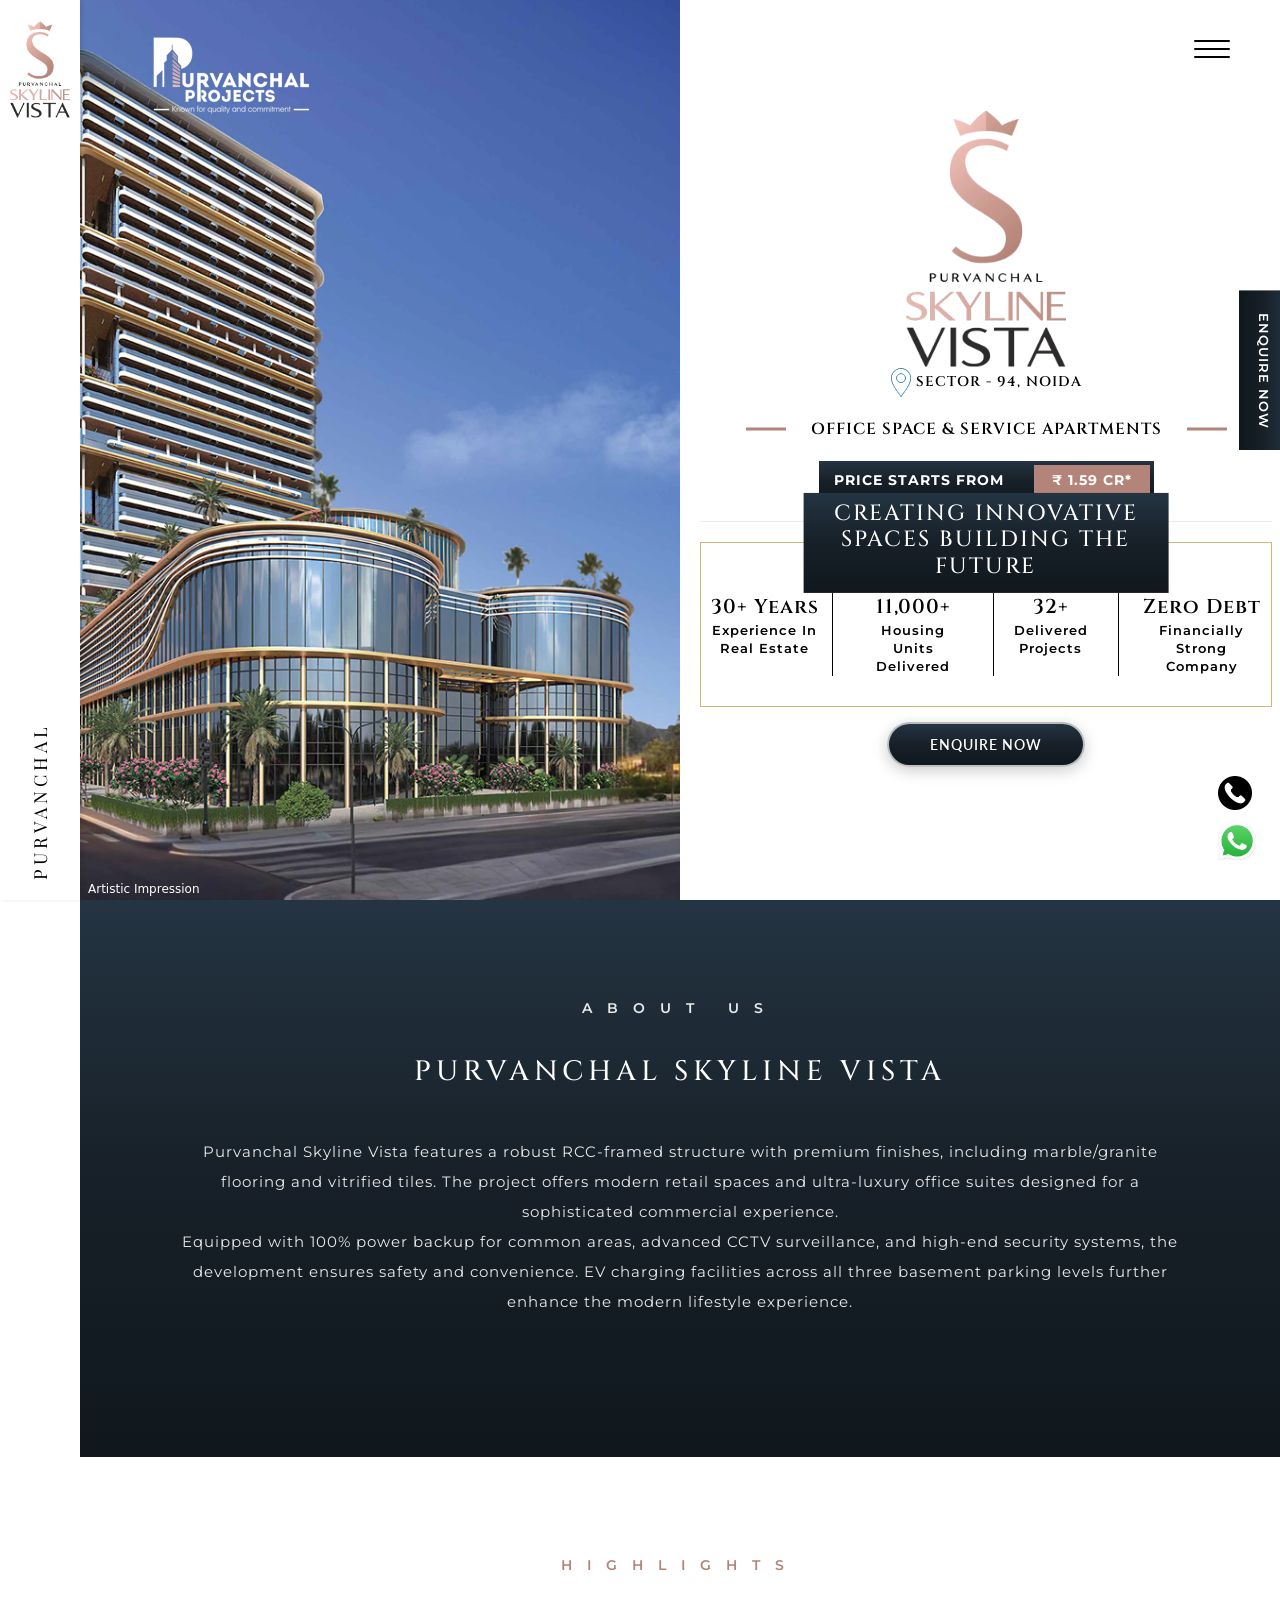
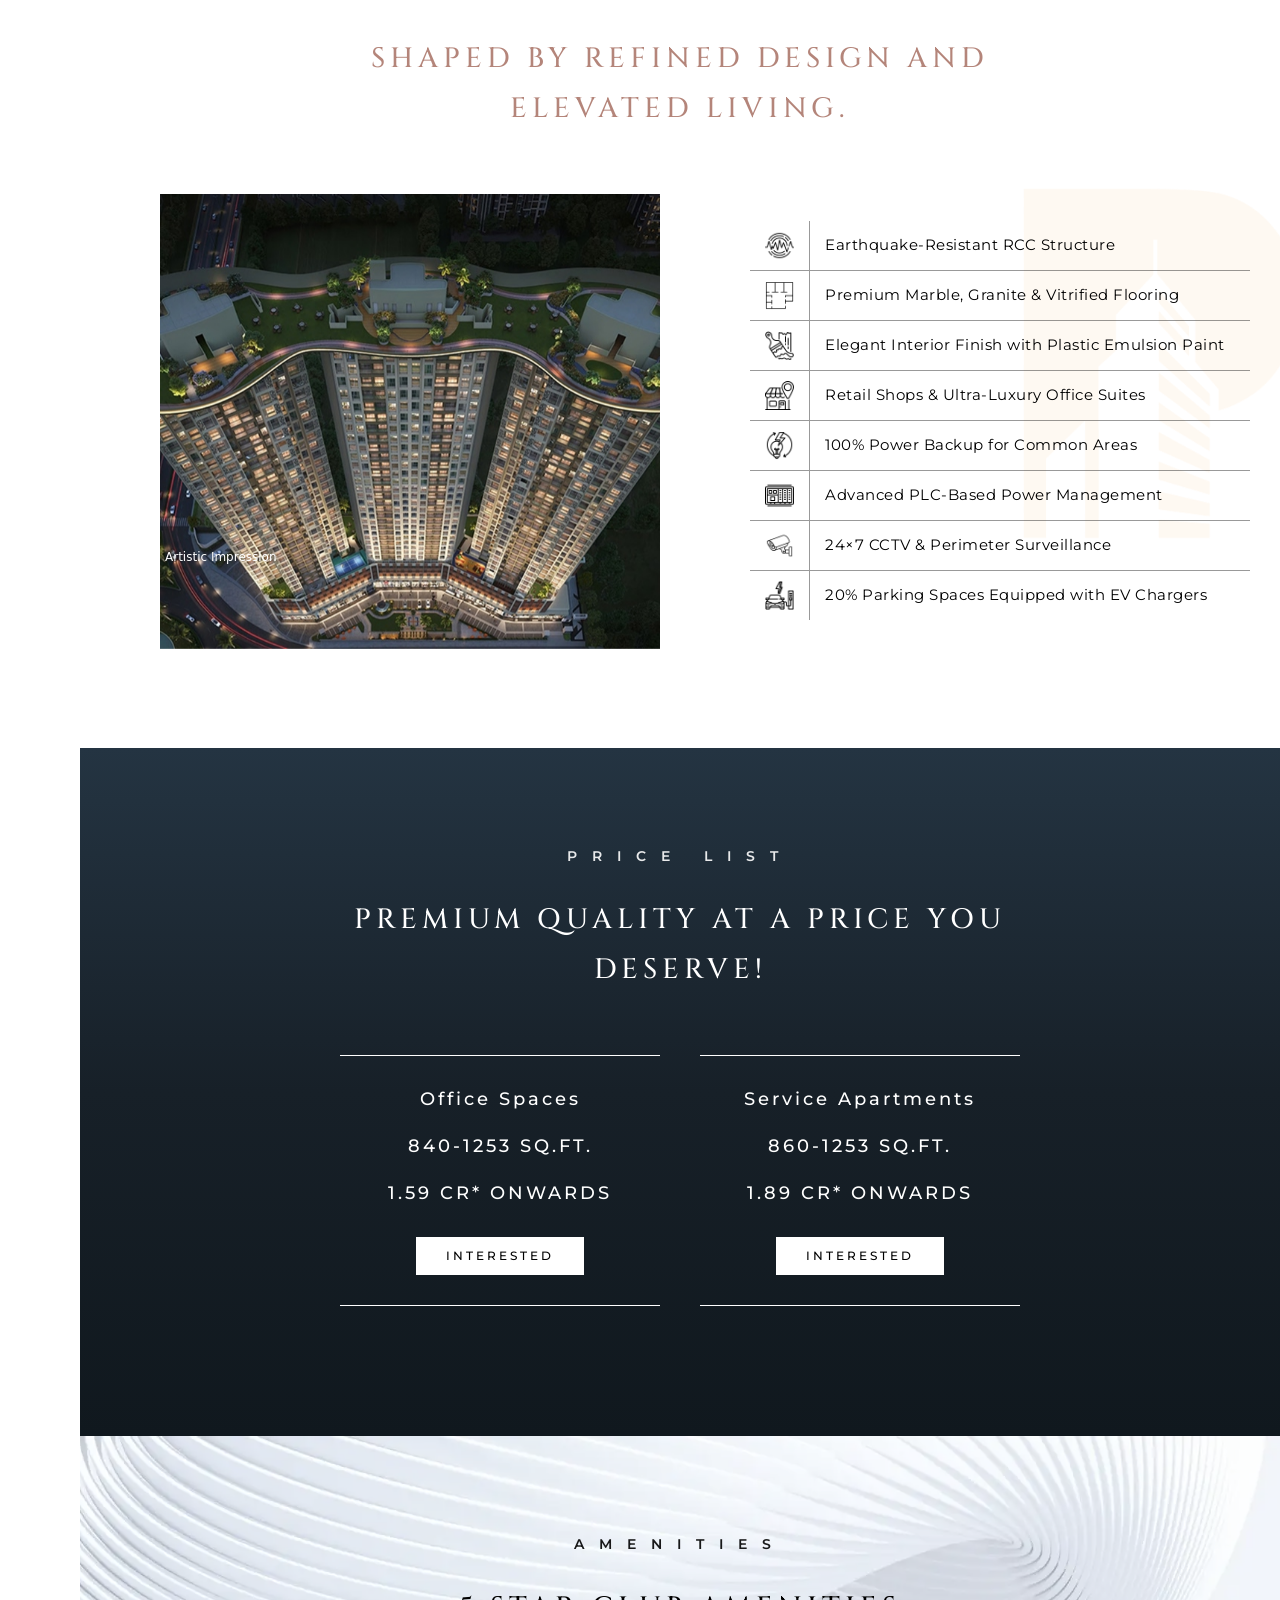
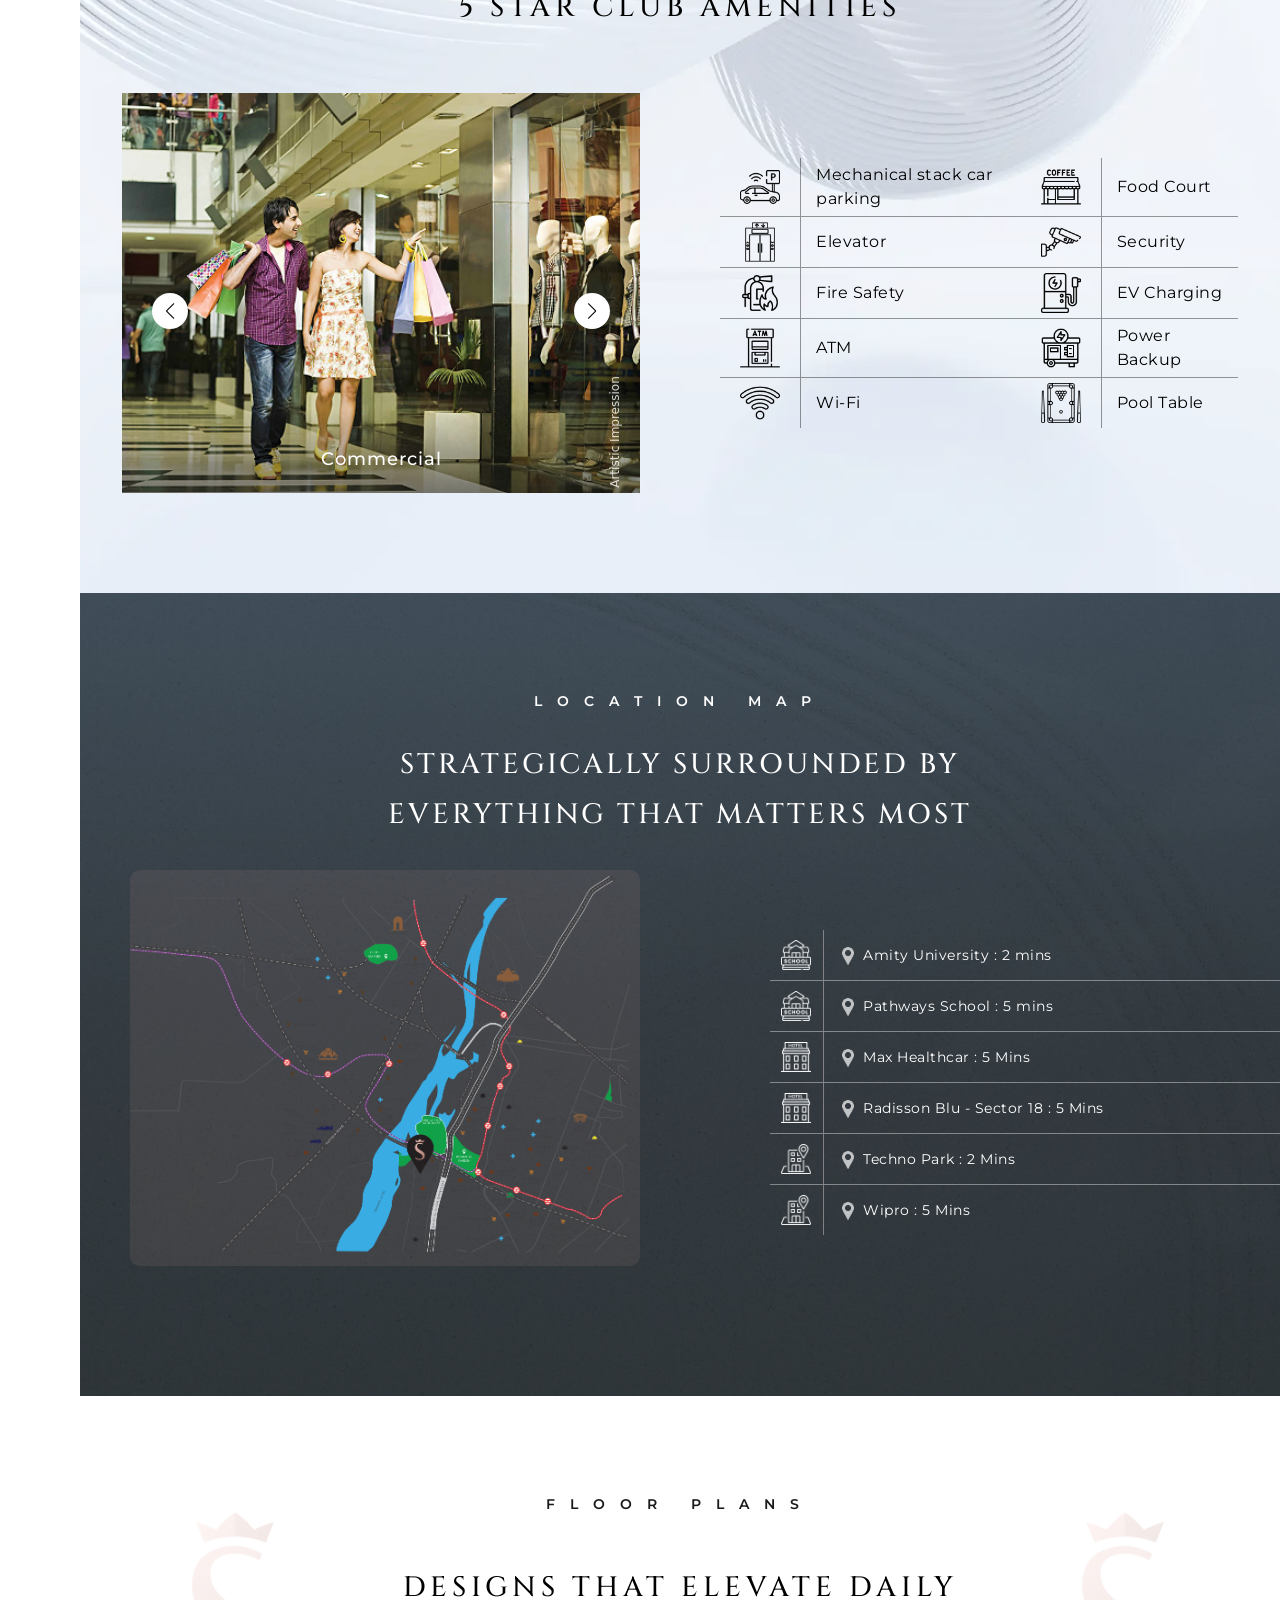
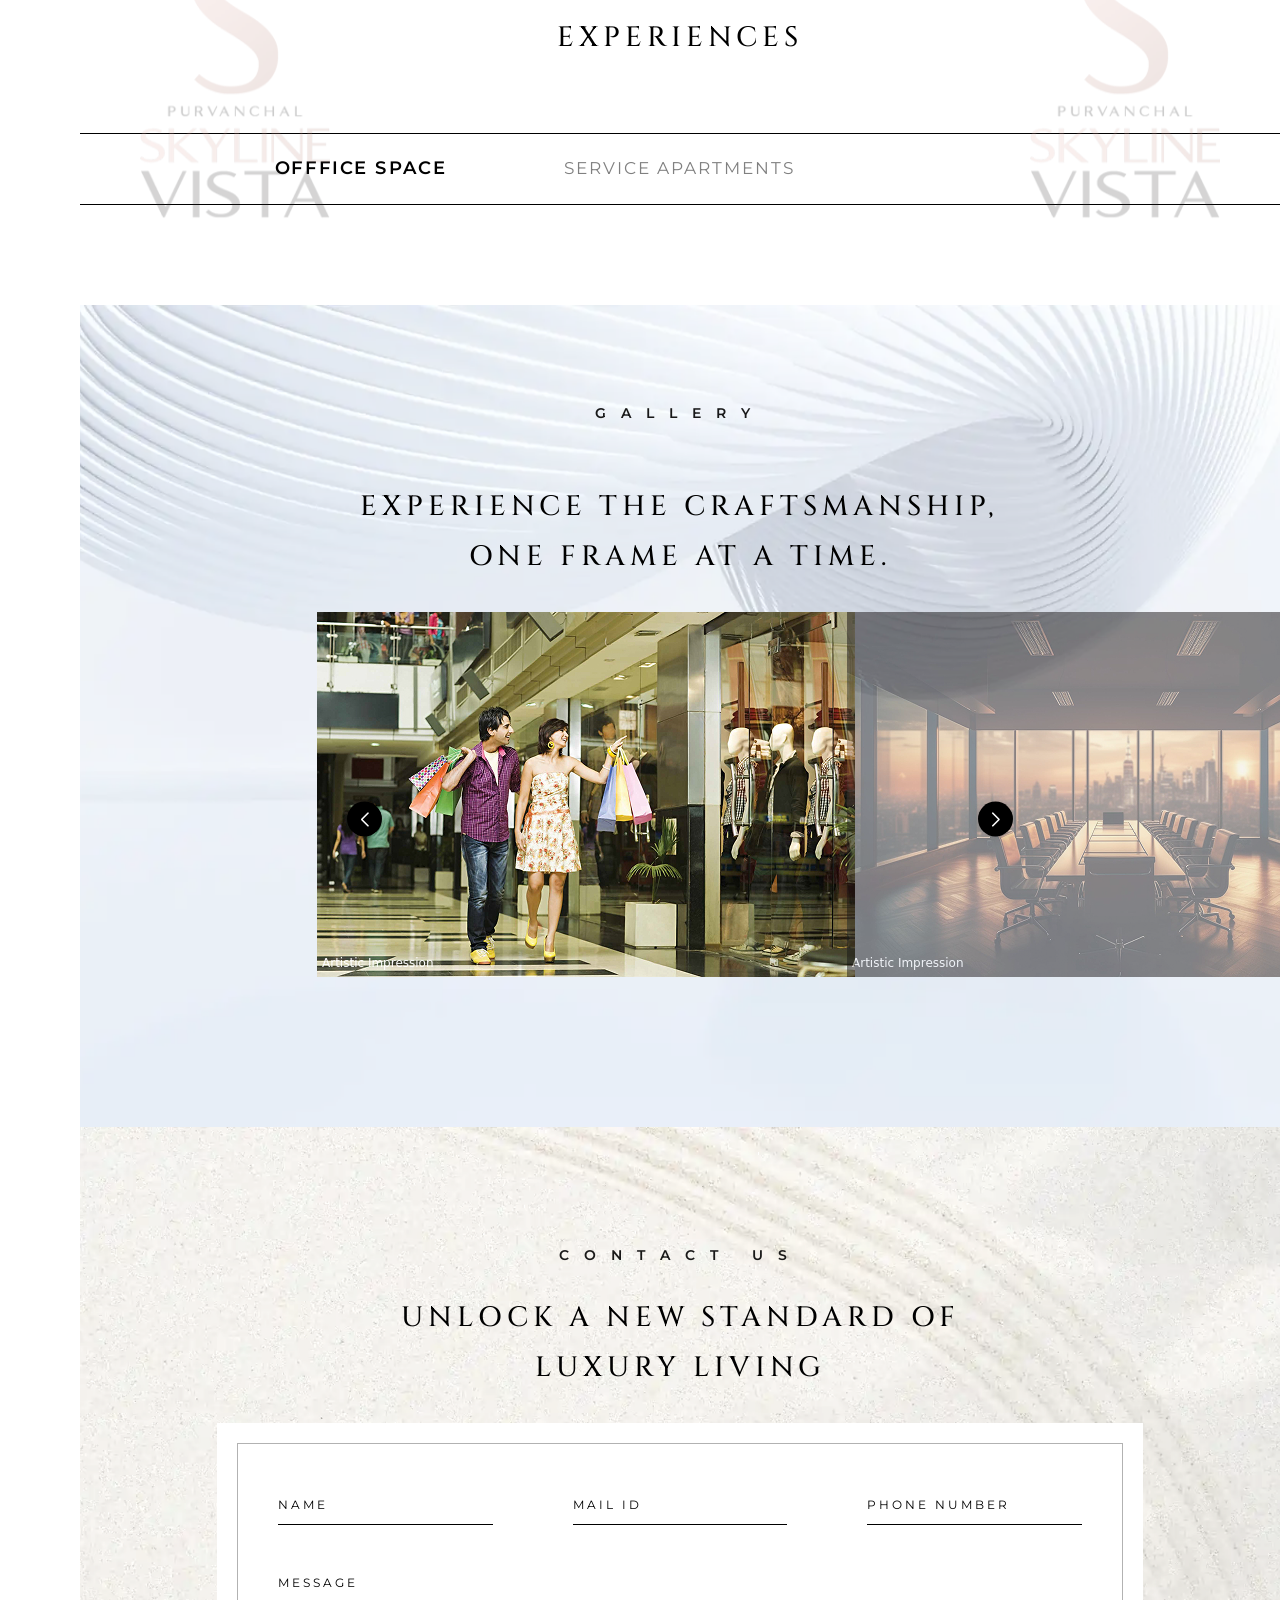
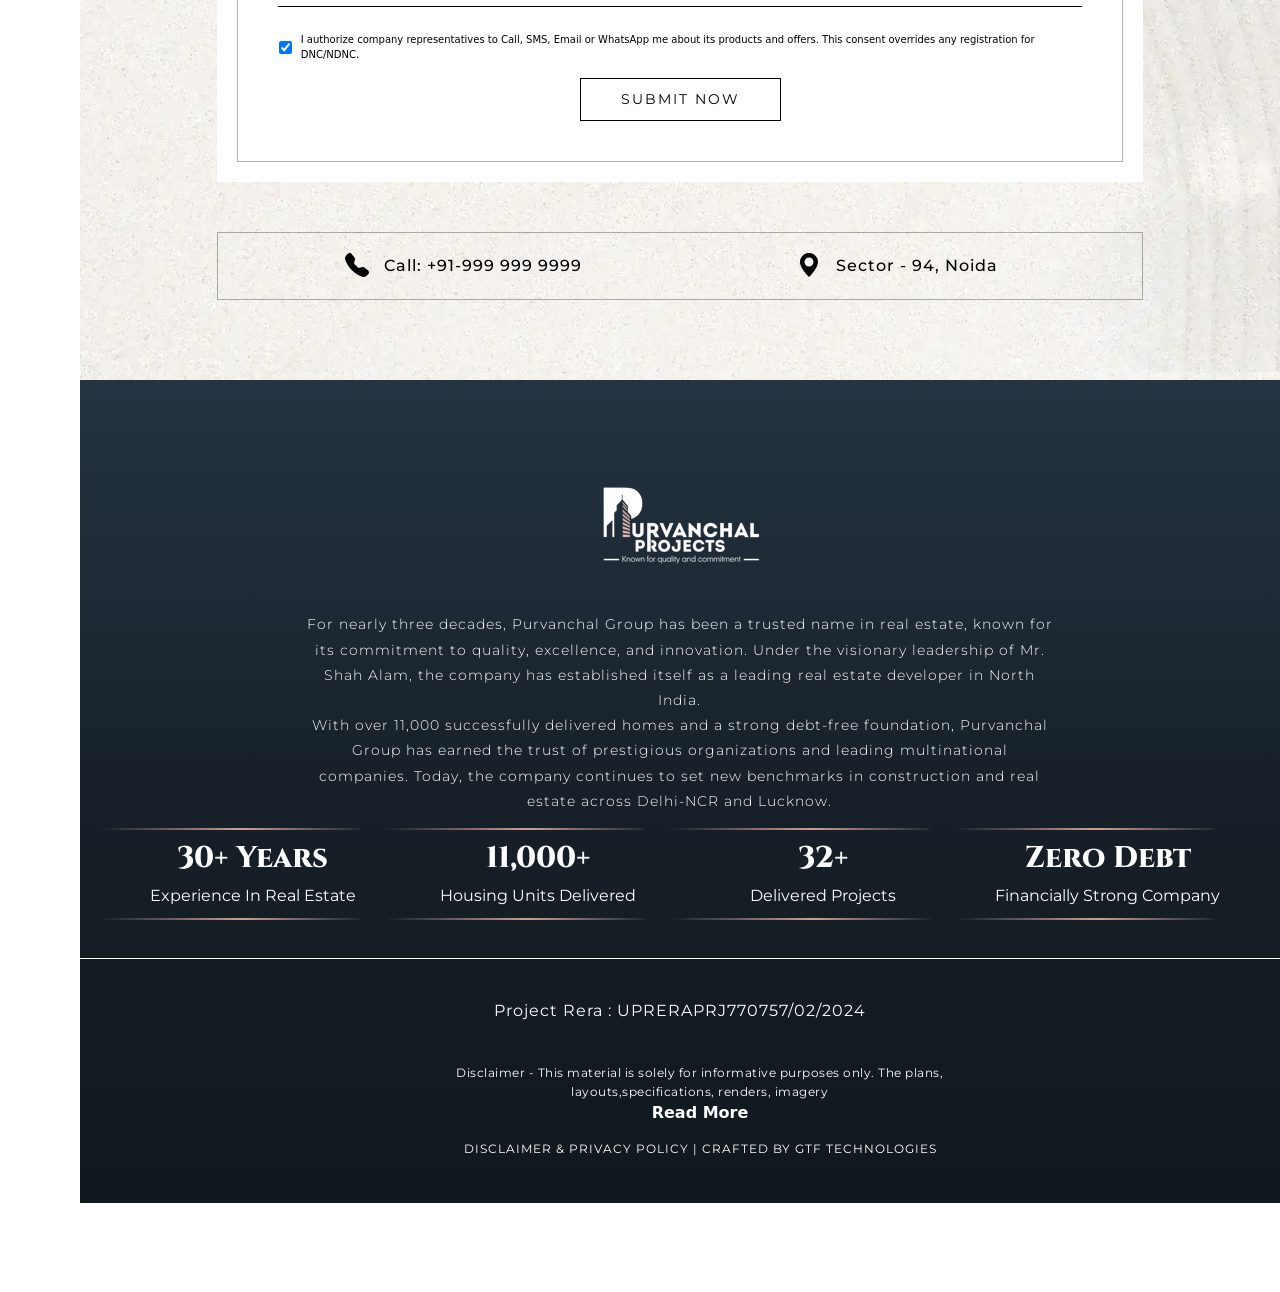
==== index.html @ 79a3a294 "first commit" ====
<!DOCTYPE html>
<html lang="en">

<head>
  <meta charset="UTF-8">
  <meta name="viewport" content="width=device-width, initial-scale=1.0">
  <link rel="icon" type="image/x-icon" href="favicon.png">
  <title> Purvanchal Skyline Vista  | Sector - 94, Noida | Shop & Office Space </title>
  <meta name="description"
    content="Welcome to Purvanchal Skyline Vista  one of Hinjawadi’s most anticipated residential landmarks that blends design brilliance with future-ready living. These zero-wastage homes are crafted for efficiency, comfort, and elegance">
  <meta name="keywords" content="Purvanchal Skyline Vista  , Sector - 94, Noida , Shop & Office Space">

  <link rel="preconnect" href="https://fonts.gstatic.com">
  <link href="https://fonts.googleapis.com/css2?family=Montserrat:ital,wght@0,100..900;1,100..900&display=swap"
    rel="stylesheet">
  <link
    href="https://fonts.googleapis.com/css2?family=Cinzel:wght@400;500;600;700&family=Lato:wght@300;400;700&family=Playfair+Display:wght@300;400;500;600;700&display=swap"
    rel="stylesheet" />

  <link rel="stylesheet" href="https://cdn.jsdelivr.net/npm/bootstrap-icons@1.11.1/font/bootstrap-icons.css">

  <link rel="preload" href="https://cdn.jsdelivr.net/npm/bootstrap@5/dist/css/bootstrap.min.css" as="style"
    onload="this.onload=null;this.rel='stylesheet'">

  <link rel="stylesheet" href="https://cdn.jsdelivr.net/npm/swiper@11/swiper-bundle.min.css" />

  <link rel="stylesheet" href="styles.css">
  <link rel="stylesheet" href="magnific-popup.css">
  <link rel="preload" href="./assets/images/hero/banner1.webp" as="image" type="image/jpeg" fetchpriority="high" />


  <style>
    body {
      margin: 0;
      font-family: Inter, system-ui, -apple-system, sans-serif;
      background: #fff;
    }

    header {
      position: relative;
      z-index: 10;
    }

    .hero-section {
      min-height: 100vh;
      display: flex;
      align-items: center;
    }

    .hero-section .hero-left-image {
      width: 100%;
      height: 100vh;
      display: block;
    }


    .d-block {
      display: none;
    }

    .m-block {
      display: none;
    }

    .price-list-section .price-box {
      padding: 30px 0px;
    }

    .header ._logo .header-logo {
      width: 180px;
      object-fit: contain;
    }
  </style>

</head>

<body>

  <div class="sidebar"> <img src="assets/images/logo/project-logo.png" alt="Logo" class="sidebar-logo">
    <div class="center">
    </div>
    <div class="sidebar-text">Purvanchal </div>
  </div>
  <!-- Sidebar Menu -->
  <div class="sidebar-menu" id="sidebarMenu">
    <button class="sidebar-close-btn " id="sidebarCloseBtn"> <i class="bi bi-x"></i> </button>
    <div class="sidebar-builder-logo">
      <img src="assets/images/logo/builder-logo-black.png" alt="Purvanchal Skyline Vista "
        class="header-logo gvr_logo main_logo dark-logo "
        style="translate: none; rotate: none; scale: none; transform: translate(0px, 0px); opacity: 1;">
    </div>
    <ul class="list-unstyled">
      <li><a href="#hero-section" class="text-dark nav-link">HOME</a></li>
      <li><a href="#overview-section" class="text-dark nav-link">ABOUT US</a></li>
      <li><a href="#highlights-section" class="text-dark nav-link">HIGHLIGHTS</a></li>
      <li><a href="#price-list-section" class="text-dark nav-link">PRICE LIST</a></li>
      <li><a href="#amenities-section" class="text-dark nav-link">AMENITIES</a></li>
      <li><a href="#location-section" class="text-dark nav-link">LOCATION</a></li>
      <li><a href="#floor-plans-section" class="text-dark nav-link">FLOOR PLAN</a></li>
      <li><a href="#gallery-section" class="text-dark nav-link">GALLERY</a></li>
      <li><a href="#contact-us" class="text-dark nav-link">CONTACT US</a></li>
      <li><a href="#footer-section" class="text-dark nav-link">ABOUT DEVELOPER</a></li>
    </ul>
  </div>
  <header class="header">
    <div class="container-fluid px-0">
      <div class="row">
        <div class="col-6 d-flex align-items-start">
          <div class="_logo">
            <img src="assets/images/logo/builder-logo.png" alt="Purvanchal Skyline Vista "
              class="header-logo gvr_logo main_logo light-logo d-none d-md-block" width="180px">
            <img src="assets/images/logo/builder-logo-black.png" alt="Purvanchal Skyline Vista "
              class="header-logo gvr_logo main_logo dark-logo d-md-none">
          </div>
        </div>
        <div class="col-6 d-flex justify-content-end align-items-center">
          <div class="header-buttons">
            <div class="hamburger-menu" id="hamburgerMenu"> <span></span> <span></span> <span></span> </div>
          </div>
          <div class="mobile-menu-toggle d-md-none">
            <div class="hamburger-menu" id="mobileHamburgerMenu"> <span></span> <span></span> <span></span> </div>
          </div>
        </div>
      </div>
    </div>
  </header>
  <div id="smooth-wrapper">
    <div id="smooth-content">
      <div class="main-content">
        <section class="hero-section" id="hero-section">
          <div class="container-fluid px-0">
            <div class="row">
              <div class="col-md-6 hero-left-col">
                <img src="assets/images/hero/banner1.jpg" alt="Hero Left Image" fetchpriority="high" width="914px"
                  height="945px" class="img-fluid hero-left-image d-none d-md-block">
                <img src="assets/images/hero/banner1-sm.jpg" alt="Hero Left Image" fetchpriority="high" width="399px"
                  height="416px" class=" img-fluid hero-left-image d-md-none">

                <!-- <picture>
                    <source media="(max-width:768px)" srcset="assets/images/hero/banner-sm.webp" width="399px" height="416px">
                    <img src="assets/images/hero/banner1.webp" width="914px" height="945px" alt="">
                  </picture> -->
                <p class="hero-left-col-text">Artistic Impression</p>
              </div>
              <div class="col-md-6 hero-right-col">
                <div class="hero-content"> <img src="assets/images/logo/project-logo.png" alt="Purvanchal Skyline Vista "
                    loading="lazy" class="hero-title-image">
                  <div class="hero-address"> <img src="assets/images/icons/Location1.png" alt="Location" loading="lazy"
                      class="location"> Sector - 94, Noida </div>
                  <h1 class="tagline text-uppercase"> <span>Office Space & Service Apartments</span></h1>
                  <div class="hero-description">
                    <div class="patch">
                      <p>price starts from</p>
                      <p class="save">₹ 1.59 Cr*</p>
                    </div>
                    <br> <span class="border-middle-span"></span>
                    <div class="hero-keyhighlights-box">
                      <div class="hero-keyhighlights-box-2">
                        <h4 class="heading-top-1">CREATING INNOVATIVE SPACES BUILDING THE FUTURE </h4>
                        <!-- <h4 class="heading-top-2">Remaining After 24 Months</h4> -->
                      </div>
                      <ul class="keyhighlight-ul">
                        <li class="first-li"><span>30+ Years</span> Experience In Real Estate</li>
                        <li class="second-li"><span>11,000+</span> Housing Units Delivered </li>
                        <li class="third-li"> <span>32+</span> Delivered Projects </li>
                        <li class="third-li"><span> Zero Debt</span> Financially Strong Company </li>
                      </ul>


                    </div>

                    <button class="hero-btn" data-bs-toggle="modal" data-bs-target="#enquiryModal">ENQUIRE NOW</button>

                  </div>
                </div>

              </div>
            </div>
          </div>
        </section>
        <!-- <div class="mt-2" data-bs-toggle="modal" data-bs-target="#enquiryModal">
          <img src="assets/images/strip/dsk11.webp" alt="" class="d-none d-md-block w-100">
          <img src="assets/images/strip/mob11.webp" alt="" class="d-block d-md-none w-100">
        </div> -->
        <section class="overview-section" id="overview-section"> <img src="assets/images/overview/bg.webp"
            alt="Overview Background" class="overview-bg" loading="lazy">
          <div class="overview-overlay"></div>
          <div class="container">
            <div class="overview-content">
              <h5 class="overview-subtitle">About Us</h5>
              <h2 class="overview-title">Purvanchal Skyline Vista </h2>
              <p class="overview-description"> Purvanchal Skyline Vista features a robust RCC-framed structure with premium finishes, including marble/granite flooring and vitrified tiles. The project offers modern retail spaces and ultra-luxury office suites designed for a sophisticated commercial experience.<br>
              Equipped with 100% power backup for common areas, advanced CCTV surveillance, and high-end security systems, the development ensures safety and convenience. EV charging facilities across all three basement parking levels further enhance the modern lifestyle experience.
              </p>
              <!-- <div class="overview-counters">
                <div class="counter-item">
                  <div class="counter" data-target="2">0</div>
                  <div class="counter-label">Acres Land Area</div>
                </div>
                <div class="counter-item">
                  <div class="counter" data-target="3">0</div>
                  <div class="counter-label">Tower</div>
                </div>
                <div class="counter-item">
                  <div class="counter " data-target="30">0</div>
                  <div class="counter-label">Storeys</div>
                </div>
              </div> -->
            </div>
          </div>
        </section>
        <!-- Highlights Section -->
        <section class="highlights-section" id="highlights-section">
          <img src="assets/images/logo_icon.png" alt="Flower" class="highlights-flower" loading="lazy">

          <div class="container">
            <h5 class="highlights-subtitle">Highlights</h5>
            <h2 class="highlights-title"> shaped by refined design and elevated living.


            </h2>
            <div class="highlights_content">
              <div class="row align-items-center mx_-80 mx_lg_-40">
                <div class="col-lg-6  px_lg_40">

                  <img src="assets/images/highlight.jpg" alt="Highlights" loading="lazy" class="highlights-image">
                  <p class="highlights-image-text">Artistic Impression</p>

                </div>
                <div class="col-lg-6 px_80 px_lg_40">
                  <table class="highlights-table">


                    <tr>
                      <td class="icon-cell"> <img src="assets/images/highlights/icons/amplitude.png" alt="bed icon"
                          class="img-fluid" loading="lazy" /> </td>
                      <td class="text-cell">Earthquake-Resistant RCC Structure</td>
                    </tr>
                    <tr>
                      <td class="icon-cell"> <img src="assets/images/highlights/icons/layout.png" alt="grass icon"
                          class="img-fluid" loading="lazy" /> </td>
                      <td class="text-cell">Premium Marble, Granite & Vitrified Flooring</td>
                    </tr>
                    <tr>
                      <td class="icon-cell"> <img src="assets/images/highlights/icons/paint-brush.png" alt="road icon"
                          class="img-fluid" loading="lazy" /> </td>
                      <td class="text-cell">Elegant Interior Finish with Plastic Emulsion Paint</td>
                    </tr>
                    <tr>
                      <td class="icon-cell"> <img src="assets/images/highlights/icons/store.png" alt="bulding icon"
                          class="img-fluid" loading="lazy" /> </td>
                      <td class="text-cell">Retail Shops & Ultra-Luxury Office Suites</td>
                    </tr>
                    <tr>
                      <td class="icon-cell"> <img src="assets/images/highlights/icons/backup.png" alt="bulding icon"
                          class="img-fluid" loading="lazy" /> </td>
                      <td class="text-cell">100% Power Backup for Common Areas</td>
                    </tr>

                    <tr>
                      <td class="icon-cell"> <img src="assets/images/highlights/icons/network.png" alt="living-room icon"
                          class="img-fluid" loading="lazy" /> </td>
                      <td class="text-cell">Advanced PLC-Based Power Management</td>
                    </tr>
                     <tr>
                      <td class="icon-cell"> <img src="assets/images/highlights/icons/cctv-camera.png" alt="living-room icon"
                          class="img-fluid" loading="lazy" /> </td>
                      <td class="text-cell">24×7 CCTV & Perimeter Surveillance</td>
                    </tr>
                     <tr>
                      <td class="icon-cell"> <img src="assets/images/highlights/icons/charging-station.png" alt="living-room icon"
                          class="img-fluid" loading="lazy" /> </td>
                      <td class="text-cell">20% Parking Spaces Equipped with EV Chargers</td>
                    </tr>
                  </table>
                </div>
              </div>
            </div>
          </div>
        </section>

        <section class="price-list-section" id="price-list-section"> <img src="assets/images/price_list/bg.webp"
            alt="Price List Background" class="price-list-bg" loading="lazy">
          <div class="price-list-overlay"></div>

          <div class="container">
            <h5 class="price-list-subtitle">Price List</h5>
            <h2 class="price-list-title">Premium Quality at a Price You Deserve!
            </h2>
            <div class="price_content">
              <div class="row justify-content-center mx_lg_-40">

                <div class="col-xl-4 col-lg-6 px_lg_40">
                  <div class="price-box">
                    <div class="price-type">Office Spaces</div>
                    <div class="price-area">840-1253 Sq.ft.</div>
                    <div class="price-amount">1.59 Cr* Onwards</div>
                    <button class="price-btn" data-bs-toggle="modal" data-bs-target="#enquiryModal">Interested</button>
                  </div>
                </div>

                <div class="col-xl-4 col-lg-6 px_lg_40">
                  <div class="price-box border_top_sm_0">
                    <div class="price-type">Service Apartments</div>
                    <div class="price-area">860-1253 Sq.ft.</div>
                    <div class="price-amount">1.89 Cr* Onwards</div>
                    <button class="price-btn" data-bs-toggle="modal" data-bs-target="#enquiryModal">Interested</button>
                  </div>
                </div>
                <!-- <div class="col-xl-4 col-lg-6 px_lg_40">
                  <div class="price-box border_top_sm_0">
                    <div class="price-type">4 BHK</div>
                    <div class="price-area">1475 SQ. FT.</div>
                    <div class="price-amount">₹ On Request</div>
                    <button class="price-btn" data-bs-toggle="modal" data-bs-target="#enquiryModal">Interested</button>
                  </div>
                </div> -->



              </div>
            </div>
          </div>
        </section>

        <section class="amenities-section" id="amenities-section">
          <img src="assets/images/amenities/bg.webp" alt="Amenities Background" class="amenities-bg" loading="lazy">
          <div class="container">
            <h5 class="amenities-subtitle">Amenities</h5>
            <h2 class="amenities-title">5 STAR CLUB AMENITIES
            </h2>
            <div class="amenities_content">
              <div class="row align-items-center mx_-40">
                <div class="col-lg-6 px_40">
                  <div class="amenities-slider">

                    <div class="swiper amenitiesSwiper">
                      <div class="swiper-wrapper">
                        <div class="swiper-slide" data-amenity="toddlers"
                          style="background-image: url('assets/images/amenities/slides/image-1-sm.jpg');">
                          <div class="slide-content">
                            <h3 class="slide-title">Commercial</h3>

                          </div> <span class="Artistic-Impression-span">Artistic Impression</span>
                        </div>
                        <div class="swiper-slide" data-amenity="yoga"
                          style="background-image: url('assets/images/amenities/slides/image-2-sm.jpg');">
                          <div class="slide-content">
                            <h3 class="slide-title">Office spaces</h3>

                          </div> <span class="Artistic-Impression-span">Artistic Impression</span>
                        </div>
                        <div class="swiper-slide" data-amenity="toddlers"
                          style="background-image: url('assets/images/amenities/slides/image-3-sm.jpg');">
                          <div class="slide-content">
                            <h3 class="slide-title">Restaurants</h3>

                          </div> <span class="Artistic-Impression-span">Artistic Impression</span>
                        </div>
                        <div class="swiper-slide" data-amenity="swimming"
                          style="background-image: url('assets/images/amenities/slides/image-4-sm.jpg');">
                          <div class="slide-content">
                            <h3 class="slide-title">World Class Multiplex</h3>

                          </div> <span class="Artistic-Impression-span">Artistic Impression</span>
                        </div>
                        <div class="swiper-slide" data-amenity="swimming"
                          style="background-image: url('assets/images/amenities/slides/image-5-sm.jpg');">
                          <div class="slide-content">
                            <h3 class="slide-title">Bowling</h3>

                          </div> <span class="Artistic-Impression-span">Artistic Impression</span>
                        </div>
                        <div class="swiper-slide" data-amenity="yoga"
                          style="background-image: url('assets/images/amenities/slides/image-6-sm.jpg');">
                          <div class="slide-content">
                            <h3 class="slide-title">Spa</h3>

                          </div> <span class="Artistic-Impression-span">Artistic Impression</span>
                        </div>

                      </div>

                      <div class="swiper-button-prev amenities-prev"></div>
                      <div class="swiper-button-next amenities-next"></div>

                    </div>
                  </div>
                </div>
                <div class="col-lg-6 px_40">
                  <div class="amenities-table table-responsive">
                    <table class="table-res d-none d-md-block">
                      <tr class="amenity-row" data-amenity="yoga">
                        <td class="icon-cell">
                          <img src="assets/images/amenities/icons/parking.png" alt="Swimming Pool" loading="lazy">
                        </td>
                        <td class="text-cell">Mechanical stack car parking</td>
                        <td class="icon-cell"> <img src="assets/images/amenities/icons/coffee-shop.png"
                            alt="multipurpose court" loading="lazy"> </td>
                        <td class="text-cell">Food Court</td>
                      </tr>
                      <tr class="amenity-row" data-amenity="games">
                        <td class="icon-cell"> <img src="assets/images/amenities/icons/elevator.png" alt="Indoor games"
                            loading="lazy">
                        </td>
                        <td class="text-cell">Elevator</td>
                        <td class="icon-cell"> <img src="assets/images/amenities/icons/security-camera.webp"
                            alt="Senior Citizen Garden" loading="lazy"> </td>
                        <td class="text-cell">Security </td>
                      </tr>
                      <tr class="amenity-row" data-amenity="garden">
                        <td class="icon-cell"> <img src="assets/images/amenities/icons/extinguisher.png" alt="Yoga"
                            loading="lazy"> </td>
                        <td class="text-cell">Fire Safety</td>
                        <td class="icon-cell"> <img src="assets/images/amenities/icons/charging-station.png"
                            alt="Basketball Court" loading="lazy"> </td>
                        <td class="text-cell"> EV Charging</td>
                      </tr>
                      <tr class="amenity-row" data-amenity="swimming">
                        <td class="icon-cell"> <img src="assets/images/amenities/icons/atm.png" alt="Deck Seating"
                            loading="lazy">
                        </td>
                        <td class="text-cell">ATM</td>
                        <td class="icon-cell"> <img src="assets/images/amenities/icons/generator.png" alt="Banquet Hall"
                            loading="lazy">
                        </td>
                        <td class="text-cell">Power Backup</td>
                      </tr>
                      <tr class="amenity-row" data-amenity="swimming">
                        <td class="icon-cell"> <img src="assets/images/amenities/icons/wifi.png" alt="Deck Seating"
                            loading="lazy">
                        </td>
                        <td class="text-cell">Wi-Fi</td>
                        <td class="icon-cell"> <img src="assets/images/amenities/icons/pool-table.png"
                            alt="Banquet Hall" loading="lazy">
                        </td>
                        <td class="text-cell">Pool Table</td>
                      </tr>
                    </table>

                    <table class="table-res d-md-none">
                      <tr class="amenity-row" data-amenity="games">
                        <td class="icon-cell">
                          <img src="assets/images/amenities/icons/swimming-pool.png" alt="Swimming Pool" loading="lazy">
                        </td>
                        <td class="text-cell">Swimming Pool</td>
                      </tr>
                      <tr>
                        <td class="icon-cell"> <img src="assets/images/amenities/icons/playground.png"
                            alt="multipurpose court" loading="lazy"> </td>
                        <td class="text-cell">Kid's Play Area</td>
                      </tr>
                      <tr class="amenity-row" data-amenity="toddlers">
                        <td class="icon-cell"> <img src="assets/images/amenities/icons/restaurant.png" loading="lazy"
                            alt="Indoor games">
                        </td>
                        <td class="text-cell">Rooftop Launge</td>
                      </tr>
                      <tr>
                        <td class="icon-cell"> <img src="assets/images/amenities/icons/hall.png"
                            alt="Senior Citizen Garden" loading="lazy"> </td>
                        <td class="text-cell">Multipurpose Hall </td>
                      </tr>
                      <tr class="amenity-row" data-amenity="yoga">
                        <td class="icon-cell"> <img src="assets/images/amenities/icons/yoga.png" alt="Yoga"
                            loading="lazy"> </td>
                        <td class="text-cell">Yoga</td>
                      </tr>
                      <tr>
                        <td class="icon-cell"> <img src="assets/images/amenities/icons/pickleball.png"
                            alt="Basketball Court" loading="lazy"> </td>
                        <td class="text-cell"> Pickleball Court</td>
                      </tr>
                      <tr class="amenity-row" data-amenity="garden">
                        <td class="icon-cell"> <img src="assets/images/amenities/icons/weight.png" alt="Deck Seating"
                            loading="lazy">
                        </td>
                        <td class="text-cell">Gym</td>
                      </tr>
                      <tr>
                        <td class="icon-cell"> <img src="assets/images/amenities/icons/spa.png" alt="Banquet Hall"
                            loading="lazy">
                        </td>
                        <td class="text-cell">Spa</td>
                      </tr>


                    </table>
                  </div>
                </div>
              </div>
            </div>
          </div>
        </section>

        <section class="location-section" id="location-section"> <img src="assets/images/location_advantages/bg.webp"
            alt="Location Background" class="location-bg" loading="lazy">

          <div class="container">
            <h5 class="location-subtitle">Location Map</h5>
            <h2 class="location-title">
              Strategically Surrounded by Everything That Matters Most
            </h2>

            <div class="location_content">
              <div class="row align-items-center mx_-40">
                <div class="col-lg-6 px_40">
                  <div class="location-map">
                    <!-- <a href="assets/images/location_map.webp" data-fancybox="location-map"> <img
                        src="assets/images/location_map.webp" alt="Location Map" class="map-image" loading="lazy">
                    </a> -->
                    <a href="assets/images/location_map.webp" class="with-caption image-link" title=" Location Map">
                      <img src="assets/images/location_map.webp" alt="" class="map-image">
                    </a>
                  </div>
                </div>
                <div class="col-lg-6 px_40">
                  <div class="location-table">
                    <table>
                      <tr>
                        <td class="icon-cell"> <img src="assets/images/location_advantages/icons/school.png" alt="Road"
                            loading="lazy">
                        </td>
                        <td class="text-cell">
                          <div class="list"> <img src="assets/images/icons/location-dark.png" alt="location"
                              class="location-icon" loading="lazy" /> <span>Amity University : 2 mins</span>
                          </div>
                        </td>
                      </tr>

                      <tr>
                        <td class="icon-cell"> <img src="assets/images/location_advantages/icons/school.png" alt="Road"
                            loading="lazy">
                        </td>
                        <td class="text-cell">
                          <div class="list"> <img src="assets/images/icons/location-dark.png" alt="location"
                              class="location-icon" loading="lazy" /> <span>Pathways School : 5 mins</span>
                          </div>
                        </td>
                      </tr>

                      <tr>
                        <td class="icon-cell"> <img src="assets/images/location_advantages/icons/hotel.png"
                            alt="grass" loading="lazy" /> </td>
                        <td class="text-cell">
                          <div class="list"> <img src="assets/images/icons/location-dark.png" alt="location"
                              class="location-icon" loading="lazy" /> <span> Max Healthcar : 5 Mins</span> </div>
                        </td>
                      </tr>
                      <tr>
                        <td class="icon-cell"> <img src="assets/images/location_advantages/icons/hotel.png"
                            alt="Connectivity" loading="lazy"> </td>
                        <td class="text-cell">
                          <div class="list"> <img src="assets/images/icons/location-dark.png" alt="location"
                              class="location-icon" loading="lazy" /> <span> Radisson Blu - Sector 18 : 5 Mins</span>
                          </div>
                        </td>
                      </tr>

                      <tr>
                        <td class="icon-cell"> <img src="assets/images/location_advantages/icons/location.png"
                            alt="Expressway" loading="lazy"> </td>
                        <td class="text-cell">
                          <div class="list"> <img src="assets/images/icons/location-dark.png" alt="location"
                              class="location-icon" loading="lazy" /> <span>Techno Park : 2 Mins</span> </div>
                        </td>
                      </tr>

                       <tr>
                        <td class="icon-cell"> <img src="assets/images/location_advantages/icons/location.png"
                            alt="Expressway" loading="lazy"> </td>
                        <td class="text-cell">
                          <div class="list"> <img src="assets/images/icons/location-dark.png" alt="location"
                              class="location-icon" loading="lazy" /> <span>Wipro : 5 Mins</span> </div>
                        </td>
                      </tr>

                    </table>
                  </div>
                </div>
              </div>
            </div>
          </div>
        </section>

        <section class="floor-plans-section" id="floor-plans-section">

          <img src="assets/images/logo/project-logo.png" alt="Floor Plans Flower" class="floor-plans-flower" loading="lazy">
          <img src="assets/images/logo/project-logo.png" alt="Floor Plans Flower" class="floor-plans-flower right_logo"
            loading="lazy">
          <div class="container">
            <h5 class="floor-plans-subtitle">Floor plans</h5>
            <h2 class="floor-plans-title"> Designs That Elevate Daily Experiences

            </h2>
            <div class="floor-plans-content">
              <div class="plan-image-container">
                <!-- <div data-plan="master" class="plan-image active">
                  <a href="assets/images/plans/masterplan 1.jpg" class="with-caption image-link" title="Masterplan">
                    <img src="assets/images/plans/masterplan.png" alt="Master Plan" class="img-fluid  d-md-block"
                      loading="lazy">
                  </a>
                  <button class="hero-btn" data-bs-toggle="modal" data-bs-target="#enquiryModal">View Plan Details
                  </button>

              </div> -->
              <div data-plan="2bhk" class="plan-image">
                <div class="row">
                    <div class="col-md-3">
                         <a href="assets/images/plans/f1.webp" class="with-caption image-link" title="Floor Pla">
                          <img src="assets/images/plans/f1.webp" alt="Shop" class="img-fluid  d-md-block" loading="lazy">
                        </a>
                    </div>
                    <div class="col-md-3">
                         <a href="assets/images/plans/f2.webp" class="with-caption image-link" title="Floor Pla">
                          <img src="assets/images/plans/f2.webp" alt="Shop" class="img-fluid  d-md-block" loading="lazy">
                        </a>
                    </div>
                    <div class="col-md-3">
                         <a href="assets/images/plans/f3.webp" class="with-caption image-link" title="Floor Pla">
                          <img src="assets/images/plans/f3.webp" alt="Shop" class="img-fluid  d-md-block" loading="lazy">
                        </a>
                    </div>
                    <div class="col-md-3">
                         <a href="assets/images/plans/f4.webp" class="with-caption image-link" title="Floor Pla">
                          <img src="assets/images/plans/f4.webp" alt="Shop" class="img-fluid  d-md-block" loading="lazy">
                        </a>
                    </div>
                  
                </div>
               
                <!-- <button class="hero-btn" data-bs-toggle="modal" data-bs-target="#enquiryModal">View Plan Details
                  </button> -->

              </div>
              <div data-plan="3bhk" class="plan-image">
                <div class="row">
                    <div class="col-md-4">
                      <a href="assets/images/plans/o1.webp" class="with-caption image-link" title="Floor Plan">
                        <img src="assets/images/plans/o1.webp" alt="Office Space " class="img-fluid  d-md-block" loading="lazy">
                      </a>
                    </div>
                    <div class="col-md-4">
                      <a href="assets/images/plans/o2.webp" class="with-caption image-link" title="Floor Plan">
                        <img src="assets/images/plans/o2.webp" alt="Office Space " class="img-fluid  d-md-block" loading="lazy">
                      </a>
                    </div>
                    <div class="col-md-4">
                      <a href="assets/images/plans/o3.webp" class="with-caption image-link" title="Floor Plan">
                        <img src="assets/images/plans/o3.webp" alt="Office Space " class="img-fluid  d-md-block" loading="lazy">
                      </a>
                    </div>
                </div>
                <!-- <button class="hero-btn" data-bs-toggle="modal" data-bs-target="#enquiryModal">View Plan Details
                  </button> -->
              </div>

              <!-- <div data-plan="4bhk" class="plan-image">

                  <img src="assets/images/plans/4bhk-sm.webp" alt="2 BHK " class="img-fluid  d-md-block"
                    style="filter: blur(5px);" loading="lazy">

                  <button class="hero-btn" data-bs-toggle="modal" data-bs-target="#enquiryModal">View Plan Details
                  </button>

                </div> -->
            </div>
          </div>
      </div>

      <div class="swiper_control">
        <div class="container">
          <div class="swiper-container">
            <div class="swiper planSwiper">
              <div class="swiper-wrapper">
                <!-- <div class="swiper-slide " data-plan="master" role="button" aria-label="Select Master Plan">
                  <div class="plan-slide">Master Plan</div>
                </div> -->
                <div class="swiper-slide" data-plan="2bhk" role="button" aria-label="Select 2 BHK ">
                  <div class="plan-slide">Service Apartments </div>
                </div>
                <div class="swiper-slide" data-plan="3bhk" role="button" aria-label="Select 3 BHK ">
                  <div class="plan-slide">Offfice Space </div>
                </div>
                <!-- <div class="swiper-slide" data-plan="4bhk" role="button" aria-label="Select 4 BHK ">
                      <div class="plan-slide">4 BHK </div>
                    </div> -->

              </div>
              <div class="swiper-button-prev plan-nav-prev"></div>

              <div class="swiper-button-next plan-nav-next"></div>
            </div>
          </div>
        </div>
      </div>


      </section>

      <section class="gallery-section" id="gallery-section">
        <img src="assets/images/bg.webp" alt="Gallery Background" class="gallery-bg" loading="lazy">
        <div class="container">
          <h5 class="gallery-subtitle">Gallery</h5>
          <h2 class="gallery-title">Experience the Craftsmanship, One Frame at a Time.
          </h2>
          <div class="gallery-slider-container">
            <div class="swiper gallerySwiper">
              <div class="swiper-wrapper">
                <div class="swiper-slide">
                  <div class="gallery-slide">
                    <a href="assets/images/gallery/image-1.jpg" class="with-caption image-link" title=" Gallery Image">
                      <img src="assets/images/gallery/image-1-sm.jpg" alt="">
                      <p class="gallery-text m-0">Artistic Impression</p>
                    </a>
                  </div>
                </div>
                <div class="swiper-slide">
                  <div class="gallery-slide">
                    <!-- <a data-fancybox="gallery" href="assets/images/gallery/g1.webp">
                        <img src="assets/images/gallery/g1-sm.webp" alt="gallery image" loading="lazy"
                          class="img-fluid gallery_img_sm " />
                        <p class="gallery-text m-0">Artistic Impression</p>
                      </a> -->

                    <a href="assets/images/gallery/image-2.jpg" class="with-caption image-link" title=" Gallery Image">
                      <img src="assets/images/gallery/image-2-sm.jpg" alt="">
                      <p class="gallery-text m-0">Artistic Impression</p>
                    </a>
                  </div>
                </div>


                <div class="swiper-slide">
                  <div class="gallery-slide">
                    <a href="assets/images/gallery/image-3.jpg" class="with-caption image-link" title=" Gallery Image">
                      <img src="assets/images/gallery/image-3-sm.jpg" alt="">
                      <p class="gallery-text m-0">Artistic Impression</p>
                    </a>
                  </div>
                </div>
                <div class="swiper-slide">
                  <div class="gallery-slide">
                    <a href="assets/images/gallery/image-4.jpg" class="with-caption image-link" title=" Gallery Image">
                      <img src="assets/images/gallery/image-4-sm.jpg" alt="">
                      <p class="gallery-text m-0">Artistic Impression</p>
                    </a>
                  </div>
                </div>
                <div class="swiper-slide">
                  <div class="gallery-slide">
                    <a href="assets/images/gallery/image-5.jpg" class="with-caption image-link" title=" Gallery Image">
                      <img src="assets/images/gallery/image-5-sm.jpg" alt="">
                      <p class="gallery-text m-0">Artistic Impression</p>
                    </a>
                  </div>
                </div>
                <div class="swiper-slide">
                  <div class="gallery-slide">
                    <a href="assets/images/gallery/image-6.jpg" class="with-caption image-link" title=" Gallery Image">
                      <img src="assets/images/gallery/image6-sm.jpg" alt="">
                      <p class="gallery-text m-0">Artistic Impression</p>
                    </a>
                  </div>
                </div>
              </div>
              <div class="swiper-button-prev gallery-nav-prev"></div>
              <div class="swiper-button-next gallery-nav-next"></div>
            </div>
          </div>
        </div>
      </section>

      <section class="contact-us-section" id="contact-us"> <img src="assets/images/contact-us/bg.webp"
          alt="Contact Us Background" class="contact-us-bg" loading="lazy">
        <img src="assets/images/logo_icon.png" alt="Flower Right" class="contact-us-flower-right" loading="lazy">
        <div class="container">
          <h5 class="contact-us-subtitle">Contact Us</h5>
          <h2 class="contact-us-title">Unlock a New Standard of

            Luxury Living</h2>
          <div class="row justify-content-center">
            <div class="col-lg-10">
              <div class="contact-form-parent">
                <div class="contact-form-content">
                  <div class="contact-form">
                    <div class="row mx_-40">
                      <div class="col-md-4 px_40 mb-3">
                        <div class="form-group">
                          <input type="text" class="form-control" placeholder="Name" name="name" id="qSenderName2"
                            required>
                        </div>
                      </div>
                      <div class="col-md-4 px_40 mb-3">
                        <div class="form-group">
                          <input type="email" class="form-control" placeholder="Mail ID" id="qEmailID2" name="email"
                            required>
                        </div>
                      </div>
                      <div class="col-md-4 px_40 mb-3">
                        <div class="form-group">
                          <input type="tel" class="form-control" placeholder="Phone Number" id="qMobileNo2"
                            name="number" required>
                        </div>
                      </div>
                    </div>
                    <div class="row">
                      <div class="col-md-12">
                        <div class="form-group">
                          <textarea class="form-control" rows="1" placeholder="Message" name="message" id="qMessage2"
                            required></textarea>
                        </div>
                      </div>
                    </div>
                    <div class="inp-box d-flex align-items-center">
                      <input type="checkbox" checked="" id="vehicle1" name="vehicle1" value="form-checkbox"
                        style="width: 15px; margin-right: 8px">
                      <label for="vehicle1" class="inp-txt black" style="font-size: 10px; color: #000">
                        I authorize company representatives to Call, SMS, Email or WhatsApp me about its products and
                        offers. This consent overrides any registration for DNC/NDNC.</label>
                    </div>
                    <div class="text-center mt-3">
                      <button type="submit" class="submit-btn" id="SubmitQuery2">Submit Now</button>
                    </div>
                  </div>
                </div>
              </div>
            </div>
          </div>
          <div class="row justify-content-center">
            <div class="col-lg-10">
              <div class="contact-info-container">
                <div class="row contact-info-row">
                  <div class="col-md-6">
                    <div class="contact-info-item">
                      <div class="contact-info-icon"> <i class="bi bi-telephone-fill"></i> </div>
                      <div class="contact-info-text"><a href="tel:+919999999999">Call: +91-999 999 9999 </a></div>
                    </div>
                  </div>
                  <div class="col-md-6">
                    <div class="contact-info-item">
                      <div class="contact-info-icon"> <i class="bi bi-geo-alt-fill"></i> </div>
                      <div class="contact-info-text">Sector - 94, Noida</div>

                    </div>
                  </div>

                </div>
              </div>
            </div>
          </div>
        </div>
      </section>

      <section class="footer-section" id="footer-section"> <img src="assets/images/.png" alt="Footer Background"
          loading="lazy" class="footer-bg">
        <div class="footer-overlay"></div>

        <div class="container-fluid px_60 px_sm_20">

          <div class="row justify-content-center mx_-80">
            <div class="col-lg-12 px_80">
              <div class="footer-content">
                <div class="row mx_-80 mx_lg_-40">
                  <div class="col-md-8  left_col m-auto">
                    <div class="footer-company"> <img src="assets/images/logo/builder-logo.png" alt="Purvanchal Skyline Vista "
                        loading="lazy" class="footer-logo">
                      <p class="footer-description"> For nearly three decades, Purvanchal Group has been a trusted name in real estate, known for its commitment to quality, excellence, and innovation. Under the visionary leadership of Mr. Shah Alam, the company has established itself as a leading real estate developer in North India.<br>
                      With over 11,000 successfully delivered homes and a strong debt-free foundation, Purvanchal Group has earned the trust of prestigious organizations and leading multinational companies. Today, the company continues to set new benchmarks in construction and real estate across Delhi-NCR and Lucknow.</p>
                    </div>
                  </div>


                </div>
              </div>
            </div>
          </div>

        </div>
        <div class="container">
            <div class="row justify-content-center">
              <div class="col-xl-3 col-lg-3 col-md-3 col-sm-6 col-6 mt-3">
                  <div class="about-developer-card">
                      <h4>30+ Years</h4>
                      <p>Experience In Real Estate</p>
                  </div>
              </div>
              <div class="col-xl-3 col-lg-3 col-md-3 col-sm-6 col-6 mt-3">
                  <div class="about-developer-card">
                      <h4>11,000+</h4>
                      <p>Housing Units Delivered</p>
                  </div>
              </div>
              <div class="col-xl-3 col-lg-3 col-md-3 col-sm-6 col-6 mt-3">
                  <div class="about-developer-card">
                      <h4>32+</h4>
                      <p>Delivered Projects</p>
                  </div>
              </div>
              <div class="col-xl-3 col-lg-3 col-md-3 col-sm-6 col-6 mt-3">
                  <div class="about-developer-card">
                      <h4>Zero Debt</h4>
                      <p>Financially Strong Company</p>
                  </div>
              </div>
            </div>
        </div>


        <div class="copyright-section">

          <div class="rera">
            <!-- <div class="scan_code">
              <a href="assets/images/rera_img.png" class="with-caption image-link" title="qr">
                <img src="assets/images/rera_img.png" alt="Scan" loading="lazy" class="map-image">
              </a>
            </div> -->
            <p>Project Rera : UPRERAPRJ770757/02/2024</p>
          </div>

        </div>
        <div class="disclaimer">
          <div class="container-fluid px_60 px_sm_20">
            <div class="row justify-content-center mx_-80">
              <div class="col-lg-12 px_80">
                <div class="disclaimer-content">

                  <div class="disclaimer-text-container m-auto">


                    <p class="disclaimer-para m-auto">
                      Disclaimer - This material is solely for informative purposes only. The plans,
                      layouts,specifications, renders, imagery
                    </p>
                    <p class="moretext disclaimer-para m-auto" style="display: none">
                      and all other details herein are indicative and the developer/owner reserves the right to change
                      any or all of these in the interest of the development. Certain fittings/options may be
                      available in limited units only or available at an additional price
                      and are not part of the standard unit. All brands mentioned herein are subject to change with
                      equivalent or better brand(s) at the sole discretion of the project architect/management. The
                      dimensions and/or
                      areas stated in the plans are measured on the basis of the unfinished surface using the polyline
                      method and do not reflect the reduction in dimensions on account of the finishes being
                      installed. Further,
                      the variance of +/- 3% in the unit carpet area and/or unfinished dimensions is possible due to
                      design and construction variances. The plans contained herein are typical unit/floor plans & the
                      purchaser must
                      verify the exact plan and orientation of their unit before purchase. This collateral does not
                      constitute an offer and/or contract of any type between the developer/promoter/owner and the
                      recipient; all intending
                      purchaser/s in this project shall be governed by the terms and conditions envisaged under the
                      Real Estate Regulation and Development Act 2016. The copyrights of this content are owned by
                      Saheel Properties,
                      and no part of this content can be used or extracted without the prior written consent of the
                      brand.
                    </p>
                    <a href="javascript:void(0)" class="moreless-button m-auto text-white">Read More</a>


                    <p class="disclaimer-text text-center"><a href="disclaimer.html" target="_blank"
                        class="gtf-link">Disclaimer
                        & Privacy

                        Policy</a> | Crafted by GTF Technologies
                    </p>
                  </div>
                </div>
              </div>
            </div>
          </div>
        </div>
      </section>
    </div>
  </div>
  </div>
  <!--<div class="header-buttons">-->
  <!--  <button class="btn btn-brochure" data-bs-toggle="modal" data-bs-target="#brochureModal"> <span>Brochure</span> <i-->
  <!--      class="bi bi-download"></i> </button>-->
  <!--</div>-->

  <div class="enquire_fixed_btn d-md-none">
   <div class="side-b whatsapp-button"> 
      <a
        href="https://api.whatsapp.com/send?phone=+919999999999 &amp;text=Hello, Looking for Purvanchal Skyline Vista , Sector - 94, Noida. Get in touch with me my name is"
        target="_blank" class="btn">

        WhatsApp

      </a> 
    </div>
    <div class="side-b down-load-brochure"> <a href="tel:919999999999" class="btn">

        Call Now

      </a> </div>
    <div class="side-b get-in-touch"> <a class="btn" data-bs-toggle="modal" data-bs-target="#enquiryModal">

        Get In Touch

      </a> </div>
  </div>
  <div class="call-section d-none d-md-block zoom-in-zoom-out">
    <a href="tel:+919999999999"> <img class="img-fluid" src="assets/images/icons/Contact.png" alt="" loading="lazy">
    </a>
  </div>
  <div class="whatsapp-section d-none d-md-block zoom-in-zoom-out">
    <a
        href="https://api.whatsapp.com/send?phone=+919999999999 &amp;text=Hello, Looking for Purvanchal Skyline Vista , Sector - 94, Noida. Get in touch with me my name is"
        target="_blank" class="">
      <img class="img-fluid" src="assets/images/whatsapp.png" alt=""> 
    </a>
  </div>
  <div class="hero-buttons d-none d-md-flex">
    <button class="hero-btn" data-bs-toggle="modal" data-bs-target="#enquiryModal">ENQUIRE NOW</button>

  </div>

    <div class="modal fade" id="enquiryModal" tabindex="-1" aria-labelledby="enquiryModalLabel" aria-hidden="true">
    <div class="modal-dialog modal-dialog-centered" style="max-width: 450px;">
      <div class="modal-content">
        <!-- <div class="row"> -->
          <!-- <div class="col-md-6">
            <img src="assets/images/strip/popup11.webp" alt="" class="img-fluid">
          </div> -->
          <!-- <div class="col-md-6"> -->
            <div class="modal-inner">
              <button type="button" class="modal-close" data-bs-dismiss="modal" aria-label="Close"> <i
                  class="bi bi-x"></i>
              </button>
              <div class="sidebar-builder-logo"> <img src="assets/images/logo/project-logo.png" loading="lazy"
                  alt="Purvanchal Skyline Vista " class="header-logo gvr_logo main_logo dark-logo"
                  style="translate: none; rotate: none; scale: none; transform: translate(0px, 0px); opacity: 1;">
              </div>
              <h3 class="modal-title">Have Questions? Ask Away!</h3>
              <div class="enquiry-form">
                <div class="row">
                  <div class="col-md-12 mb-2">
                    <div class="form-group">
                      <input type="text" class="form-control" placeholder="Name" id="qSenderName" name="name" required>
                    </div>
                  </div>
                  <div class="col-md-12 mb-2">
                    <div class="form-group">
                      <input type="email" class="form-control" placeholder="Mail ID" id="qEmailID" name="email"
                        required>
                    </div>
                  </div>
                  <div class="col-md-12 mb-2">
                    <div class="form-group">
                      <input type="tel" class="form-control" placeholder="Phone Number" id="qMobileNo" name="number"
                        required>
                    </div>
                  </div>
                </div>
                <div class="form-group mb-2">
                  <textarea class="form-control" rows="1" placeholder="Message" name="message" id="qMessage"
                    required></textarea>
                </div>
                <div class="inp-box d-flex align-items-center">
                  <input type="checkbox" checked="" id="vehicle1" name="vehicle1" value="form-checkbox"
                    style="width: 15px; margin-right: 8px">
                  <label for="vehicle1" class="inp-txt black" style="font-size: 10px; color: #000">
                    I authorize company representatives to Call, SMS, Email or WhatsApp me about its products and
                    offers.
                    This consent overrides any registration for DNC/NDNC.</label>
                </div>
                <div class="text-center">
                  <button type="submit" class="submit-btn" id="SubmitQuery">Submit Now</button>
                </div>
              </div>
            </div>
          <!-- </div> -->
        <!-- </div> -->

      </div>
    </div>
  </div>
 <!-- <div class="modal fade" id="enquiryModal" tabindex="-1" aria-labelledby="enquiryModalLabel" aria-hidden="true">
    <div class="modal-dialog modal-dialog-centered">
      <div class="modal-content">
        <div class="modal-inner">
          <button type="button" class="modal-close" data-bs-dismiss="modal" aria-label="Close"> <i class="bi bi-x"></i>
          </button>
          <div class="sidebar-builder-logo"> <img src="assets/images/logo/project-logo.png" loading="lazy"
              alt="Purvanchal Skyline Vista " class="header-logo gvr_logo main_logo dark-logo"
              style="translate: none; rotate: none; scale: none; transform: translate(0px, 0px); opacity: 1;"> </div>
          <h3 class="modal-title">Have Questions? Ask Away!</h3>
          <div class="enquiry-form">
            <div class="row">
              <div class="col-md-4 mb-3">
                <div class="form-group">
                  <input type="text" class="form-control" placeholder="Name" id="qSenderName" name="name" required>
                </div>
              </div>
              <div class="col-md-4 mb-3">
                <div class="form-group">
                  <input type="email" class="form-control" placeholder="Mail ID" id="qEmailID" name="email" required>
                </div>
              </div>
              <div class="col-md-4 mb-3">
                <div class="form-group">
                  <input type="tel" class="form-control" placeholder="Phone Number" id="qMobileNo" name="number"
                    required>
                </div>
              </div>
            </div>
            <div class="form-group mb-4">
              <textarea class="form-control" rows="1" placeholder="Message" name="message" id="qMessage"
                required></textarea>
            </div>
            <div class="inp-box d-flex align-items-center">
              <input type="checkbox" checked="" id="vehicle1" name="vehicle1" value="form-checkbox"
                style="width: 15px; margin-right: 8px">
              <label for="vehicle1" class="inp-txt black" style="font-size: 10px; color: #000">
                I authorize company representatives to Call, SMS, Email or WhatsApp me about its products and offers.
                This consent overrides any registration for DNC/NDNC.</label>
            </div>
            <div class="text-center">
              <button type="submit" class="submit-btn" id="SubmitQuery">Submit Now</button>
            </div>
          </div>
        </div>
      </div>
    </div>
  </div>-->

  <div class="modal fade" id="brochureModal" tabindex="-1" aria-labelledby="brochureModalLabel" aria-hidden="true">
    <div class="modal-dialog modal-dialog-centered">
      <div class="modal-content">
        <div class="modal-inner">
          <button type="button" class="modal-close" data-bs-dismiss="modal" aria-label="Close"> <i class="bi bi-x"></i>
          </button>
          <div class="sidebar-builder-logo"> <img src="assets/images/logo/project-logo.png" loading="lazy"
              alt="Purvanchal Skyline Vista " class="header-logo gvr_logo main_logo dark-logo"
              style="translate: none; rotate: none; scale: none; transform: translate(0px, 0px); opacity: 1;"> </div>
          <h3 class="modal-title">Download Brochure</h3>
          <div class="enquiry-form">
            <div class="row">
              <div class="col-md-4 mb-3">
                <div class="form-group">
                  <input type="text" class="form-control" placeholder="Name" id="qSenderName1" name="name" required>
                </div>
              </div>
              <div class="col-md-4 mb-3">
                <div class="form-group">
                  <input type="email" class="form-control" placeholder="Mail ID" id="qEmailID1" name="email" required>
                </div>
              </div>
              <div class="col-md-4 mb-3">
                <div class="form-group">
                  <input type="tel" class="form-control" placeholder="Phone Number" id="qMobileNo1" name="number"
                    required>
                </div>
              </div>
            </div>
            <div class="form-group mb-4">
              <textarea class="form-control" rows="1" placeholder="Message" name="message" id="qMessage1"
                required></textarea>
            </div>
            <div class="inp-box d-flex align-items-center">
              <input type="checkbox" checked="" id="vehicle1" name="vehicle1" value="form-checkbox"
                style="width: 15px; margin-right: 8px">
              <label for="vehicle1" class="inp-txt black" style="font-size: 10px; color: #000">
                I authorize company representatives to Call, SMS, Email or WhatsApp me about its products and offers.
                This consent overrides any registration for DNC/NDNC.</label>
            </div>
            <div class="text-center">
              <button type="submit" class="submit-btn" id="SubmitQuery1">Submit Now</button>
            </div>
          </div>
        </div>
      </div>
    </div>
  </div>


  <script src="js/jquery.min.js"> </script>
  <script src="js/jquery.magnific-popup.min.js"> </script>
  <!-- <script src="https://code.jquery.com/jquery-3.7.1.min.js"></script> -->

  <script src="https://cdn.jsdelivr.net/npm/bootstrap@5.3.0/dist/js/bootstrap.bundle.min.js"></script>

  <script src="https://cdn.jsdelivr.net/npm/swiper@11/swiper-bundle.min.js"></script>
  <script type="text/javascript" language="javascript">
    var versionUpdate = (new Date()).getTime();
    var script = document.createElement("script");
    script.type = "text/javascript";
    script.src = "https://api2.gtftech.com/scripts/queryform.min.ssl.js?v=" + versionUpdate;
    document.body.appendChild(script);
  </script>
  <script>
    var AgentInfo = {
      "vAgentID": "4991",
      "vProject": "Saheel Landmarc",
      "vURL": "https://websitedesigningcompany.co.in/demo-gtf/saheel-landmarc/",
      "thankspageurl": "https://websitedesigningcompany.co.in/demo-gtf/saheel-landmarc/thanks.htm",
    };
    //Needs to be duplicate in the case of multiple forms on the same page
    //--------------------------------------------------------------------------------------//
    $('#preferedtime').hide();
    $("#SubmitQuery").click(function () {
      var FormInfo = {
        "SenderControlID": "qSenderName",
        "SenderControlMobileID": "qMobileNo",
        "SenderControlEmailID": "qEmailID",
        "SenderControlMsgID": "qMessage"
      };
      SubmitQueryData(AgentInfo, FormInfo);
    });
    $("#SubmitQuery1").click(function () {
      var FormInfo = {
        "SenderControlID": "qSenderName1",
        "SenderControlMobileID": "qMobileNo1",
        "SenderControlEmailID": "qEmailID1",
        "SenderControlMsgID": "qMessage1"
      };
      SubmitQueryData(AgentInfo, FormInfo);
    });
    $("#SubmitQuery2").click(function () {
      var FormInfo = {
        "SenderControlID": "qSenderName2",
        "SenderControlMobileID": "qMobileNo2",
        "SenderControlEmailID": "qEmailID2",
        "SenderControlMsgID": "qMessage2"
      };
      SubmitQueryData(AgentInfo, FormInfo);
    });
  </script>

  <script>


    // handle navigation links
    // document.querySelectorAll('.nav-link').forEach((link) => {
    //   link.addEventListener('click', function (e) {
    //     e.preventDefault();

    //     const targetId = this.getAttribute('href');
    //     const targetSection = document.querySelector(targetId);

    //     if (targetSection) {
    //       document.querySelector('#sidebarMenu')?.classList.remove('active');
    //       document.querySelector('#hamburgerMenu')?.classList.remove('active');
    //       document.querySelector('#mobileHamburgerMenu')?.classList.remove('active');

    //       // smooth scroll
    //       smoother.scrollTo(targetSection, true);

    //       // URL update without reload
    //       history.pushState(null, '', targetId);
    //     }
    //   });
    // });

    const button = document.querySelector('.hero-buttons');
    const screenHeight = window.innerHeight;
    window.addEventListener('scroll', () => {
      if (window.scrollY > screenHeight) {
        button.classList.add('scrolled');
      } else {
        button.classList.remove('scrolled');
      }
    })
    console.log(window.scrollTop);

    $(document).ready(function () {
      // Make sure price list subtitle is visible on page load
      document.querySelector('.price-list-subtitle').style.opacity = '1';
      document.querySelector('.price-list-subtitle').style.transform = 'translateY(0)';
      // Make sure amenities subtitle is visible on page load
      if (document.querySelector('.amenities-subtitle')) {
        document.querySelector('.amenities-subtitle').style.opacity = '1';
        document.querySelector('.amenities-subtitle').style.transform = 'translateY(0)';
      }
      // Smooth scroll for all anchor links
      // $('a[href^="#"]').on('click', function (e) {
      //   e.preventDefault();
      //   const target = $(this.hash);
      //   if (target.length) {
      //     smoother.scrollTo(target, true);
      //   }
      // });
      // Smooth scroll for hero arrow
      $('.hero-arrow').on('click', function () {
        smoother.scrollTo('.overview-section', true);
      });
      // Fallback to ensure visibility if animations don't fire
      // setTimeout(function () {
      //   document.body.classList.add('js-animation-fallback');
      // }, 3000);
      // Desktop sidebar menu toggle
      $('#hamburgerMenu').click(function () {
        $(this).toggleClass('active');
        $('#sidebarMenu').toggleClass('active');
      });
      // Mobile hamburger menu toggle
      $('#mobileHamburgerMenu').click(function () {
        $(this).toggleClass('active');
        $('#sidebarMenu').toggleClass('active');
      });
      // Sidebar close button
      $('#sidebarCloseBtn').click(function () {
        $('#sidebarMenu').removeClass('active');
        $('#mobileHamburgerMenu').removeClass('active');
      });

      const planSwiper = new Swiper(".planSwiper", {
        slidesPerView: 3,
        spaceBetween: 2,
        centeredSlides: false,
        loop: true, // IMPORTANT
        allowTouchMove: true, // Desktop move enable
        initialSlide: 0,

        navigation: {
          nextEl: ".plan-nav-next",
          prevEl: ".plan-nav-prev",
          disabledClass: "never-disable"
        },

        observer: true,
        observeParents: true,

        on: {
          slideChange: function () {
            updateActiveTab(this.realIndex);
          }
        },

        breakpoints: {
          0: {
            slidesPerView: 1,
            centeredSlides: true,
          },
          768: {
            slidesPerView: 3,
            centeredSlides: false,
          }
        }
      });


      $(".planSwiper .swiper-slide").on("click", function () {
        const index = $(this).data("swiper-slide-index");

        planSwiper.slideToLoop(index, 400); // move slide
        updateActiveTab(index);
      });


      function updateActiveTab(index) {
        const slide = $(".planSwiper .swiper-slide")
          .filter(`[data-swiper-slide-index="${index}"]`)
          .first();

        const planType = slide.data("plan");

        // TAB ACTIVE
        $(".planSwiper .swiper-slide").removeClass("swiper-slide-active");
        slide.addClass("swiper-slide-active");

        // IMAGE ACTIVE
        $(".plan-image").removeClass("active");
        $(`.plan-image[data-plan="${planType}"]`).addClass("active");
      }

      $(window).on("load", function () {
        updateActiveTab(0);
      });

      // Initialize Gallery Swiper
      const gallerySwiper = new Swiper(".gallerySwiper", {
        slidesPerView: 2,

        // centeredSlides: true,

        spaceBetween: 30,

        loop: true,

        effect: "slide",

        speed: 600,

        navigation: {
          nextEl: ".gallery-nav-next",

          prevEl: ".gallery-nav-prev",
        },

        breakpoints: {
          320: {
            slidesPerView: 1.2,

            spaceBetween: 10,
          },

          576: {
            slidesPerView: 1.2,

            spaceBetween: 15,
          },

          768: {
            slidesPerView: 1.3,

            spaceBetween: 20,
          },

          992: {
            slidesPerView: 1.5,

            spaceBetween: 70,
          },
        },
      });

      // Initialize Amenities Swiper
      const amenitiesSwiper = new Swiper('.amenitiesSwiper', {
        slidesPerView: 1,
        spaceBetween: 30,
        loop: true,
        navigation: {
          nextEl: '.amenities-next',
          prevEl: '.amenities-prev',
        },
        on: {
          slideChange: function () {
            const activeSlide = this.slides[this.activeIndex];
            const amenityType = activeSlide.getAttribute('data-amenity');

            $('.amenity-row').removeClass('active');
            $(`.amenity-row[data-amenity="${amenityType}"]`).addClass('active');
          }
        }
      });

      // Counter Animation
      let counted = false;
      $(window).scroll(function () {
        const overviewSection = $('.overview-section');
        if (overviewSection.length) {
          const top_of_element = overviewSection.offset().top;
          const bottom_of_element = overviewSection.offset().top + overviewSection.outerHeight();
          const bottom_of_screen = $(window).scrollTop() + $(window).height();
          const top_of_screen = $(window).scrollTop();
          if ((bottom_of_screen > top_of_element) && (top_of_screen < bottom_of_element) && !counted) {
            counted = true;
            $('.counter').each(function () {
              const $this = $(this);
              const target = parseInt($this.attr('data-target'));
              $({
                Counter: 0

              }).animate({
                Counter: target
              }, {
                duration: 2000,
                easing: 'swing',
                step: function () {
                  const current = Math.ceil(this.Counter);
                  $this.text(current);
                },
                complete: function () {
                  $this.text(target);
                }
              });
            });
          }
        }
      });
    });

    // const scrollBtn = document.getElementById("sample_tour");
    // window.addEventListener("scroll", () => {
    //   if (window.scrollY > 100) {
    //     scrollBtn.classList.add("showBtn");
    //   } else {
    //     scrollBtn.classList.remove("showBtn");
    //   }
    // });

    $(".moreless-button").click(function () {
      $(".moretext").slideToggle(200);
      if ($(".moreless-button").text() == "Read more") {
        $(this).text("Read less");
      } else {
        $(this).text("Read more");
      }
    });

    $(window).ready(function () {
      setTimeout(function () {
        $('#enquiryModal').modal("show")
      }, 14000)
    });

    document.addEventListener("DOMContentLoaded", function () {
      const sidebarMenu = document.getElementById("sidebarMenu");
      const closeMenu = document.querySelector(".closemenu");

      if (closeMenu && sidebarMenu) {
        closeMenu.addEventListener("click", function () {
          sidebarMenu.classList.remove("active");
        });
      }
    });

  </script>
  <script>
    (function () {
      if (window.matchMedia("(max-width: 786px)").matches) {
        Array.from(document.getElementsByClassName("d_sm_none")).forEach(
          function (item) {
            item.parentNode.removeChild(item);
          }
        );
      } else {
        Array.from(document.getElementsByClassName("d_sm_block")).forEach(
          function (item) {
            item.parentNode.removeChild(item);
          }
        );
      }
    })();


    window.onload = function () {
      document.getElementById("beforePageLoad").style.display = "none";
      document.getElementById("homeContent").style.display = "block";
    };
  </script>


  <script>

    window.addEventListener("scroll", function () {

      const header = document.querySelector('.header');
      const header_main_logo = document.querySelectorAll('.header .main_logo');

      const SAHEEL_WHITE_LOGO = 'assets/images/logo/builder-logo.png';
      const SAHEEL_COLOR_LOGO = 'assets/images/logo/builder-logo-black.png';

      if (window.scrollY >= 200) {
        header.classList.add('gsap-header', 'pin-active');

        header_main_logo.forEach(logo => {
          logo.setAttribute('src', SAHEEL_COLOR_LOGO);
        });

      } else {
        header.classList.remove('gsap-header', 'pin-active');

        header_main_logo.forEach(logo => {
          logo.setAttribute('src', SAHEEL_WHITE_LOGO);
        });
      }

    });

  </script>

  <script>
    $(document).ready(function () {
      $('.without-caption').magnificPopup({
        type: 'image',
        closeOnContentClick: true,
        closeBtnInside: false,
        mainClass: 'mfp-no-margins mfp-with-zoom',
        image: {
          verticalFit: true
        },
        zoom: {
          enabled: true,
          duration: 300
        }
      });

      $('.with-caption').magnificPopup({
        type: 'image',
        closeOnContentClick: true,
        closeBtnInside: false,
        mainClass: 'mfp-with-zoom mfp-img-mobile',
        image: {
          verticalFit: true,
          titleSrc: function (item) {
            return item.el.attr('title') || '';
          }
        },
        zoom: {
          enabled: true,
          duration: 300
        }
      });
    });
  </script>

  <script>
    document.addEventListener("DOMContentLoaded", function () {
      const swiper = new Swiper('.swiper', {
        loop: true,
        speed: 600,
        preloadImages: false,
        lazy: true,
      });
    });
  </script>
</body>

</html>
---- styles.css ----
:root {
    --font-primary: Montserrat, sans-serif;
    --font-secondary: Cinzel, serif;
    --font-tertiary: 'Playfair Display', serif;
    --font-light: 300;
    --font-regular: 400;
    --font-medium: 500;
    --font-semibold: 600;
    --font-bold: 700;
    --color1: #4180c2
}

html,
body {
    margin: 0;
    padding: 0
}

.mx_-40 {
    margin-left: -40px;
    margin-right: -40px
}

.mx_-150 {
    margin-left: -150px;
    margin-right: -150px
}

.mx_-100 {
    margin-left: -100px;
    margin-right: -100px
}

.mx_-80 {
    margin-left: -80px;
    margin-right: -80px
}

.px_40 {
    padding-left: 40px;
    padding-right: 40px
}

.px_50 {
    padding-left: 50px;
    padding-right: 50px
}

.px_60 {
    padding-left: 60px;
    padding-right: 60px
}

.px_80 {
    padding-left: 80px;
    padding-right: 80px
}

.px_100 {
    padding-left: 100px;
    padding-right: 100px
}

.px_150 {
    padding-left: 150px;
    padding-right: 150px
}

.sidebar {
    position: fixed;
    left: 0;
    top: 0;
    bottom: 0;
    width: 100px;
    background-color: #fff;
    z-index: 9999;
    display: flex;
    flex-direction: column;
    align-items: center;
    padding: 50px 0;
    box-shadow: 2px 0 4px #0000001a;
    font-family: var(--font-primary)
}

.sidebar .sidebar-logo {
    width: 80px;
    height: auto
}

.sidebar .center {
    display: flex;
    flex-direction: column;
    align-items: center;
    margin: auto 0;
    flex: 1;
    justify-content: center
}

.sidebar .center .sidebar-e-logo {
    width: 34px;
    height: auto;
    margin-bottom: 30px
}

.hamburger-menu {
    width: 42px;
    height: 20px;
    position: relative;
    cursor: pointer;
    z-index: 999
}

.hamburger-menu span {
    display: block;
    position: absolute;
    height: 2px;
    width: 100%;
    background: #000;
    border-radius: 3px;
    transition: all .3s ease
}

.hamburger-menu span:nth-child(1) {
    top: 0
}

.hamburger-menu span:nth-child(2) {
    top: 10px
}

.hamburger-menu span:nth-child(3) {
    top: 20px
}

.sidebar .sidebar-text {
    margin-top: auto;
    writing-mode: vertical-rl;
    transform: rotate(180deg);
    color: #000;
    font-size: 26px;
    font-weight: var(--font-light);
    letter-spacing: 4px;
    font-family: var(--font-tertiary);
    text-transform: uppercase
}

.sidebar-menu {
    right: -500px;
    position: fixed;
    top: 0;
    bottom: 0;
    width: 522px;
    background-color: #fff;
    z-index: 1000;
    transition: left .3s ease;
    padding: 20px;
    color: #000;
    box-shadow: 2px 0 4px #0000001a;
    box-shadow: #00000029 0 1px 4px;
    font-family: var(--font-primary);
    display: flex;
    align-items: center;
    justify-content: center;
    flex-direction: column;
    gap: 100px
}

.sidebar-menu.active {
    right: 100px;
    right: 0
}

.sidebar-menu ul {
    list-style: none;
    padding: 0;
    margin: 0;
    text-align: center;
    position: relative;
    z-index: 9999
}

.sidebar-menu li {
    margin: 35px 0
}

.sidebar-menu a {
    font-family: var(--font-primary);
    font-weight: var(--font-regular);
    text-decoration: none;
    transition: color .3s ease;
    text-transform: uppercase;
    font-size: 14px;
    letter-spacing: 1px
}

.sidebar-menu a:hover {
    color: #666
}

.sidebar-builder-logo .header-divider {
    width: 1px;
    height: 40px;
    background-color: #00000040;
    margin: 0 10px
}

.main-content {
    margin-left: 0;
    position: relative;
    padding-left: 100px
}

.header {
    position: absolute;
    top: 0;
    left: 100px;
    background: transparent;
    right: 0;
    width: calc(100% - 100px);
    z-index: 999;
    overflow: hidden;
    transition: background-color .3s ease, box-shadow .3s ease
}

.header.gsap-header {
    position: fixed;
    top: 0;
    background: #fff
}

.header .row {
    align-items: start
}

.header ._logo {
    display: flex;
    align-items: center;
    padding-left: 50px;
    padding-top: 40px
}

.header ._logo .header-logo {
    width: 180px;
    object-fit: contain
}

.header ._logo .dark-logo {
    display: none
}

.header ._logo .header-divider {
    width: 1px;
    height: 30px;
    background-color: #fff;
    margin: 0 25px
}

.header.gsap-header.pin-active {
    background-color: #fffffff2 !important;
    box-shadow: 0 2px 10px #0000001a !important;
    height: auto !important
}

.header_buttons_left {
    position: fixed;
    z-index: 9;
    top: 35%;
    background: #fff;
    padding: 0;
    display: flex;
    transform: Rotate(-90deg) translateY(-50%);
    transform-origin: top right;
    gap: 0;
    left: -130px;
    box-shadow: 0 0 7px #00000026
}

.header_buttons_left span {
    padding: 5px;
    font-size: 10px;
    display: block;
    font-weight: var(--font-medium);
    position: relative;
    text-transform: uppercase;
    letter-spacing: 1px
}

.header.gsap-header.pin-active .row {
    align-items: center
}

.header.gsap-header.pin-active ._logo {
    padding-top: 6px;
    padding-bottom: 6px
}

.header .gsap-header.pin-active .header-divider {
    background-color: #000 !important
}

.sample_tour {
    display: none;
    text-decoration: none
}

.showBtn {
    display: block
}

.header .header-buttons {
    display: flex;
    align-items: center;
    position: relative;
    padding-right: 50px;
    padding-top: 40px;
    align-items: center;
    justify-content: center
}

.header .header-buttons::after {
    content: '';
    position: absolute;
    width: 1px;
    height: 40px;
    background-color: #000;
    left: 200px;
    top: 50%;
    transform: translateY(-50%);
    z-index: 1
}

.header .header-buttons .btn-video,
.header .header-buttons .btn-brochure {
    width: 200px;
    padding: 25px 0;
    background-color: #fff;
    color: #000;
    border: none;
    font-family: var(--font-primary);
    font-weight: var(--font-semibold);
    font-size: 14px;
    cursor: pointer;
    transition: all .3s ease;
    text-transform: uppercase;
    letter-spacing: 1px;
    position: relative;
    display: flex;
    align-items: center;
    justify-content: center;
    gap: 8px;
    border-radius: 0
}

.header .header-buttons .btn-video:hover,
.header .header-buttons .btn-brochure:hover {
    background-color: #f5f5f5
}

.hero-section {
    position: relative;
    overflow: hidden
}

.hero-section .container-fluid {
    height: 100%
}

.hero-section .row {
    height: 100%;
    align-items: center
}

.hero-section .hero-left-col {
    height: 100%;
    padding: 0;
    position: relative;
    overflow: hidden
}

.hero-left-col-text {
    position: absolute;
    bottom: -14px;
    color: #fff;
    left: 20px;
    font-size: 12px
}

.hero-section .hero-left-col video {
    width: 100%;
    height: 100%;
    object-fit: cover
}

.hero-section .hero-left-col::after {
    content: '';
    position: absolute;
    top: 0;
    left: 0;
    width: 100%;
    height: 100%;
        /* background: linear-gradient(135deg, #b28378  0%, #B18277 100%); */
    z-index: 1
}

.hero-section .hero-right-col {
    height: 100%;
    padding: 0;
    position: relative;
    background-color: #fff;
    display: flex;
    flex-direction: column;
    justify-content: center;
    align-items: center
}

.hero-section .hero-left-image {
    object-fit: cover;
    position: relative;
    z-index: 0
}

.hero-section .hero-flower {
    display: none
}

.hero-section .hero-multi-flowers {
    z-index: 1;
    position: absolute;
    right: 0;
    bottom: -70px;
    height: auto;
    z-index: 3
}

.hero-section .hero-content {
    position: relative;
    text-align: center;
    color: #000;
    text-shadow: none;
    z-index: 2;
    margin: 0 50px
}

.hero-section .hero-content .hero-title-image {
    width: auto;
    /* height: 76px; */
    object-fit: contain;
    margin-bottom: 20px
}

.hero-section .hero-content .tagline {
    font-size: 24px;
    font-weight: var(--font-semibold);
    color: #000;
    text-shadow: none;
    letter-spacing: 2px;
    position: relative;
    margin-bottom: 12px;
    display: table;
    margin-left: auto;
    margin-right: auto
}

.hero-section .hero-content .tagline:before {
    position: absolute;
    right: calc(100% + 25px);
    top: 50%;
    transform: translateY(-50%);
    content: '';
    width: 40px;
    height: 3px;
    background-color: #b38479;
}

.hero-section .hero-content .tagline:after {
    position: absolute;
    left: calc(100% + 25px);
    top: 50%;
    transform: translateY(-50%);
    content: '';
    width: 40px;
    height: 3px;
    background-color: #b38479;
}

.hero-section .hero-content .sub_tagline {
    font-size: 18px;
    text-transform: uppercase;
    font-weight: var(--font-medium);
    letter-spacing: 2px;
    position: relative;
    margin-bottom: 80px
}

.hero-section .hero-content .hero-address {
    font-size: 18px;
    font-weight: var(--font-semibold);
    color: #000;
    text-shadow: none
}

.hero-section .hero-content .hero-btn {
    color: #fff;
    border: none;
    border-radius: 50px;
    font-weight: var(--font-semibold);
    overflow: hidden;
    cursor: pointer;
    box-shadow: 0 4px 15px #0003;
    transition: transform .2s ease;
    font-size: 12px;
    letter-spacing: 1px;
    width: auto;
    padding: 14px 30px;
    border: 2px solid #ffffffb3;
    margin-top: 30px;
    background: linear-gradient(90deg, #b28378  0%, #D7A79B 50%,  #B18277 100%);
    background: linear-gradient(180deg, #243442 0%, #172028 50%, #10181E 100%);
}

.hero-section .hero-content .hero-description {
    font-family: var(--font-secondary);
    font-size: 24px;
    font-weight: var(--font-bold);
    letter-spacing: 2px;
    color: #000;
    text-shadow: none;
    max-width: 800px;
    line-height: 1.4
}

.hero-section .hero-content .hero-description .sizes {
    font-size: 26px;
    font-weight: var(--font-semibold);
    letter-spacing: 2px;
    margin-bottom: 10px
}

.hero-section .hero-content .hero-description .patch {
    display: inline-flex;
    align-items: center;
    background-color: #b38479;
    padding: 6px 8px;
    gap: 30px;
    padding-left: 20px;
    margin-bottom: 80px;
    background: linear-gradient(180deg, #243442 0%, #172028 50%, #10181E 100%);
}

.hero-section .hero-content .hero-description .patch p {
    margin: 0;
    font-weight: var(--font-bold);
    text-transform: uppercase;
    font-size: 18px;
    letter-spacing: 2px;
    color: #fff
}

.hero-section .hero-content .hero-description .patch .save {
    background: #b38479;
    padding: 6px 18px
}

.hero-section .hero-buttons {
    display: flex;
    align-items: center;
    position: absolute;
    z-index: 3;
    margin-top: 60px;
    bottom: 0;
    right: 0
}

.hero-section .hero-buttons .hero-btn {
    width: 200px;
    padding: 25px 0;
    background-color: #fff;
    color: #000;
    border: none;
    font-family: var(--font-primary);
    font-weight: var(--font-semibold);
    font-size: 14px;
    cursor: pointer;
    transition: all .3s ease;
    text-transform: uppercase;
    letter-spacing: 1px;
    position: relative
}

.hero-section .hero-buttons .hero-btn:hover {
    background-color: #f5f5f5
}

.hero-section .hero-buttons .hero-btn-divider {
    position: absolute;
    width: 1px;
    height: 40px;
    background-color: #000;
    left: 200px;
    top: 50%;
    transform: translateY(-50%);
    z-index: 1
}

.hero-section .hero-arrow {
    position: absolute;
    bottom: 20px;
    left: 50%;
    transform: translateX(-50%);
    z-index: 3;
    cursor: pointer;
    width: 70px;
    height: auto
}

.hero-section .hero-content .tagline {
    margin-top: 50px;
    margin-bottom: 50px;
    display: grid
}

span.border-middle-span {
    display: block;
    width: 100%;
    height: 1px;
    background-color: #00000014
}

.hero-section .hero-content .hero-address,
.hero-section .hero-content .sub_tagline {
    font-family: var(--font-secondary);
    text-transform: uppercase;
    letter-spacing: 2px
}

.hero-section .hero-content .hero-btn {
    font-family: 'Lato';
    font-size: 14px;
    padding: 14px 50px
}

ul.keyhighlight-ul,
ul.keyhighlight-ul-2 {
    display: flex;
    list-style: none;
    justify-content: space-between;
    gap: 0 60px
}

ul.keyhighlight-ul li,
ul.keyhighlight-ul-2 li {
    font-size: 18px;
    font-family: var(--font-primary);
    font-weight: 600;
    text-transform: capitalize
}
ul.keyhighlight-ul li span {
    font-size: 20px;
    font-family: var(--font-secondary);
}

ul.keyhighlight-ul li {
    font-size: 12px;
    letter-spacing: 0;
}
ul.keyhighlight-ul li.first-li {
    border-right: 1px solid #000;
    padding-right: 20px
}

ul.keyhighlight-ul li.third-li {
    border-left: 1px solid #000;
    padding-left: 20px
}

.hero-keyhighlights-box {
    border: 1px solid #D0B775;
    padding-top: 40px;
    padding-bottom: 20px
}

ul.keyhighlight-ul-2 .second-ul-first-li {
    border-right: 1px solid #000;
    padding-right: 50px
}

.hero-section .hero-content .tagline {
    width: fit-content;
    line-height: 40px
}

ul.keyhighlight-ul,
ul.keyhighlight-ul-2 {
    padding: 0;
    margin-bottom: 0
}

ul.keyhighlight-ul {
    margin-bottom: 20px
}

.overview-section {
    position: relative;
    padding: 100px 0;
    overflow: hidden
}

.overview-section .overview-bg {
    position: absolute;
    top: 0;
    left: 0;
    width: 100%;
    height: 100%;
    object-fit: cover;
    z-index: 1
}

.overview-section .overview-overlay {
    position: absolute;
    top: 0;
    left: 0;
    width: 100%;
    height: 100%;
    background-color: #132348;
    z-index: 2;
    background: linear-gradient(90deg, #b28378  0%, #D7A79B 50%,  #B18277 100%);
    background: linear-gradient(
    180deg,
    #243442 0%,
    #172028 50%,
    #10181E 100%
);
}

.overview-section .overview-flower {
    position: absolute;
    right: 0;
    top: 50px;
    z-index: 3;
    max-width: 130px;
    height: auto
}

.overview-section .overview-content {
    position: relative;
    z-index: 3;
    margin: 0 auto;
    text-align: center;
    color: #fff
}

.overview-section .overview-content .overview-subtitle {
    color: #ffffffe6;
    font-family: var(--font-primary);
    font-size: 14px;
    font-weight: var(--font-semibold);
    letter-spacing: 15px;
    text-transform: uppercase;
    margin-bottom: 0
}

.overview-section .overview-content .overview-title {
    font-family: var(--font-secondary);
    font-size: 28px;
    letter-spacing: 5px;
    text-transform: uppercase;
    color: #fff;
    max-width: 60%;
    line-height: 50px;
    margin: 50px auto 60px
}

.overview-section .overview-content .overview-description {
    font-family: var(--font-primary);
    font-size: 15px;
    line-height: 30px;
    margin-bottom: 60px;
    max-width: 1000px;
    margin-left: auto;
    margin-right: auto;
    letter-spacing: 1px;
    color: #ffffffe6
}

.overview-section .overview-content .overview-counters {
    display: flex;
    justify-content: space-around;
    gap: 30px;
    margin-top: 80px;
    flex-wrap: wrap
}

.overview-section .overview-content .overview-counters .counter-item {
    text-align: center;
    position: relative;
    display: flex;
    flex-direction: column;
    align-items: center;
    flex: 1 1 150px
}

.overview-section .overview-content .overview-counters .counter-item .counter {
    font-family: var(--font-primary);
    font-size: 50px;
    font-weight: var(--font-regular);
    margin-bottom: 10px;
    display: inline-block;
    line-height: initial
}

.overview-section .overview-content .overview-counters .counter-item .counter.counter-with-plus::after {
    content: '+';
    display: inline
}

.overview-section .overview-content .overview-counters .counter-item .counter-label {
    font-size: 16px;
    opacity: .9;
    text-transform: uppercase;
    letter-spacing: 3px
}

.header-logo {
    object-fit: contain
}

.header-divider {
    width: 1px;
    height: 30px;
    background-color: #fff;
    margin: 0 25px
}

.hero-content h1 {
    font-family: var(--font-secondary);
    font-weight: var(--font-bold)
}

.hero-content p {
    font-family: var(--font-primary);
    font-weight: var(--font-light)
}

.hero-arrow {
    position: absolute;
    bottom: 20px;
    left: 50%;
    transform: translateX(-50%);
    z-index: 3;
    cursor: pointer;
    width: 50px;
    height: auto
}

.hero-buttons {
    display: flex;
    align-items: center;
    position: fixed;
    bottom: 0;
    right: 0;
    z-index: 9999;
    transition: all .2s ease-in-out;
    transform: Rotate(90deg) translateY(-50%) !important;
    transform-origin: top right;
    top: 50%;
    transform-origin: top right;
    right: 16px
}

.hero-buttons.scrolled {
    opacity: 1;
    visibility: visible
}

.hero-buttons .hero-btn {
    width: 160px;
    padding: 15px 0;
    color: #fff;
    border: none;
    font-family: var(--font-primary);
    font-weight: var(--font-semibold);
    font-size: 13px;
    cursor: pointer;
    transition: all .3s ease;
    text-transform: uppercase;
    letter-spacing: 1px;
    border-top: 1px solid #fff6;
    border-left: 1px solid #fff6;
    position: relative;
    text-align: center;
    text-decoration: none;
    border-top-left-radius: 6px;
    background: linear-gradient(90deg, #b28378  0%, #D7A79B 50%,  #B18277 100%);
    background: linear-gradient(
    180deg,
    #243442 0%,
    #172028 50%,
    #10181E 100%
);
}

.hero-buttons .hero-btn:hover {
    background-color: #f5f5f5
}

.hero-btn-divider {
    position: absolute;
    width: 1px;
    height: 20px;
    background-color: #000;
    left: 170px;
    top: 50%;
    transform: translateY(-50%);
    z-index: 1
}

.hero-keyhighlights-box {
    position: relative
}

.hero-keyhighlights-box-2 {
    position: absolute;
    top: 0;
    background-color: #000;
    color: #fff;
    padding: 8px;
    margin-bottom: 0;
    transform: translate(-50%, -50%);
    left: 50%
}

.hero-keyhighlights-box .heading-top-2 {
    margin-bottom: 0;
    font-size: 16px;
    font-family: var(--font-primary);
}

.hero-keyhighlights-box h4.heading-top-1 {
    font-size: 24px;
    /* font-family: var(--font-primary); */
}

.hero-keyhighlights-box-2 {
    background-color: #b38479;
    color: #fff;
    background: linear-gradient(
    180deg,
    #243442 0%,
    #172028 50%,
    #10181E 100%
);
}

.hero-keyhighlights-box-2 {
    width: 64%;
}

.hero-keyhighlights-box {
    padding: 30px;
    padding-top: 85px;
    padding-bottom: 20px
}

span.border-middle-span {
    margin-bottom: 30px
}

.hero-section .hero-content .hero-description .patch {
    margin-bottom: 30px
}

.counter-with-plus::after {
    content: '+';
    display: inline
}

.counter-label {
    font-family: 'Lato', sans-serif;
    font-size: 16px;
    opacity: .9
}

.highlights-section {
    position: relative;
    padding: 100px 0 150px;
    overflow: hidden
}

.highlights-section .highlights-bg {
    position: absolute;
    top: 0;
    left: 0;
    width: 100%;
    height: 100%;
    object-fit: cover;
    z-index: 1
}

.highlights-section .highlights-flower {
    position: absolute;
    right: 0;
    top: 50px;
    z-index: 2;
    max-width: 100px;
    height: auto;
    transition: opacity 1.5s ease;
    will-change: opacity
}

.highlights-section .highlights-subtitle {
    color: #b4857a;
    font-family: var(--font-primary);
    font-size: 14px;
    font-weight: var(--font-semibold);
    letter-spacing: 15px;
    text-transform: uppercase;
    margin-bottom: 0;
    text-align: center;
    position: relative;
    z-index: 2
}

.highlights-section .highlights-title {
    font-family: var(--font-secondary);
    font-size: 28px;
    letter-spacing: 5px;
    text-transform: uppercase;
    color: #b4857a;
    text-align: center;
    position: relative;
    z-index: 2;
    max-width: 90%;
    line-height: 50px;
    transform: translateY(30px);
    will-change: transform, opacity;
    margin: 50px auto 80px
}

.highlights-section .highlights-image {
    width: 100%;
    height: auto;
    position: relative;
    z-index: 2;
    /* transform: translateX(-50px); */
    will-change: transform, opacity;
}

.highlights-image-text {
    position: absolute;
    top: 77%;
    padding: 5px;
    z-index: 9;
    color: #fff;
    font-size: 12px
}

.highlights-section .highlights-table {
    width: 100%;
    position: relative;
    z-index: 2;
    border-collapse: separate;
    border-spacing: 0
}

.highlights-section .highlights-table tr {
    border-bottom: 1px solid #0006;
    display: block;
    transform: translateX(50px);
    will-change: transform, opacity
}

.highlights-section .highlights-table tr:last-child {
    border-bottom: none
}

.highlights-section .highlights-table .icon-cell {
    padding: 10px 20px;
    vertical-align: middle;
    border-right: 1px solid #0006
}

.highlights-section .highlights-table .icon-cell img {
    width: 40px;
    height: auto;
    display: block;
    margin: 0 auto
}

.highlights-section .highlights-table .text-cell {
    font-family: var(--font-primary);
    font-size: 16px;
    color: #000;
    padding: 10px 12px;
    vertical-align: middle;
    line-height: 1.5;
    letter-spacing: .5px
}

.highlights-section .multi_flowers {
    z-index: 1;
    position: relative;
    position: absolute;
    right: 0;
    bottom: 0
}

.price-list-section {
    position: relative;
    padding: 100px 0;
    overflow: hidden
}

.price-list-section .price-list-bg {
    position: absolute;
    top: 0;
    left: 0;
    width: 100%;
    height: 100%;
    object-fit: cover;
    z-index: 1
}

.price-list-section .price-list-overlay {
    position: absolute;
    top: 0;
    left: 0;
    width: 100%;
    height: 100%;
    background-color: #132348;
    z-index: 2;
    background: linear-gradient(90deg, #b28378  0%, #D7A79B 50%,  #B18277 100%);
    background: linear-gradient(
    180deg,
    #243442 0%,
    #172028 50%,
    #10181E 100%
);
}

.price-list-section .price-list-flower {
    position: absolute;
    right: 0;
    top: 40px;
    z-index: 3;
    max-width: 100px;
    height: auto;
    transition: opacity 1.5s ease;
    will-change: opacity
}

.price-list-section .price-list-subtitle {
    color: #ffffffe6;
    font-family: var(--font-primary);
    font-size: 14px;
    font-weight: var(--font-semibold);
    letter-spacing: 15px;
    text-transform: uppercase;
    margin-bottom: 0;
    text-align: center;
    position: relative;
    z-index: 3
}

.price-list-section .price-list-title {
    font-family: var(--font-secondary);
    font-size: 28px;
    letter-spacing: 5px;
    text-transform: uppercase;
    color: #fff;
    text-align: center;
    position: relative;
    z-index: 3;
    max-width: 60%;
    line-height: 50px;
    margin: 50px auto 100px
}

.price-list-section .price-box {
    position: relative;
    z-index: 3;
    text-align: center;
    padding: 40px 20px;
    margin-bottom: 30px;
    border-top: 1px solid #fff;
    border-bottom: 1px solid #fff;
    will-change: transform, opacity
}

.price-list-section .price-type {
    font-family: var(--font-primary);
    font-weight: var(--font-medium);
    font-size: 18px;
    color: #fff;
    margin-bottom: 30px;
    letter-spacing: 3px
}

.price-list-section .price-area {
    font-family: var(--font-primary);
    font-weight: var(--font-medium);
    font-size: 18px;
    color: #fff;
    margin-bottom: 30px;
    letter-spacing: 3px;
    text-transform: uppercase
}

.price-list-section .price-amount {
    font-family: var(--font-primary);
    font-weight: var(--font-medium);
    font-size: 18px;
    color: #fff;
    margin-bottom: 30px;
    letter-spacing: 3px;
    text-transform: uppercase
}

.price-list-section .price-btn {
    background-color: #fff;
    color: #000;
    border: none;
    padding: 12px 35px;
    font-family: var(--font-primary);
    font-weight: var(--font-medium);
    font-size: 14px;
    cursor: pointer;
    letter-spacing: 3px;
    text-transform: uppercase;
    transition: all .3s ease;
    margin-top: 20px
}

.price-list-section .price-btn:hover {
    background-color: #f6c07a;
    color: #000
}

.amenities-section {
    position: relative;
    padding: 100px 0;
    overflow: hidden
}

.amenities-section .amenities-bg {
    position: absolute;
    top: 0;
    left: 0;
    width: 100%;
    height: 100%;
    object-fit: cover;
    z-index: 1;
    opacity: .5
}

.amenities-section .amenities-subtitle {
    color: #000000e6;
    font-family: var(--font-primary);
    font-size: 14px;
    font-weight: var(--font-semibold);
    letter-spacing: 15px;
    text-transform: uppercase;
    margin-bottom: 0;
    text-align: center;
    position: relative;
    z-index: 3
}

.amenities-section .amenities-title {
    font-family: var(--font-secondary);
    font-size: 28px;
    letter-spacing: 5px;
    text-transform: uppercase;
    color: #000;
    text-align: center;
    position: relative;
    z-index: 3;
    max-width: 40%;
    line-height: 50px;
    margin: 50px auto 80px
}

.amenities-section .amenities-slider {
    position: relative;
    z-index: 3
}

.amenities-section .swiper-slide {
    height: 400px;
    background-size: cover;
    background-position: center;
    position: relative
}

.amenities-section .swiper-slide:before {
    position: absolute;
    content: "";
    bottom: 0;
    left: 0;
    width: 100%;
    height: 21%;
    background-image: linear-gradient(to bottom, #0000, #00000080)
}

.amenities-section .slide-content {
    position: absolute;
    bottom: 12px;
    left: 40px;
    right: 40px;
    text-align: center
}

span.Artistic-Impression-span {
    position: absolute;
    z-index: 1;
    color: #fff;
    bottom: 52px;
    right: -31px;
    font-size: 12px;
    opacity: .8;
    transform: rotate(-90deg)
}

.amenities-section .slide-title {
    font-family: var(--font-primary);
    font-size: 18px;
    letter-spacing: 1px;
    color: #fff;
    margin-bottom: 10px
}

.amenities-section .slide-subtitle {
    font-family: var(--font-secondary);
    font-size: 14px;
    color: #fff;
    text-transform: uppercase;
    letter-spacing: 2px;
    max-width: 80%;
    margin-left: auto;
    margin-right: auto
}

.amenities-section .amenities-table {
    position: relative;
    z-index: 3;
    width: 100%;
    border-collapse: separate;
    border-spacing: 0
}

.amenities-section .amenities-table table {
    width: 100%
}

.amenities-section .amenities-table tr {
    border-bottom: 1px solid #0006;
    margin-bottom: 15px
}

.amenities-section .amenities-table tr:last-child {
    border-bottom: none
}

.amenities-section .amenities-table .icon-cell {
    padding: 5px 20px;
    vertical-align: middle;
    border-right: 1px solid #0006;
    width: 80px
}

.amenities-section .amenities-table .icon-cell img {
    width: 40px;
    height: auto;
    display: block;
    margin: 0 auto
}

.amenities-section .amenities-table .text-cell {
    font-family: var(--font-primary);
    font-size: 16px;
    color: #000;
    padding: 15px 25px;
    vertical-align: middle;
    line-height: 1.5;
    letter-spacing: .5px;
    width: calc(50% - 80px)
}

section#floor-plans-section .container img {
    filter: brightness(1.1);
    margin: 0 auto;
    /* height: 400px; */
    object-fit: cover;
    filter: blur(5px);
}

.contact-us-section {
    position: relative;
    padding: 100px 0;
    overflow: hidden
}

.contact-us-section .contact-us-bg {
    position: absolute;
    width: 100%;
    height: 100%;
    object-fit: cover;
    top: 0;
    left: 0;
    z-index: -1
}

.contact-us-section .contact-us-overlay {
    position: absolute;
    top: 0;
    left: 0;
    width: 100%;
    height: 100%;
    background-color: #00000080;
    z-index: -1
}

.contact-us-section .contact-us-flower {
    position: absolute;
    top: 80px;
    right: 80px;
    width: 120px;
    height: auto;
    z-index: 1;
    opacity: 0
}

.contact-us-section .contact-us-flower-right {
    position: absolute;
    top: 100px;
    right: 0;
    width: 100px;
    height: auto;
    z-index: 1;
    opacity: 0
}

.contact-us-section .contact-us-subtitle {
    color: #000000e6;
    font-family: var(--font-primary);
    font-size: 14px;
    font-weight: var(--font-semibold);
    letter-spacing: 15px;
    text-transform: uppercase;
    margin-bottom: 0;
    text-align: center;
    transform: translateY(20px)
}

.contact-us-section .contact-us-title {
    color: #000;
    font-family: var(--font-secondary);
    font-size: 28px;
    letter-spacing: 5px;
    text-transform: uppercase;
    text-align: center;
    position: relative;
    z-index: 3;
    max-width: 40%;
    line-height: 50px;
    transform: translateY(20px);
    margin: 50px auto 60px
}

.contact-us-section .contact-form-parent {
    background-color: #fff;
    padding: 20px;
    margin-bottom: 75px;
    transform: translateY(20px)
}

.contact-us-section .contact-form-content {
    border: 1px solid #0000004d;
    padding: 40px
}

.contact-us-section .contact-form .form-group {
    margin-bottom: 50px
}

.contact-us-section .contact-form .form-group .form-control {
    width: 100%;
    border: none;
    border-bottom: 1px solid #000;
    border-radius: 0;
    padding: 8px 0;
    font-family: var(--font-primary);
    font-size: 16px;
    color: #000;
    background: transparent;
    transition: all .3s ease
}

.contact-us-section .contact-form .form-group .form-control:focus {
    outline: none;
    box-shadow: none;
    border-color: #000
}

.contact-us-section .contact-form .form-group .form-control::placeholder {
    font-size: 12px;
    letter-spacing: 3px;
    text-transform: uppercase;
    color: #000
}

.contact-us-section .contact-form .form-group textarea.form-control {
    resize: none
}

.contact-us-section .contact-form .mb-4 {
    margin-bottom: 50px !important
}

.contact-us-section .contact-form .submit-btn {
    background: transparent;
    border: 1px solid #000;
    color: #000;
    font-family: var(--font-primary);
    font-size: 14px;
    padding: 10px 40px;
    cursor: pointer;
    transition: all .3s ease;
    text-transform: uppercase;
    letter-spacing: 2px
}

.contact-us-section .contact-form .submit-btn:hover {
    background: #000;
    color: #fff
}

.contact-us-section .contact-info-container {
    border: 1px solid #0000004d;
    padding: 20px 70px;
    transform: translateY(20px)
}

.contact-us-section .contact-info-item {
    display: flex;
    align-items: center;
    margin-bottom: 0
}

.contact-us-section .contact-info-icon {
    margin-right: 15px;
    font-size: 24px;
    color: #000
}

.contact-us-section .contact-info-text,
.contact-us-section .contact-info-text a {
    font-family: var(--font-primary);
    font-size: 16px;
    color: #000;
    font-weight: var(--font-medium);
    letter-spacing: 1px;
    text-decoration: none
}

.contact-us-section.animated .contact-us-subtitle,
.contact-us-section.animated .contact-us-title,
.contact-us-section.animated .contact-form-parent,
.contact-us-section.animated .contact-info-container {
    opacity: 1;
    transform: translateY(0);
    transition: opacity .6s ease, transform .6s ease
}

.contact-us-section.animated .contact-us-subtitle {
    transition-delay: .1s
}

.contact-us-section.animated .contact-us-title {
    transition-delay: .3s
}

.contact-us-section.animated .contact-form-parent {
    transition-delay: .5s
}

.contact-us-section.animated .contact-info-container {
    transition-delay: .7s
}

.contact-us-section.animated .contact-us-flower,
.contact-us-section.animated .contact-us-flower-right {
    opacity: 1;
    transition: opacity 1.5s ease;
    transition-delay: .5s
}
.about-developer-card {
    position: relative;
    text-align: center;
}

.about-developer-card::after {
    content: "";
    width: 100%;
    height: 2px;
    background:#b4857a;
    background: linear-gradient(90deg, rgba(232, 216, 172, 0) 0, #ce9e95 55%, rgba(232, 216, 172, .06) 100%);
    position: absolute;
    top: -12px;
    right: 9%;
    z-index: 99;
    padding: 0;
}

.about-developer-card::before {
    content: "";
    width: 100%;
    height: 2px;
    background: #b4857a;
    background: linear-gradient(90deg, rgba(232, 216, 172, 0) 0, #ce9e95 55%, rgba(232, 216, 172, .06) 100%);
    position: absolute;
    bottom: -12px;
    right: 9%;
    z-index: 99;
    padding: 0;
}
.about-developer-card h4 {
    color: #b4857a;
    font-weight: 800;
    font-family: var(--font-secondary);
    font-size: 30px;
    color: #fff;
}

.about-developer-card p {
    color: #fff;
    margin: 0;
        font-family: var(--font-primary);
}
.modal {
    z-index: 99999
}

.modal .modal-dialog {
    max-width: 600px;
    max-width: 660px
}

.modal .modal-content {
    background: #fff;
    border: none;
    border-radius: 10px;
    padding: 14px
}

.modal .modal-inner {
    background: #fff;
    position: relative;
    border: 1px solid #000;
    border-radius: 10px;
    padding: 20px;
    padding-top: 20px
}

.modal .modal-close {
    position: absolute;
    top: 20px;
    right: 20px;
    width: 40px;
    height: 40px;
    border: 1px solid #000;
    border-radius: 50%;
    background: #fff;
    display: flex;
    align-items: center;
    justify-content: center;
    cursor: pointer;
    transition: all .3s ease
}

.modal .modal-close:hover {
    background: #f5f5f5
}

.modal .sidebar-builder-logo {
    margin-bottom: 4px
}

.modal .sidebar-builder-logo img {
    height: 62px;
}

.modal .modal-title {
    font-family: var(--font-secondary);
    font-size: 24px;
    text-align: center;
    margin-bottom: 0;
    color: #000;
    padding-top: 0
}

.modal .form-group {
    margin-bottom: 0px;
}

.modal .form-group label {
    display: block;
    font-family: var(--font-primary);
    font-size: 14px;
    color: #000;
    margin-bottom: 8px
}

.modal .form-control {
    width: 100%;
    border: none;
    border-bottom: 1px solid #000;
    border-radius: 0;
    padding: 10px 0;
    font-family: var(--font-primary);
    font-size: 16px;
    color: #000;
    background: transparent
}

.modal .form-control::placeholder {
    font-size: 12px;
    letter-spacing: 3px;
    text-transform: uppercase
}

.modal .form-control:focus {
    outline: none;
    box-shadow: none;
    border-color: #000
}

.modal textarea.form-control {
    resize: none
}

.modal .submit-btn {
    background: transparent;
    border: 1px solid #000;
    color: #000;
    font-family: var(--font-primary);
    font-size: 14px;
    padding: 10px 40px;
    cursor: pointer;
    transition: all .3s ease;
    text-transform: uppercase;
    letter-spacing: 2px;
    margin-top: 20px
}

.modal .submit-btn:hover {
    background: #000;
    color: #fff
}

.swiper-button-prev,
.swiper-button-next {
    width: 36px;
    height: 36px;
    background: #fff;
    border-radius: 50%;
    margin: 0 20px
}

.swiper-button-prev:after,
.swiper-button-next:after {
    font-size: 16px;
    color: #000
}

.location-section {
    position: relative;
    padding: 100px 0;
    overflow: hidden;
    background: linear-gradient(90deg, #b28378  0%, #D7A79B 50%,  #B18277 100%);
    color: #fff;
    background: linear-gradient(
    180deg,
    #243442 0%,
    #172028 50%,
    #10181E 100%
);
}

.location-section .location-bg {
    opacity: .2;
    position: absolute;
    top: 0;
    left: 0;
    width: 100%;
    height: 100%;
    object-fit: cover;
    z-index: 1
}

.location-section .location-flower {
    position: absolute;
    right: 0;
    top: 100px;
    z-index: 2;
    max-width: 100px;
    height: auto;
    transition: opacity 1.5s ease;
    will-change: opacity
}

.location-section .location-multi-flowers {
    z-index: 1;
    position: absolute;
    right: 0;
    bottom: 0
}

.location-section .location-subtitle {
    color: #fff;
    font-family: var(--font-primary);
    font-size: 14px;
    font-weight: var(--font-semibold);
    letter-spacing: 15px;
    text-transform: uppercase;
    margin-bottom: 0;
    text-align: center;
    position: relative;
    z-index: 3
}

.location-section .location-title {
    font-family: var(--font-secondary);
    font-size: 28px;
    letter-spacing: 3px;
    text-transform: uppercase;
    color: #fff;
    text-align: center;
    position: relative;
    z-index: 3;
    max-width: 60%;
    line-height: 50px;
    margin: 50px auto 20px
}

.location-section .location-description {
    font-family: var(--font-primary);
    font-size: 16px;
    line-height: 1.6;
    color: #fff;
    text-align: center;
    max-width: 800px;
    margin: 0 auto 80px;
    position: relative;
    z-index: 3;
    letter-spacing: 1px
}

.location-section .location-map {
    position: relative;
    z-index: 3;
    margin-bottom: 30px
}

.location-section .map-image {
    width: 100%;
    /* height: 280px; */
    border-radius: 10px;
    object-fit: cover
}

.location-section .location-table {
    width: 100%;
    position: relative;
    z-index: 3;
    border-collapse: separate;
    border-spacing: 0
}

.location-section .location-table table {
    width: 100%
}

.location-section .location-table tr {
    border-bottom: 1px solid #fff6;
    display: block;
    transform: translateX(50px);
    will-change: transform, opacity
}

.location-section .location-table tr:last-child {
    border-bottom: none
}

.location-section .location-table .icon-cell {
    padding: 15px 20px;
    vertical-align: middle;
    border-right: 1px solid #f7ebeb66;
    width: 67px
}

.location-section .location-table .icon-cell img {
    width: 40px;
    height: auto;
    display: block;
    margin: 0 auto;
    filter: invert(1)
}

.location-section .location-table .text-cell {
    font-family: var(--font-primary);
    font-size: 14px;
    color: #fff;
    padding: 20px 25px;
    vertical-align: middle;
    line-height: 1.5;
    letter-spacing: .5px
}

.location-section .location-table .text-cell .location-icon {
    width: 18px;
    margin-right: 2px;
    filter: invert(1)
}

.floor-plans-section {
    position: relative;
    padding: 100px 0;
    overflow: hidden
}

.floor-plans-section .floor-plans-bg {
    position: absolute;
    top: 0;
    left: 0;
    width: 100%;
    height: 100%;
    object-fit: cover;
    z-index: 1
}

.floor-plans-section .floor-plans-flower {
    position: absolute;
    right: 0;
    top: 200px;
    z-index: 2;
    max-width: 100px;
    height: auto;
    transition: opacity 1.5s ease;
    will-change: opacity
}

.floor-plans-section .floor-plans-subtitle {
    color: #000000e6;
    font-family: var(--font-primary);
    font-size: 14px;
    font-weight: var(--font-semibold);
    letter-spacing: 15px;
    text-transform: uppercase;
    margin-bottom: 0;
    text-align: center;
    position: relative;
    z-index: 1
}

.floor-plans-section .floor-plans-title {
    font-family: var(--font-secondary);
    font-size: 28px;
    letter-spacing: 5px;
    text-transform: uppercase;
    color: #000;
    text-align: center;
    position: relative;
    z-index: 3;
    max-width: 40%;
    line-height: 50px;
    transform: translateY(20px);
    margin: 50px auto 60px
}

.floor-plans-section .floor-plans-content {
    position: relative;
    z-index: 3;
    max-width: 80%;
    margin: 0 auto;
    text-align: center
}

.floor-plans-section .plan-image-container {
    margin-bottom: 40px;
    position: relative;
    display: flex;
    justify-content: center;
    align-items: center;
    text-align: center
}

.floor-plans-section .plan-image {
    position: relative;
    width: 100%;
    transition: opacity .5s ease;
    display: none
}

.floor-plans-section .plan-image.active {
    opacity: 1;
    display: block
}

.floor-plans-section .swiper-container {
    position: relative;
    margin: 0 80px
}

.floor-plans-section .swiper_control {
    margin-top: 70px;
    border-top: 1px solid #000;
    border-bottom: 1px solid #000;
    position: relative;
    z-index: 1
}

.floor-plans-section .planSwiper {
    height: 70px
}

.floor-plans-section .plan-slide {
    height: 70px;
    display: flex;
    align-items: center;
    justify-content: center;
    font-family: var(--font-primary);
    font-size: 17px;
    letter-spacing: 2px;
    color: #000;
    cursor: pointer;
    text-transform: uppercase;
    transition: all .3s ease
}

.floor-plans-section .swiper-slide-active .plan-slide {
    font-weight: 600
}

.floor-plans-section .plan-nav-prev,
.floor-plans-section .plan-nav-next {
    width: 34px;
    height: 34px;
    background: #000;
    border-radius: 50%;
    margin: 0;
    top: 50%;
    transform: translateY(-50%)
}

.floor-plans-section .plan-nav-prev:after,
.floor-plans-section .plan-nav-next:after {
    font-size: 14px;
    color: #fff
}

.floor-plans-section .swiper-button-prev {
    left: 0
}

.floor-plans-section .plan-nav-next {
    right: 0
}

.floor-plans-section .overlay {
    position: absolute;
    height: 100%;
    width: 100%;
    left: 0;
    top: 0
}

.floor-plans-section button {
    color: #fff;
    border: none;
    border-radius: 50px;
    font-weight: var(--font-semibold);
    background: linear-gradient(90deg, #b28378  0%, #D7A79B 50%,  #B18277 100%);
    overflow: hidden;
    cursor: pointer;
    box-shadow: 0 4px 15px #0003;
    transition: transform .2s ease;
    position: absolute;
    font-size: 12px;
    width: auto;
    letter-spacing: 1px;
    padding: 14px 30px;
    top: 50%;
    left: 50%;
    border: 1px solid #ffffffb3;
    transform: translate(-50%, -50%);
    -webkit-transform: translate(-50%, -50%)
}

.footer-section {
    position: relative;
    padding: 80px 0 0;
    overflow: hidden
}

.footer-section .footer-bg {
    position: absolute;
    width: 100%;
    height: 100%;
    object-fit: cover;
    top: 0;
    left: 0;
    z-index: -1
}

.footer-section .footer-overlay {
    position: absolute;
    top: 0;
    left: 0;
    width: 100%;
    height: 100%;
    background-color: #132348e3;
    z-index: 0;
    background: linear-gradient(90deg, #b28378  0%, #D7A79B 50%,  #B18277 100%);
    background: linear-gradient(
    180deg,
    #243442 0%,
    #172028 50%,
    #10181E 100%
);
}

.footer-section .footer-flower {
    position: absolute;
    top: 50px;
    right: 0;
    width: 100px;
    height: auto;
    z-index: 1;
    opacity: 0
}

.footer-section .footer-title {
    color: #fff;
    font-family: var(--font-secondary);
    font-size: 28px;
    letter-spacing: 5px;
    text-transform: uppercase;
    margin-bottom: 60px;
    text-align: center;
    position: relative;
    z-index: 3;
    max-width: 40%;
    line-height: 50px;
    margin-left: auto;
    margin-right: auto;
    transform: translateY(20px)
}

.footer-section .footer-content {
    position: relative;
    z-index: 2;
    transform: translateY(20px)
}

.footer-section .footer-content .right_col {
    position: relative
}

.footer-section .footer-content .right_col:before {
    position: absolute;
    content: "";
    top: 0;
    left: 0;
    width: 1px;
    height: 100%;
    background: linear-gradient(to bottom, transparent, #fff, transparent)
}

.footer-section .footer-content .footer-company {
    margin-bottom: 30px;
    text-align: center
}

.footer-section .footer-content .footer-logo {
    height: auto;
    margin-bottom: 40px;
    
    MAX-WIDTH: 200PX;
}

.footer-section .footer-content .footer-logo2 {
    width: 160px;
    height: auto;
    margin-bottom: 40px
}

.footer-section .footer-content .footer-description {
    color: #fff;
    font-family: var(--font-primary);
    font-size: 14px;
    line-height: 1.8;
    font-weight: var(--font-light);
    letter-spacing: 1px
}

.footer-section .footer-content .footer-divider {
    width: 1px;
    height: 100%;
    background: linear-gradient(to bottom, transparent, #fff, transparent)
}

.footer-section.animated .footer-title,
.footer-section.animated .footer-content {
    opacity: 1;
    transform: translateY(0);
    transition: opacity .6s ease, transform .6s ease
}

.footer-section.animated .footer-title {
    transition-delay: .1s
}

.footer-section.animated .footer-content {
    transition-delay: .3s
}

.footer-section.animated .footer-flower {
    opacity: 1;
    transition: opacity 1.5s ease;
    transition-delay: .5s
}

.copyright-section {
    padding: 10px 0;
    text-align: center;
    border-top: 1px solid #fff;
    width: 100%;
    position: relative;
    margin-top: 50px
}

.copyright-text,
.disclaimer-text {
    color: #fff;
    font-family: var(--font-primary);
    font-size: 12px;
    font-weight: var(--font-regular);
    letter-spacing: 1px;
    text-transform: uppercase;
    margin: 15px 0
}

.gtf-link {
    color: #fff;
    text-decoration: none;
    transition: all .3s ease
}

.gtf-link:hover {
    color: #ffffffb3
}

.disclaimer {
    padding: 30px 0;
    text-align: center;
    width: 100%;
    position: relative
}

.disclaimer .disclaimer-content {
    display: flex;
    align-items: center;
    justify-content: space-between;
    flex-wrap: wrap
}

.disclaimer .disclaimer-logos {
    display: flex;
    align-items: center;
    gap: 30px
}

.disclaimer .disclaimer-logo {
    height: 60px;
    width: auto
}

.disclaimer .disclaimer-text-container {
    flex: 1;
    padding-left: 40px;
    text-align: CENTER;
    max-width: 80%
}

.disclaimer .disclaimer-para {
    color: #fff;
    font-family: var(--font-primary);
    font-size: 14px;
    line-height: 1.6;
    margin: 0;
    max-width: 73%;
    letter-spacing: .5px;
    text-align: center
}

.sidebar-close-btn {
    position: absolute;
    top: 20px;
    right: 20px;
    width: 40px;
    height: 40px;
    border-radius: 50%;
    border: 1px solid #000;
    background: transparent;
    display: flex;
    align-items: center;
    justify-content: center;
    cursor: pointer;
    font-size: 24px;
    transition: all .3s ease;
    z-index: 1001
}

.sidebar-close-btn:hover {
    background-color: #0000001a
}

.sidebar-close-btn i {
    line-height: 1
}

.gallery-section {
    position: relative;
    padding: 100px 0;
    overflow: hidden
}

.gallery-slide img {
    position: relative
}

.gallery-slide .gallery-text {
    position: absolute;
    bottom: 0;
    left: 0;
    color: #fff;
    padding: 5px;
    font-size: 12px
}

.gallery-section .gallery-bg {
    position: absolute;
    top: 0;
    left: 0;
    width: 100%;
    height: 100%;
    object-fit: cover;
    z-index: 1;
    opacity: .5
}

.gallery-section .gallery-flower {
    position: absolute;
    right: 0;
    top: 200px;
    z-index: 2;
    max-width: 100px;
    height: auto;
    transition: opacity 1.5s ease;
    will-change: opacity
}

.gallery-section .gallery-multi-flowers {
    z-index: 1;
    position: absolute;
    right: 0;
    bottom: 0
}

.gallery-section .gallery-subtitle {
    color: #000000e6;
    font-family: var(--font-primary);
    font-size: 14px;
    font-weight: var(--font-semibold);
    letter-spacing: 15px;
    text-transform: uppercase;
    margin-bottom: 0;
    text-align: center;
    position: relative;
    z-index: 3
}

.gallery-section .gallery-title {
    font-family: var(--font-secondary);
    font-size: 28px;
    letter-spacing: 5px;
    text-transform: uppercase;
    color: #000;
    text-align: center;
    position: relative;
    z-index: 3;
    max-width: 60%;
    line-height: 50px;
    transform: translateY(30px);
    will-change: transform, opacity;
    margin: 50px auto 80px
}

.gallery-section .gallery-slider-container {
    position: relative;
    z-index: 3;
    margin: 0 auto;
    max-width: 80%
}

.gallery-section .gallerySwiper {
    width: 100%;
    padding-bottom: 50px;
    overflow: visible
}

.gallery-section .swiper-slide {
    opacity: .5
}

.gallery-section .swiper-slide-active {
    opacity: 1
}

.gallery-section .gallery-caption {
    position: absolute;
    bottom: 40px;
    left: 40px;
    right: 40px;
    color: #fff;
    z-index: 2
}

.gallery-section .gallery-caption h3 {
    font-family: var(--font-secondary);
    font-size: 24px;
    margin-bottom: 10px;
    text-transform: uppercase;
    letter-spacing: 3px
}

.gallery-section .gallery-caption p {
    font-family: var(--font-primary);
    font-size: 16px;
    opacity: .9
}

.gallery-section .gallery-nav-prev,
.gallery-section .gallery-nav-next {
    width: 35px;
    height: 35px;
    background: #000;
    border-radius: 50%;
    color: #fff;
    box-shadow: 0 2px 10px #0000001a;
    top: 50%;
    transform: translateY(-50%)
}

.gallery-section .gallery-nav-prev:after,
.gallery-section .gallery-nav-next:after {
    font-size: 14px;
    color: #fff;
    font-weight: 700
}

.mobile-menu-toggle {
    margin-left: 15px;
    display: none
}

.whatsapp-section {
    position: fixed;
    bottom: 80px;
    width: 42px;
    right: 20px;
    z-index: 999
}

.call-section {
    position: fixed;
    bottom: 140px;
    width: 42px;
    right: 20px;
    z-index: 999
}

.call-section img {
    width: 38px
}

.sidebar-builder-logo {
    display: flex;
    justify-content: center;
    align-items: center
}

section#price-list-section .container {
    position: relative;
    z-index: 9
}

section#price-list-section h4.offer-heading {
    color: #fff;
    margin-top: 40px;
    font-family: 'Cinzel';
    text-transform: uppercase;
    font-size: 18px;
    letter-spacing: 1px
}

.hero-section .hero-content {
    top: -13px
}

p.sub_tagline-2-top {
    margin-top: 16px;
    margin-bottom: 5px;
    font-size: 18px;
    text-transform: uppercase;
    font-size: 15px;
    color: #c20f49;
    font-weight: 500
}

.header ._logo .header-logo.yatharth_main_logo {
    height: 35px
}

.highlights-section img.highlights-flower {
    opacity: 1;
    transform: translate(50%, 50%) !important;
    right: 10%;
    top: 15%;
    width: auto;
    max-width: 300px;
    opacity: .1 !important
}

.floor-plans-section img.floor-plans-flower {
    top: 22%;
    opacity: 1;
    max-width: 190px;
    opacity: .2 !important
}

img.floor-plans-flower.right_logo {
    left: 5%;
}
.floor-plans-section img.floor-plans-flower:first-child {
    right: 5%;
}
.contact-us-section.animated .contact-us-flower-right {
    opacity: .1 !important;
    width: 200px;
    top: 0
}

a.moreless-button {
    margin: 0 auto;
    text-align: center;
    text-decoration: none;
    font-weight: 600
}

.rera {
    position: relative;
    margin: 0 auto;
    text-align: center;
    color: #fff;
    padding-top: 20px
}

.rera p {
    font-size: 16px;
    letter-spacing: 1px;
    padding-top: 10px;
    margin-bottom: 0;
    font-family: var(--font-primary);
}

.rera img {
    max-width: 100px
}

.planSwiper .swiper-slide {
    cursor: pointer
}

.planSwiper .swiper-slide.swiper-slide-active {
    opacity: 1;
    transform: scale(1.05)
}

.never-disable {
    opacity: 1 !important;
    pointer-events: auto !important
}

.planSwiper .swiper-slide {
    cursor: pointer;
    opacity: .5;
    transition: .3s
}

.planSwiper .swiper-slide-active {
    opacity: 1;
    font-weight: 600
}

header.header.gsap-header.pin-active .mobile-menu-toggle .hamburger-menu span {
    background: #000
}

.closemenu {
    position: absolute;
    right: 2%;
    top: 2%;
    border: 1px solid #000;
    padding: 4px;
    border-radius: 4px;
    width: 30px;
    height: 30px
}

.btn-brochure {
    writing-mode: vertical-rl;
    transform: rotate(180deg);
    letter-spacing: 1px;
    font-size: 18px;
    font-weight: 600
}

.whatsapp-section img.img-fluid {
    width: 38px;
}

@media (max-width: 1600px) {
    .call-section {
        bottom: 90px
    }

    .call-section img {
        width: 34px
    }

    .whatsapp-section {
        bottom: 40px
    }

    .whatsapp-section img.img-fluid {
        width: 38px
    }

    .hero-btn {
        font-size: 12px;
        width: 160px
    }

    .hero-btn-divider {
        left: 160px
    }

    .sidebar {
        padding: 20px 0
    }

    .sidebar-menu li {
        margin: 25px 0
    }

    .header ._logo {
        padding-left: 40px;
        padding-top: 30px
    }

    .hero-section .hero-content .hero-title-image {
        width: 120px;
        margin-bottom: 10px
    }

    .hero-section .hero-content .tagline {
        font-size: 18px;
        letter-spacing: 1px
    }

    .hero-section .hero-content .sub_tagline {
        font-size: 14px;
        margin-bottom: 50px
    }

    .hero-section .hero-content .hero-description .sizes {
        font-size: 22px
    }

    .hero-section .hero-content .hero-description .patch {
        margin-bottom: 27px
    }

    .hero-section .hero-content .hero-description .patch p {
        font-size: 14px
    }

    .hero-section .hero-content .hero-address {
        font-size: 16px;
        letter-spacing: 1px
    }

    .hero-section .hero-multi-flowers {
        max-width: 110%;
        bottom: -70px
    }

    .sidebar-menu {
        gap: 10px;
        width: 400px
    }

    h1.tagline.text-uppercase {
        width: fit-content !important
    }

    .overview-section .overview-content .overview-title {
        margin-bottom: 40px;
        margin-top: 30px
    }

    .overview-section .overview-content .overview-counters {
        margin-top: 60px
    }

    .overview-section .overview-content .overview-counters .counter-item .counter {
        font-size: 34px
    }

    .overview-section .overview-content .overview-counters .counter-item .counter-label {
        font-size: 14px
    }

    .overview-section .overview-content .overview-description {
        margin-bottom: 40px
    }

    .highlights-section .highlights-title {
        max-width: 60%;
        margin-bottom: 40px;
        margin-top: 30px
    }

    .highlights-section .highlights_content {
        max-width: 1000px;
        margin: auto;
        padding-top: 30px
    }

    .highlights-section .highlights-table .icon-cell {
        padding: 10px 15px;
        width: 60px
    }

    .highlights-section .highlights-table .icon-cell img {
        width: 30px
    }

    .highlights-section .highlights-table .text-cell {
        padding: 10px 15px;
        font-size: 15px
    }

    .price-list-section .price_content {
        max-width: 1000px;
        margin: auto
    }

    .price-list-section .price-list-title {
        max-width: 60%;
        margin-bottom: 60px;
        margin-top: 30px
    }

    .price-list-section .price-box {
        padding: 30px 20px
    }

    .price-list-section .price-type,
    .price-list-section .price-area,
    .price-list-section .price-amount {
        margin-bottom: 20px
    }

    .price-list-section .price-btn {
        margin-top: 10px
    }

    .amenities-section .amenities-title {
        max-width: 60%;
        margin-bottom: 40px;
        margin-top: 30px
    }

    .amenities-section .slide-subtitle {
        font-size: 12px
    }

    .amenities-section .amenities_content {
        max-width: 1200px;
        margin: auto
    }

    .amenities-section .amenities-table .text-cell {
        padding: 5px 15px
    }

    .location-section .location-title {
        max-width: 60%;
        margin-bottom: 20px;
        margin-top: 30px
    }

    .location-section .location-description {
        margin: 0 auto 40px;
        line-height: initial
    }

    .location-section .location_content {
        max-width: 1100px;
        margin: auto
    }

    .location-section .location-table .text-cell {
        padding: 10px 6px
    }

    .location-section .location-table .icon-cell {
        padding: 10px 16px
    }

    .location-section .location-table .icon-cell img {
        width: 35px
    }

    .floor-plans-section .floor-plans-title {
        max-width: 60%;
        margin-bottom: 40px;
        margin-top: 30px
    }

    .floor-plans-section .floor-plans-content {
        max-width: 45%
    }

    .floor-plans-section .swiper_control {
        margin-top: 60px
    }

    .gallery-section .gallery-title {
        max-width: 60%;
        margin-bottom: 40px;
        margin-top: 30px
    }

    .gallery-section .gallery-slider-container {
        max-width: 65%
    }

    .contact-us-section .contact-us-title {
        max-width: 60%;
        margin-bottom: 40px;
        margin-top: 30px
    }

    .contact-us-section .contact-info-container {
        padding: 15px 40px
    }

    .contact-us-section .contact-form .form-group {
        margin-bottom: 25px
    }

    .contact-us-section .contact-form-parent {
        margin-bottom: 50px
    }

    .hero-section .hero-content {
        z-index: 2;
        margin: 0 20px
    }

    ul.keyhighlight-ul li,
    ul.keyhighlight-ul-2 li {
        font-size: 14px
    }

    ul.keyhighlight-ul,
    ul.keyhighlight-ul-2 {
        gap: 0 30px
    }

    .hero-keyhighlights-box h4.heading-top-1 {
        font-size: 24px;
        margin-bottom: 0
    }

    .hero-keyhighlights-box .heading-top-2 {
        margin-bottom: 0;
        font-size: 13px;
    }

    .hero-keyhighlights-box {
        padding: 8px;
        padding-top: 64px;
        padding-bottom: 20px
    }

    .hero-section .hero-content .tagline {
        margin-top: 30px;
        margin-bottom: 30px;
        display: grid;
        line-height: 28px
    }

    .gallery-slider-container img.img-fluid.gallery_img_sm {
        height: 362px;
        object-fit: cover
    }
}

@media(max-width: 1366px) {
    .hero-keyhighlights-box {
        padding: 15px;
        padding-top: 64px;
        padding-bottom: 20px
    }

    ul.keyhighlight-ul li,
    ul.keyhighlight-ul-2 li {
        font-size: 13px;
        letter-spacing: 1px
    }

    .hero-keyhighlights-box h4.heading-top-1 {
        font-size: 22px;
        padding-bottom: 5px;
    }

    .hero-keyhighlights-box .heading-top-2 {
        margin-bottom: 0;
        font-size: 13px;
    }

    .hero-keyhighlights-box {
        padding: 6px;
        padding-top: 50px;
        padding-bottom: 20px
    }

    .hero-section .hero-content .hero-address {
        font-size: 14px;
        letter-spacing: 1px
    }

    .hero-section .hero-content .hero-btn {
        font-size: 13px
    }

    .hero-section .hero-content .tagline {
        font-size: 17px;
        letter-spacing: 1px
    }

    span.border-middle-span {
        margin-bottom: 15px
    }

    .hero-section .hero-content .tagline {
        margin-top: 18px;
        margin-bottom: 18px
    }

    .hero-section .hero-content .hero-btn {
        font-size: 14px;
        padding: 10px 40px;
        margin-top: 20px
    }

    .hero-section .hero-content .hero-description .patch {
        margin-bottom: 20px
    }

    .location-section .location-table .text-cell {
        font-size: 14px
    }

    .gallery-slider-container img.img-fluid.gallery_img_sm {
        height: 310px;
        object-fit: cover
    }
}

@media (max-width: 1280px) {
    .mx_lg_-40 {
        margin-left: -40px;
        margin-right: -40px
    }

    .px_lg_40 {
        padding-left: 20px;
        padding-right: 20px
    }

    .sidebar {
        width: 80px
    }

    .sidebar-menu.active {
        right: 0
    }

    .sidebar .sidebar-logo {
        width: 60px
    }

    .sidebar .center .sidebar-e-logo {
        width: 30px
    }

    .hamburger-menu {
        width: 36px
    }

    .hamburger-menu span:nth-child(2) {
        top: 8px
    }

    .hamburger-menu span:nth-child(3) {
        top: 16px
    }

    .sidebar .sidebar-text {
        font-size: 18px
    }

    .main-content {
        padding-left: 80px
    }

    .header {
        right: 0
    }

    .header ._logo .header-divider {
        margin: 0 15px
    }

    .hero-section .hero-content .hero-title-image {
        width: 160px;
        margin-bottom: 0
    }

    .hero-section .hero-content .tagline {
        font-size: 16px
    }

    .hero-section .hero-content .sub_tagline {
        font-size: 12px
    }

    .hero-section .hero-content .hero-description .sizes {
        font-size: 17px;
        letter-spacing: 1px
    }

    .hero-section .hero-content .hero-description .patch {
        padding: 4px;
        padding-left: 15px;
        margin-bottom: 20px
    }

    .hero-section .hero-content .hero-btn {
        font-family: 'Lato';
        font-size: 14px;
        padding: 11px 41px;
        margin-top: 15px
    }

    .hero-section .hero-content .hero-description .patch p {
        font-size: 12px;
        letter-spacing: 1px
    }

    .hero-section .hero-buttons .hero-btn {
        width: 180px;
        padding: 20px 0;
        font-size: 12px
    }

    .hero-section .hero-buttons .hero-btn-divider {
        left: 180px
    }

    .overview-section .overview-content .overview-counters .counter-item .counter-label {
        font-size: 12px
    }

    .highlights-section {
        padding: 100px 0
    }

    .highlights-section .container-fluid {
        padding: 0 30px
    }

    .highlights-section .highlights-title {
        margin-bottom: 60px
    }

    .price-list-section .price-list-title {
        max-width: 60%;
        margin-bottom: 60px
    }

    .price-list-section .price-type {
        font-size: 18px;
        margin-bottom: 20px
    }

    .price-list-section .price-area {
        font-size: 18px;
        margin-bottom: 20px
    }

    .price-list-section .price-amount {
        font-size: 18px;
        margin-bottom: 20px
    }

    .price-list-section .price-btn {
        padding: 10px 30px;
        font-size: 12px
    }

    .hero-section .hero-content .hero-description .patch p {
        font-size: 14px;
        letter-spacing: 1px
    }

    .amenities-section .amenities-title {
        max-width: 60%;
        margin-bottom: 60px
    }

    .location-section .location-title {
        max-width: 60%;
        margin-bottom: 30px
    }

    .location-section .location-table .icon-cell {
        width: 53px;
        padding: 10px
    }

    .location-section .location-table .icon-cell img {
        width: 30px
    }

    .location-section .location-table .text-cell {
        font-size: 14px;
        padding: 10px 15px
    }

    .floor-plans-section .floor-plans-title {
        max-width: 60%;
        margin-bottom: 30px
    }

    .contact-us-section .contact-us-title {
        max-width: 60%;
        margin-bottom: 30px
    }

    .footer-section .footer-title {
        max-width: 60%;
        margin-bottom: 50px
    }

    .disclaimer .disclaimer-para {
        font-size: 12px;
        max-width: 70%
    }

    .gallery-section .gallery-title {
        max-width: 60%;
        margin-bottom: 60px
    }

    ul.keyhighlight-ul li.first-li {
        padding-right: 10px
    }

    .hero-section .hero-content .sub_tagline {
        margin-bottom: 40px
    }

    .hero-section .hero-content .tagline {
        margin-top: 18px;
        margin-bottom: 18px;
        line-height: 28px
    }

    span.border-middle-span {
        margin-bottom: 20px
    }

    ul.keyhighlight-ul {
        margin-bottom: 10px
    }
}

@media (max-width: 991px) {
    .hero-section .hero-right-col {
        padding: 60px 30px
    }

    .hero-section .hero-content {
        padding: 0;
        margin: 0
    }

    .hero-section .hero-content .tagline {
        margin: 0
    }

    .hero-section .hero-title-image {
        width: 300px
    }

    .hero-section .hero-description {
        font-size: 18px;
        letter-spacing: 1px
    }

    .overview-title {
        font-size: 24px;
        letter-spacing: 4px
    }

    .overview-counters {
        flex-wrap: wrap;
        gap: 40px 20px
    }

    .counter-item {
        flex: 0 0 calc(50% - 10px)
    }

    .overview-section .overview-content .overview-title {
        font-size: 24px;
        letter-spacing: 4px;
        margin-bottom: 40px
    }

    .overview-section .overview-content .overview-description {
        font-size: 14px;
        line-height: 28px;
        margin-bottom: 50px
    }

    .overview-section .overview-content .overview-counters {
        margin-top: 60px
    }

    .overview-section .overview-content .overview-counters .counter-item .counter {
        font-size: 42px
    }

    .overview-section .overview-content .overview-counters .counter-item .counter-label {
        font-size: 14px;
        letter-spacing: 2px
    }

    .highlights-section .highlights-title {
        font-size: 24px;
        letter-spacing: 4px;
        margin-bottom: 40px;
        max-width: 80%;
        line-height: 40px
    }

    .highlights-section .highlights-image {
        margin-bottom: 40px;
        margin-left: auto;
        margin-right: auto;
        display: block;
        transform: none
    }

    .price-list-section .price-list-title {
        font-size: 24px;
        letter-spacing: 4px;
        margin-bottom: 40px;
        max-width: 80%;
        line-height: 40px
    }

    .modal .modal-content {
        padding: 30px
    }

    .modal .modal-inner {
        padding: 40px
    }

    .modal .modal-title {
        font-size: 24px;
        margin-bottom: 30px
    }

    .amenities-title {
        font-size: 24px;
        letter-spacing: 4px;
        margin-bottom: 40px
    }

    .amenities-table {
        margin-top: 40px
    }

    .amenities-table .icon-cell {
        padding: 12px 15px;
        width: 60px
    }

    .amenities-table .text-cell {
        font-size: 16px;
        padding: 15px 20px
    }

    .location-title {
        font-size: 24px;
        letter-spacing: 4px;
        margin-bottom: 15px
    }

    .location-description {
        font-size: 15px;
        margin-bottom: 40px
    }

    .floor-plans-section .swiper-container {
        margin: 0
    }

    .floor-plans-section .plan-image-container {
        height: 400px;
        margin-bottom: 30px
    }

    .floor-plans-section .swiper_control {
        margin-top: 30px
    }

    .floor-plans-section .plan-nav-prev,
    .floor-plans-section .plan-nav-next {
        margin: 0
    }

    .floor-plans-section .plan-nav-prev {
        left: 0
    }

    .floor-plans-section .plan-nav-next {
        right: 0
    }

    .contact-us-section .contact-info-container {
        padding: 10px 20px
    }

    .contact-us-section .contact-info-item {
        display: block
    }

    .contact-us-section .contact-info-icon {
        font-size: 18px;
        margin-bottom: 5px;
        margin-right: 0
    }

    .contact-us-section .contact-info-text,
    .contact-us-section .contact-info-text a {
        font-size: 14px;
        letter-spacing: .5px;
        display: block
    }

    .footer-title {
        font-size: 24px;
        letter-spacing: 4px;
        margin-bottom: 50px;
        padding: 0 20px
    }

    .footer-content .footer-logo {
        margin-bottom: 30px
    }

    .footer-content .footer-description {
        font-size: 13px;
        line-height: 1.7
    }

    .disclaimer-content {
        flex-direction: column;
        gap: 20px
    }

    .disclaimer-text-container {
        padding-left: 0;
        text-align: center;
        max-width: 100%
    }

    .gallery-section {
        padding: 80px 0
    }

    .gallery-section .gallery-title {
        font-size: 24px;
        letter-spacing: 4px;
        margin-bottom: 40px;
        max-width: 80%;
        line-height: 40px
    }

    .gallery-section .gallery-caption {
        bottom: 30px;
        left: 30px;
        right: 30px
    }

    .gallery-section .gallery-caption h3 {
        font-size: 18px
    }

    .amenities-table .icon-cell {
        padding: 12px 15px;
        width: 60px
    }

    .amenities-table .text-cell {
        font-size: 16px;
        padding: 15px 20px
    }

    .disclaimer-para {
        max-width: 100%
    }
}

@media (max-width: 767px) {
    .closemenu {
        display: none
    }

    .plan-nav-prev,
    .plan-nav-next {
        display: flex;
        visibility: visible;
        opacity: 1;
        pointer-events: auto
    }

    .planSwiper .swiper-slide {
        opacity: .5
    }

    .planSwiper .swiper-slide-active {
        opacity: 1
    }

    .hero-section .hero-content {
        top: unset
    }

    .gallery-slider-container img.img-fluid.gallery_img_sm {
        height: auto;
        object-fit: cover
    }

    .border_top_sm_0 {
        border-top: 0 !important
    }

    .header .row {
        align-items: center
    }

    .header ._logo .light-logo {
        display: none
    }

    .header ._logo .dark-logo {
        display: block;
        width: 120px;
    }

    .overview-section .overview-content {
        padding: 0
    }

    .amenities-section .slide-subtitle {
        max-width: 100%
    }

    .amenities-section .amenities-title {
        max-width: 100%
    }

    .hero-section .hero-content .hero-btn {
        font-size: 10px;
        padding: 10px 25px;
        margin-top: 20px;
        margin-bottom: 20px
    }

    .header {
        position: absolute;
        left: 0;
        padding: 0 15px;
        width: 100%;
        z-index: 99
    }

    .header .header-buttons {
        display: none
    }

    .header ._logo {
        padding-left: 0;
        padding-top: 0
    }

    .header ._logo .header-divider {
        background-color: #000
    }

    .header-buttons {
        padding-right: 20px;
        flex-wrap: wrap;
        gap: 10px;
        justify-content: flex-end
    }

    .header-buttons .btn-video,
    .header-buttons .btn-brochure {
        padding: 4px 25px;
        font-size: 10px;
        display: block;
        font-weight: var(--font-medium);
        position: relative;
        text-transform: uppercase;
        letter-spacing: 1px
    }

    .header-buttons .btn-video i,
    .header-buttons .btn-brochure i {
        font-size: 14px;
        margin-left: 5px
    }

    .header-buttons .btn-video:before {
        width: 1px;
        height: 20px;
        background: #000;
        right: 0;
        display: block;
        position: absolute;
        content: ''
    }

    .header-buttons::after {
        display: none
    }

    .hero-section {
        height: auto;
        min-height: auto !important
    }

    .hero-section .row {
        flex-direction: column
    }

    .hero-section .hero-content .hero-title-image {
        width: 60px;
        /* height: 80px; */
    }

    .hero-section .hero-content .tagline {
        margin-left: auto;
        margin-right: auto;
        font-size: 16px;
        margin-bottom: 15px
    }

    .hero-section .hero-content .tagline:before {
        right: calc(100% + 10px);
        width: 30px;
        height: 2px
    }

    .hero-section .hero-content .tagline:after {
        left: calc(100% + 10px);
        width: 30px;
        height: 2px
    }

    .hero-section .hero-content .sub_tagline {
        margin-bottom: 30px
    }

    .hero-section .hero-content .hero-description .patch {
        gap: 10px;
        padding-left: 10px;
        margin-bottom: 30px
    }

    .hero-section .hero-content .hero-description .patch p {
        font-size: 15px
    }

    .hero-section .hero-content .sub_tagline {
        margin-bottom: 42px;
        font-size: 13px
    }

    .hero-section .hero-content .hero-description .patch .save {
        padding: 6px 10px
    }

    .hero-section .hero-content .hero-address {
        font-size: 14px
    }

    .hero-section .hero-content .hero-address .location {
        width: 14px
    }

    .hero-section .hero-buttons {
        position: relative;
        width: 100%;
        margin-top: 25px
    }

    .hero-section .hero-buttons .hero-btn {
        width: auto;
        padding: 8px 20px;
        border: 1px solid #000;
        font-size: 10px;
        margin: auto;
        font-weight: var(--font-semibold)
    }

    .hero-section .hero-buttons .hero-btn:hover {
        background-color: #000;
        color: #fff
    }

    .hero-section .hero-buttons .hero-btn-divider {
        left: 50%
    }

    .hero-section .hero-left-col,
    .hero-section .hero-right-col {
        width: 100%;
        height: auto
    }

    .hero-section .hero-left-col video {
        width: 100%
    }

    .hero-section .hero-right-col {
        justify-content: flex-start;
        padding: 20px
    }

    .hero-address {
        font-size: 16px
    }

    .hero-description {
        font-size: 18px
    }

    .hero-buttons {
        margin-top: 30px
    }

    .hero-btn {
        width: 150px;
        padding: 20px 0
    }

    .hero-btn-divider {
        left: 150px
    }

    .hero-section .hero-content .hero-address {
        font-size: 14px;
        margin-bottom: 15px
    }

    ul.keyhighlight-ul {
        margin-bottom: 28px;
        gap: 10px
    }

    ul.keyhighlight-ul-2 .second-ul-first-li {
        padding-right: 30px
    }

    .hero-section .hero-content .hero-btn {
        font-size: 14px;
        padding: 10px 25px;
        margin-top: 16px;
        margin-bottom: 0
    }

    .overview-section {
        padding: 60px 16px
    }

    .overview-section .overview-flower {
        max-width: 70px
    }

    .overview-section .overview-content .overview-subtitle {
        font-size: 12px;
        letter-spacing: 8px
    }

    .overview-section .overview-content .overview-title {
        font-size: 18px;
        letter-spacing: 3px;
        margin-bottom: 30px;
        margin-top: 25px;
        max-width: 100%;
        line-height: inherit
    }

    .overview-section .overview-content .overview-description {
        font-size: 14px;
        line-height: 22px;
        margin-bottom: 20px
    }

    .overview-section .overview-content .overview-counters {
        gap: 0;
        justify-content: CENTER;
        margin-top: 20px
    }

    .overview-section .overview-content .overview-counters .counter-item {
        flex: 0 0 50%;
        margin: 15px 0
    }

    .overview-section .overview-content .overview-counters .counter-item .counter {
        font-size: 26px
    }

    .overview-section .overview-content .overview-counters .counter-item .counter-label {
        font-size: 12px
    }

    .highlights-section {
        padding: 60px 20px
    }

    .highlights-section .multi_flowers {
        bottom: -20px
    }

    .highlights-section .highlights-flower {
        max-width: 70px;
        top: 20px
    }

    .highlights-section .highlights-subtitle {
        font-size: 12px;
        letter-spacing: 8px
    }

    .highlights-section .highlights-title {
        font-size: 18px;
        letter-spacing: 3px;
        margin-bottom: 30px;
        max-width: 100%;
        margin-top: 0;
        line-height: inherit
    }

    .highlights-section .highlights-image {
        max-width: 100%
    }

    .highlights-section .highlights-table .text-cell {
        font-size: 14px;
        padding: 10px 15px
    }

    .highlights-section .highlights-table .icon-cell {
        width: 55px;
        padding: 10px 15px
    }

    .highlights-section .highlights-table .icon-cell img {
        width: 25px
    }

    .price-list-section {
        padding: 60px 30px
    }

    .price-list-section .price-list-flower {
        max-width: 70px;
        top: 30px
    }

    .price-list-section .price-list-subtitle {
        font-size: 12px;
        letter-spacing: 8px
    }

    .price-list-section .price-list-title {
        font-size: 18px;
        letter-spacing: 3px;
        margin-bottom: 30px;
        max-width: 100%;
        margin-top: 25px;
        line-height: inherit
    }

    .price-list-section .price-box {
        padding: 30px 15px;
        margin-bottom: 0
    }

    .price-list-section .price-type,
    .price-list-section .price-area,
    .price-list-section .price-amount {
        font-size: 16px;
        margin-bottom: 18px
    }

    .price-list-section .price-btn {
        margin-top: 10px
    }

    .modal .modal-content {
        padding: 15px
    }

    .modal .modal-inner {
        padding: 25px
    }

    .modal .modal-title {
        font-size: 18px;
        margin-bottom: 20px;
        padding: 0 30px
    }

    .modal .modal-close {
        top: 15px;
        right: 15px;
        width: 35px;
        height: 35px
    }

    .modal .form-group {
        margin-bottom: 0
    }

    .modal .form-control::placeholder {
        font-size: 12px
    }

    .modal textarea.form-control {
        height: 70px
    }

    .amenities-section {
        padding: 60px 30px
    }

    .amenities-section .amenities-title {
        font-size: 18px;
        letter-spacing: 3px;
        margin-bottom: 30px;
        max-width: 100%;
        margin-top: 25px;
        line-height: inherit
    }

    .amenities-section .amenities-subtitle {
        font-size: 12px;
        letter-spacing: 8px
    }

    .amenities-section .amenities-table tr {
        margin-bottom: 10px
    }

    .amenities-section .amenities-table .icon-cell {
        padding: 10px;
        width: 50px
    }

    .amenities-section .amenities-table .text-cell {
        font-size: 14px;
        padding: 10px 15px
    }

    .amenities-section .amenities-table .icon-cell img {
        width: 34px
    }

    .amenities-section .swiper-slide {
        height: 280px
    }

    .amenities-section .slide-content {
        bottom: 30px;
        left: 30px;
        right: 30px
    }

    .amenities-section .slide-title {
        font-size: 18px
    }

    .amenities-section .slide-subtitle {
        font-size: 10px;
        max-width: 100%
    }

    .amenities-section .swiper-button-prev,
    .amenities-section .swiper-button-next {
        margin: 0 10px;
        width: 30px;
        height: 30px
    }

    .amenities-section .swiper-button-prev {
        left: 0
    }

    .location-section {
        padding: 60px 0
    }

    .location-section .location-flower {
        max-width: 80px;
        top: 40px
    }

    .location-section .location-subtitle {
        font-size: 12px;
        letter-spacing: 8px
    }

    .location-section .location-title {
        font-size: 16px;
        letter-spacing: 3px;
        margin-bottom: 30px;
        max-width: 100%;
        margin-top: 25px;
        line-height: inherit
    }

    .location-section .location-description {
        font-size: 12px;
        margin-bottom: 50px
    }

    .location-section .location-text {
        font-size: 15px
    }

    .location-section .location-multi-flowers {
        bottom: -20px
    }

    .floor-plans-section {
        padding: 60px 30px
    }

    .floor-plans-section .floor-plans-subtitle {
        font-size: 12px;
        letter-spacing: 8px
    }

    .floor-plans-section .floor-plans-title {
        font-size: 18px;
        letter-spacing: 3px;
        margin-bottom: 30px;
        max-width: 100%;
        margin-top: 25px;
        line-height: inherit
    }

    .floor-plans-section .floor-plans-content {
        max-width: 100%
    }

    .floor-plans-section .plan-image {
        position: relative
    }

    .floor-plans-section .plan-image-container {
        height: auto;
        margin-bottom: 30px
    }

    .floor-plans-section .floor-plans-flower {
        top: 80px
    }

    .floor-plans-section .planSwiper {
        height: 50px
    }

    .floor-plans-section .plan-slide {
        height: 50px;
        font-size: 12px
    }

    .floor-plans-section .plan-nav-prev,
    .floor-plans-section .plan-nav-next {
        width: 24px;
        height: 24px;
        margin: 0
    }

    .floor-plans-section .plan-nav-prev:after,
    .floor-plans-section .plan-nav-next:after {
        font-size: 10px
    }

    .floor-plans-section button {
        font-size: 10px;
        padding: 10px 25px
    }

    .contact-us-section {
        padding: 50px 10px
    }

    .contact-us-section .contact-us-flower {
        top: 50px;
        right: 20px;
        width: 80px
    }

    .contact-us-section .contact-us-flower-right {
        top: 30px;
        width: 60px
    }

    .contact-us-section .contact-us-subtitle {
        font-size: 12px;
        letter-spacing: 8px
    }

    .contact-us-section .contact-us-title {
        font-size: 18px;
        letter-spacing: 3px;
        margin-bottom: 30px;
        max-width: 100%;
        margin-top: 25px;
        line-height: inherit
    }

    .contact-us-section .contact-form-parent {
        padding: 10px;
        margin-bottom: 30px;
        border: 1px solid #0000004d
    }

    .contact-us-section .contact-form-content {
        padding: 20px
    }

    .contact-us-section .contact-form .form-group {
        margin-bottom: 10px
    }

    .contact-us-section .contact-form .submit-btn {
        margin-top: 20px;
        font-size: 12px
    }

    .contact-us-section .form-control {
        font-size: 14px;
        padding: 6px 0
    }

    .contact-us-section .form-control::placeholder {
        font-size: 10px;
        letter-spacing: 2px
    }

    .contact-us-section .mb-4 {
        margin-bottom: 40px !important
    }

    .contact-us-section .submit-btn {
        padding: 8px 30px;
        font-size: 13px
    }

    .contact-us-section .contact-info-container {
        padding: 10px
    }

    .contact-us-section .contact-info-item {
        padding: 8px 5px;
        display: flex
    }

    .contact-us-section .contact-info-icon {
        font-size: 18px;
        margin-right: 8px
    }

    .footer-section {
        padding: 50px 20px 40px
    }

    .footer-section .footer-flower {
        top: 40px;
        width: 60px
    }

    .footer-section .footer-title {
        font-size: 18px;
        letter-spacing: 3px;
        margin-bottom: 40px;
        max-width: 100%;
        margin-top: 0;
        line-height: inherit
    }

    .footer-section .footer-description {
        font-size: 12px;
        line-height: 1.5
    }

    .footer-section .footer-divider {
        margin: 20px auto
    }

    .footer-section .footer-content .footer-logo {
        margin-bottom: 20px
    }

    .footer-section .footer-content .footer-company {
        border-top: 1px solid #fff;
        padding-top: 30px
    }

    .footer-section .footer-content .footer-description {
        font-size: 12px
    }

    .copyright-section {
        margin-top: 20px;
        padding: 10px 20px
    }

    .copyright-section .copyright-text,
    .copyright-section .disclaimer-text {
        font-size: 10px
    }

    .disclaimer .disclaimer-logo {
        height: 40px
    }

    .disclaimer .disclaimer-text-container {
        max-width: 100%;
        padding-left: 0
    }

    .disclaimer .disclaimer-para {
        max-width: 100%;
        text-align: center;
        font-size: 10px
    }

    .gallery-section {
        padding: 60px 30px
    }

    .gallery-section .gallery-multi-flowers {
        bottom: -20px
    }

    .gallery-section .gallerySwiper {
        padding-bottom: 0
    }

    .gallery-section .gallery-slider-container {
        max-width: 100%
    }

    .gallery-section .gallery-subtitle {
        font-size: 12px;
        letter-spacing: 8px
    }

    .gallery-section .gallery-title {
        font-size: 18px;
        letter-spacing: 3px;
        margin-bottom: 30px;
        max-width: 100%;
        margin-top: 25px;
        line-height: inherit
    }

    .gallery-section .gallery-flower {
        top: 20px;
        max-width: 80px
    }

    .gallery-section .gallery-caption {
        bottom: 20px;
        left: 20px;
        right: 20px
    }

    .gallery-section .gallery-caption h3 {
        font-size: 18px;
        margin-bottom: 5px
    }

    .gallery-section .gallery-caption p {
        font-size: 14px
    }

    .gallery-section .gallery-nav-prev,
    .gallery-section .gallery-nav-next {
        width: 30px;
        height: 30px
    }

    .gallery-section .gallery-nav-prev:after,
    .gallery-section .gallery-nav-next:after {
        font-size: 10px
    }

    .px_sm_20 {
        padding-left: 20px;
        padding-right: 20px
    }

    .sidebar {
        display: none
    }

    .main-content {
        padding-left: 0
    }

    .mobile-menu-toggle {
        display: block
    }

    .header-buttons {
        position: fixed;
        z-index: 9;
        top: 35%;
        background: #fff;
        padding: 0;
        display: flex;
        transform: Rotate(-90deg) translateY(-50%);
        transform-origin: top right;
        gap: 0;
        right: 16px;
        box-shadow: 0 0 7px #00000026;
        display: none
    }

    .header-buttons::after {
        left: 175px
    }

    .mobile-menu-toggle .hamburger-menu {
        width: 30px;
        height: 20px;
        position: relative;
        cursor: pointer
    }

    .mobile-menu-toggle .hamburger-menu span {
        display: block;
        position: absolute;
        height: 2px;
        width: 100%;
        background: #fff;
        border-radius: 3px;
        transition: all .3s ease
    }

    .mobile-menu-toggle .hamburger-menu span:nth-child(1) {
        top: 0
    }

    .mobile-menu-toggle .hamburger-menu span:nth-child(2) {
        top: 8px
    }

    .mobile-menu-toggle .hamburger-menu span:nth-child(3) {
        top: 16px
    }

    .mobile-menu-toggle .hamburger-menu.active span:nth-child(1) {
        transform: rotate(45deg);
        top: 8px
    }

    .mobile-menu-toggle .hamburger-menu.active span:nth-child(2) {
        opacity: 0
    }

    .mobile-menu-toggle .hamburger-menu.active span:nth-child(3) {
        transform: rotate(-45deg);
        top: 8px
    }

    .sidebar-menu {
        width: 100%;
        left: -100%
    }

    .sidebar-menu.active {
        left: 0
    }

    .sidebar-menu li {
        margin: 20px 0
    }

    .footer-title {
        padding: 0
    }

    .px_60 {
        padding: 0 15px
    }

    .amenities-table tr {
        margin-bottom: 10px
    }

    .amenities-table .icon-cell {
        padding: 10px;
        width: 50px
    }

    .amenities-table .text-cell {
        font-size: 14px;
        padding: 10px 15px
    }

    .amenities-table .icon-cell img {
        width: 30px
    }

    .submit-btn {
        padding: 8px 25px;
        font-size: 14px
    }

    .enquire_fixed_btn {
        position: fixed;
        bottom: 0;
        width: 100%;
        left: 0;
        background: #fff;
        display: flex;
        align-items: center;
        box-shadow: 1px 0 5px #0000;
        Z-INDEX: 99;
    }

    .enquire_fixed_btn .side-b {
        flex: 1;
        text-align: center;
        position: relative
    }

    .enquire_fixed_btn .side-b:not(:last-child):before {
        position: absolute;
        content: '';
        right: 0;
        height: 15px;
        background: #000 86px;
        width: 1px;
        top: 50%;
        transform: translateY(-50%)
    }

    .enquire_fixed_btn .side-b a {
        width: 100%;
        text-transform: uppercase;
        font-size: 12px;
        letter-spacing: .5px;
        padding: 10px;
        border: none
    }

    .enquire_fixed_btn p {
        margin: 0
    }

    .modal .sidebar-builder-logo {
        margin-bottom: 15px
    }

    .modal .sidebar-builder-logo img {
        height: 58px;
    }

    .location-section .location-table .text-cell .list {
        display: flex;
        align-items: center
    }

    .disclaimer {
        padding-bottom: 60px !important
    }

    span.Artistic-Impression-span {
        position: absolute;
        z-index: 1;
        color: #fff;
        bottom: 9px;
        right: 9px;
        font-size: 10px;
        opacity: .8
    }

    .header ._logo .header-logo.yatharth_main_logo.dark-logo {
        height: 30px
    }

    .highlights-section img.highlights-flower {
        right: 50%;
        top: 50%;
        width: auto;
        max-width: 160px
    }

    .floor-plans-section img.floor-plans-flower {
        max-width: 90px
    }

    .contact-us-section.animated .contact-us-flower-right {
        width: 130px
    }

    section#floor-plans-section .container img {
        filter: brightness(1.1);
        margin: 0 auto;
        height: 210px;
        object-fit: cover
    }

    .hero-keyhighlights-box-2 {
        width: 90%;
    }

    .hero-section .hero-left-col {
        min-height: 416px
    }

    .hero-section .hero-left-image {
        min-height: 416px;
        height: auto;
        height: auto !important
    }

    .highlights-section .highlights-table tr {
        transform: none
    }

    .location-section .location-table tr {
        transform: none
    }
}

.contact-us-section .contact-info-item {
    justify-content: center


    
}

.js-animation-fallback .overview-content,
.js-animation-fallback .counter-item,
.js-animation-fallback .highlights-title,
.js-animation-fallback .highlights-image,
.js-animation-fallback .highlights-table tr,
.js-animation-fallback .highlights-flower,
.js-animation-fallback .price-list-flower,
.js-animation-fallback .price-list-title,
.js-animation-fallback .price-box,
.js-animation-fallback .location-row,
.js-animation-fallback .location-flower,
.js-animation-fallback .location-multi-flowers,
.js-animation-fallback .floor-plans-flower,
.js-animation-fallback .gallery-title,
.js-animation-fallback .gallery-flower,
.js-animation-fallback .gallery-slider-container {
    visibility: visible !important;
    opacity: 1 !important;
    transform: none !important
}
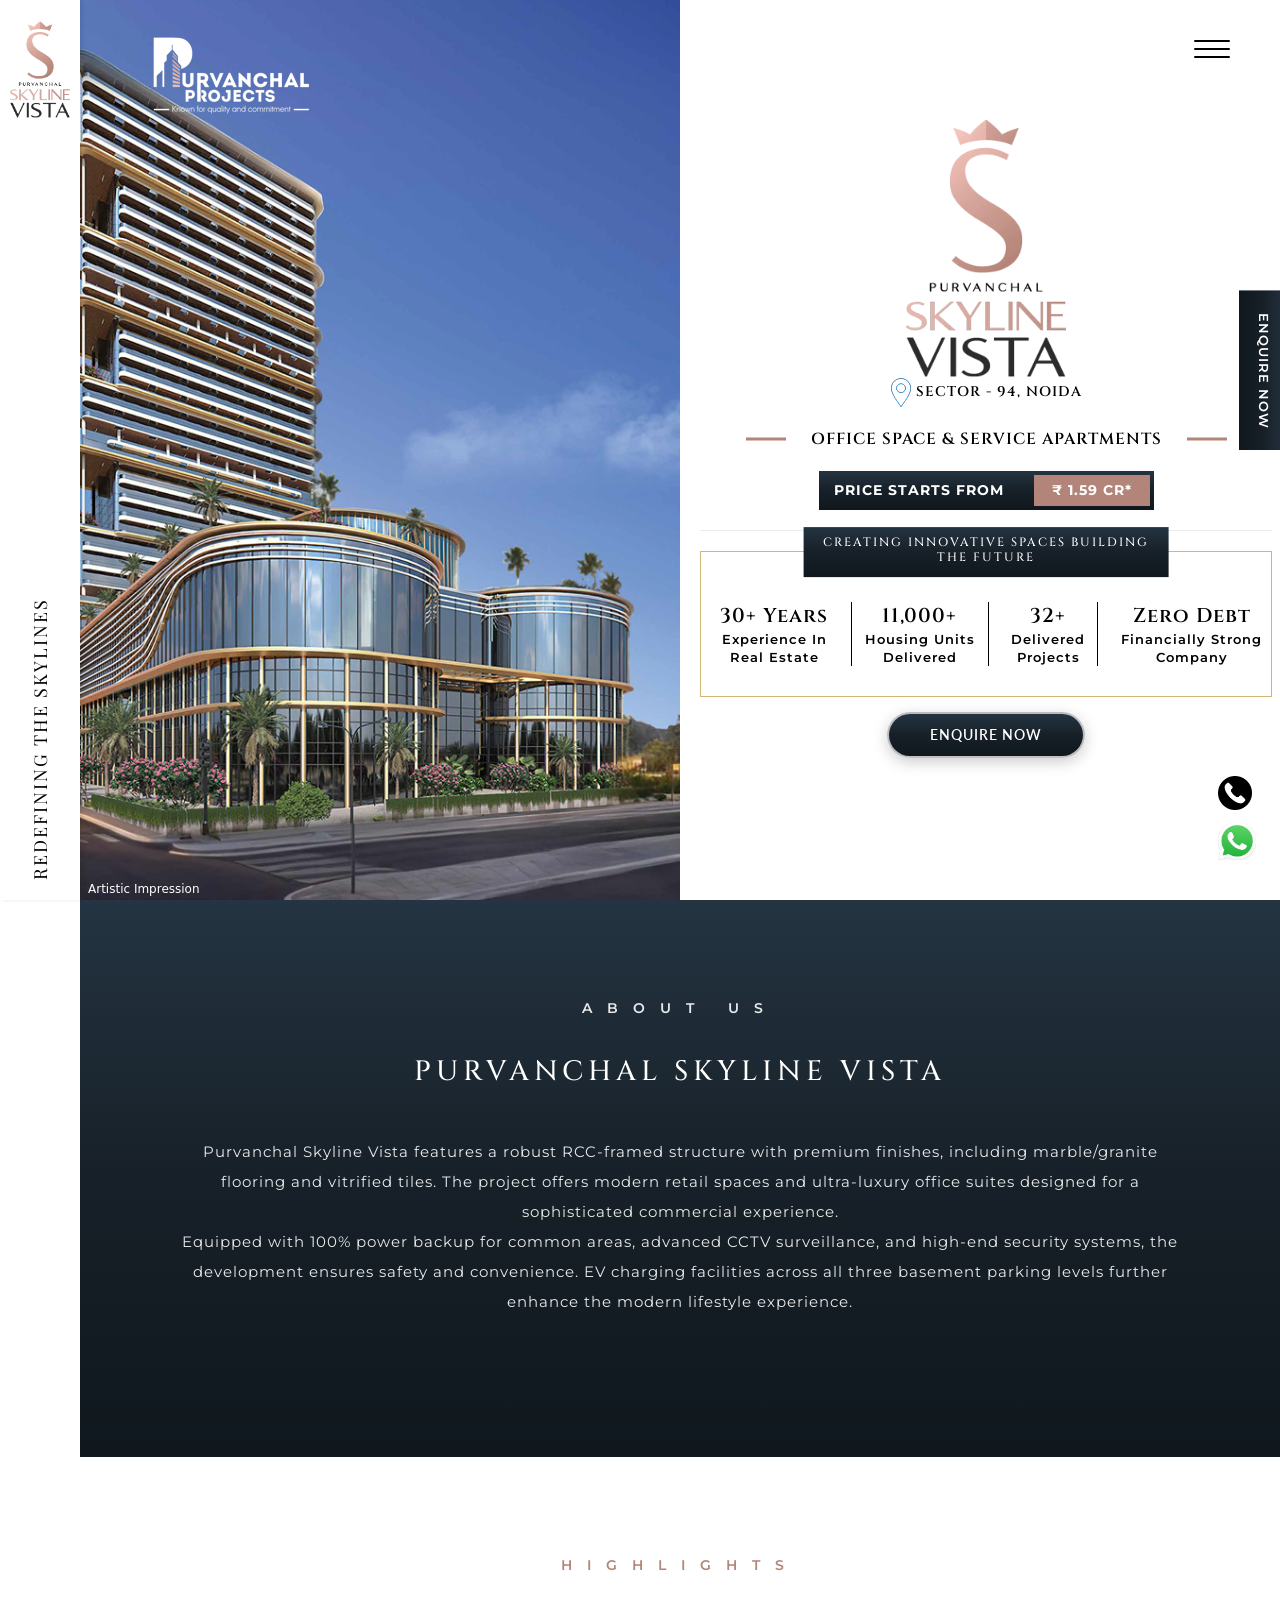
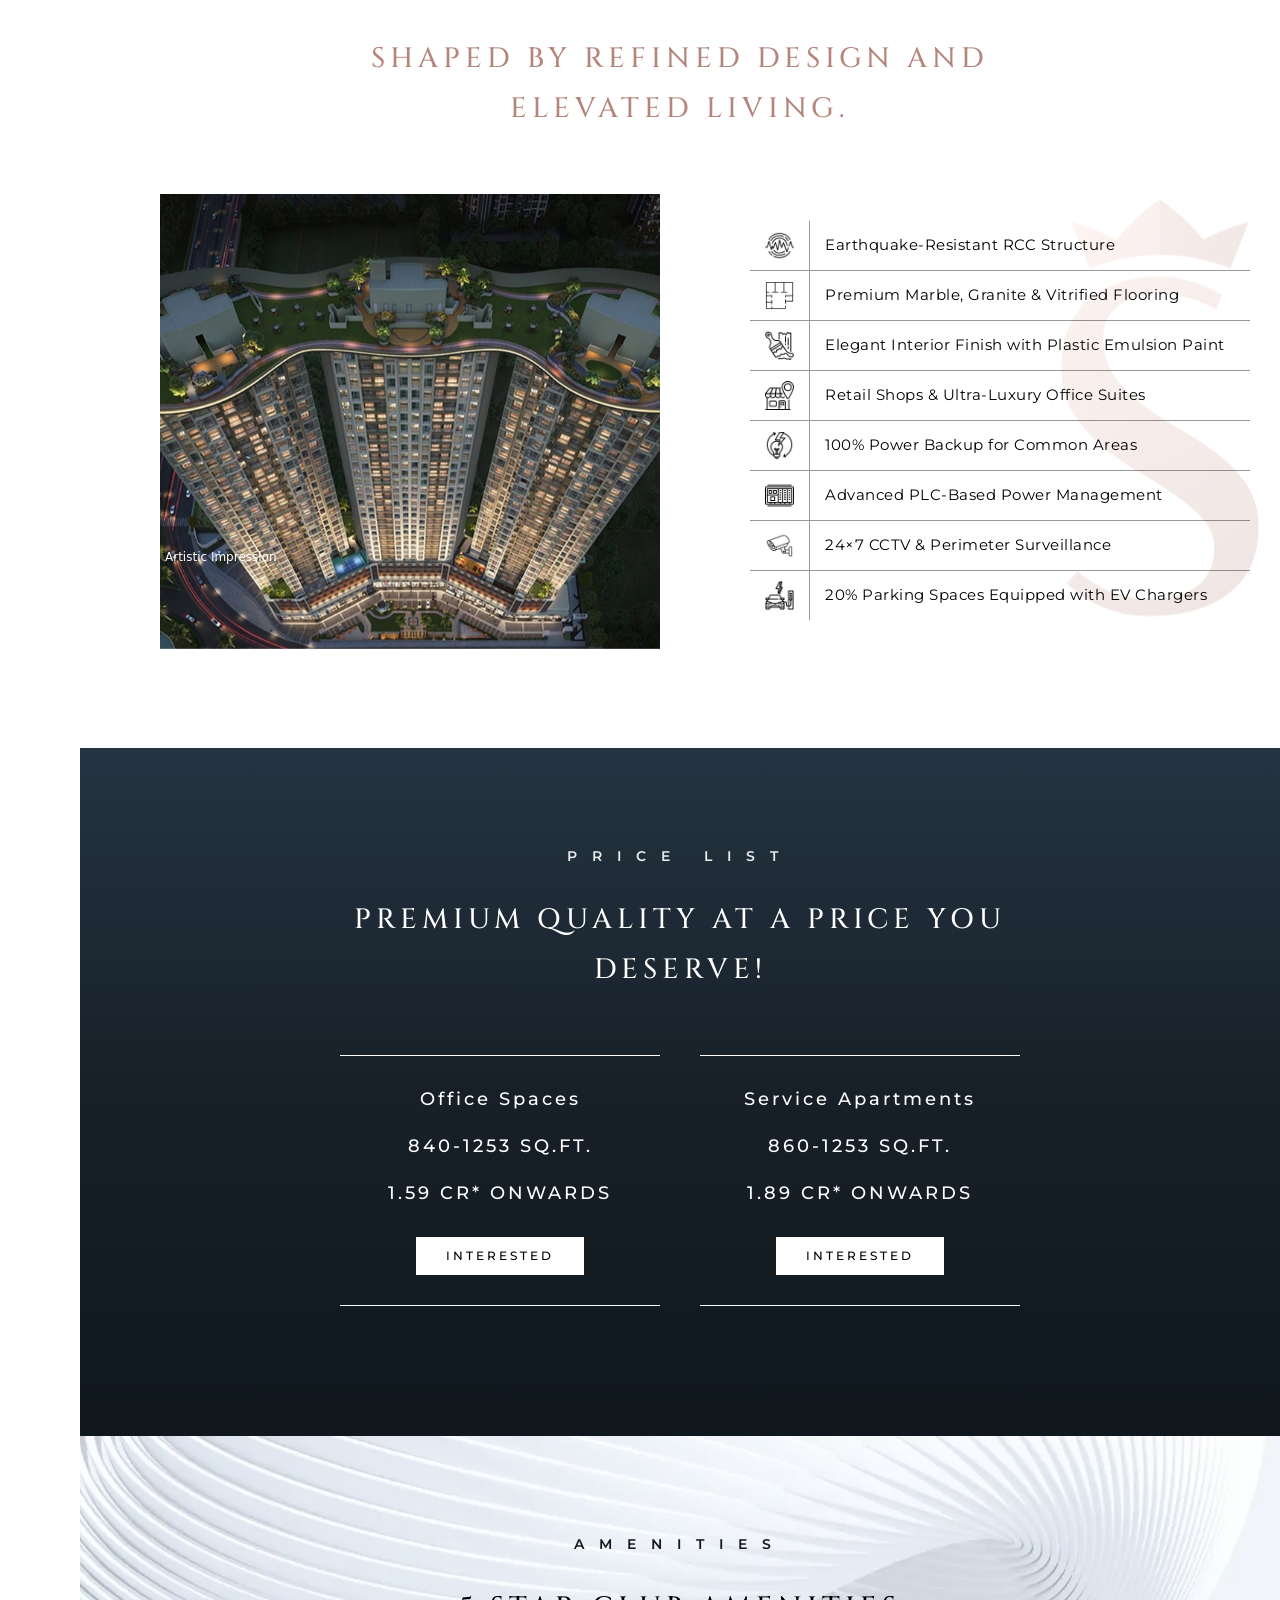
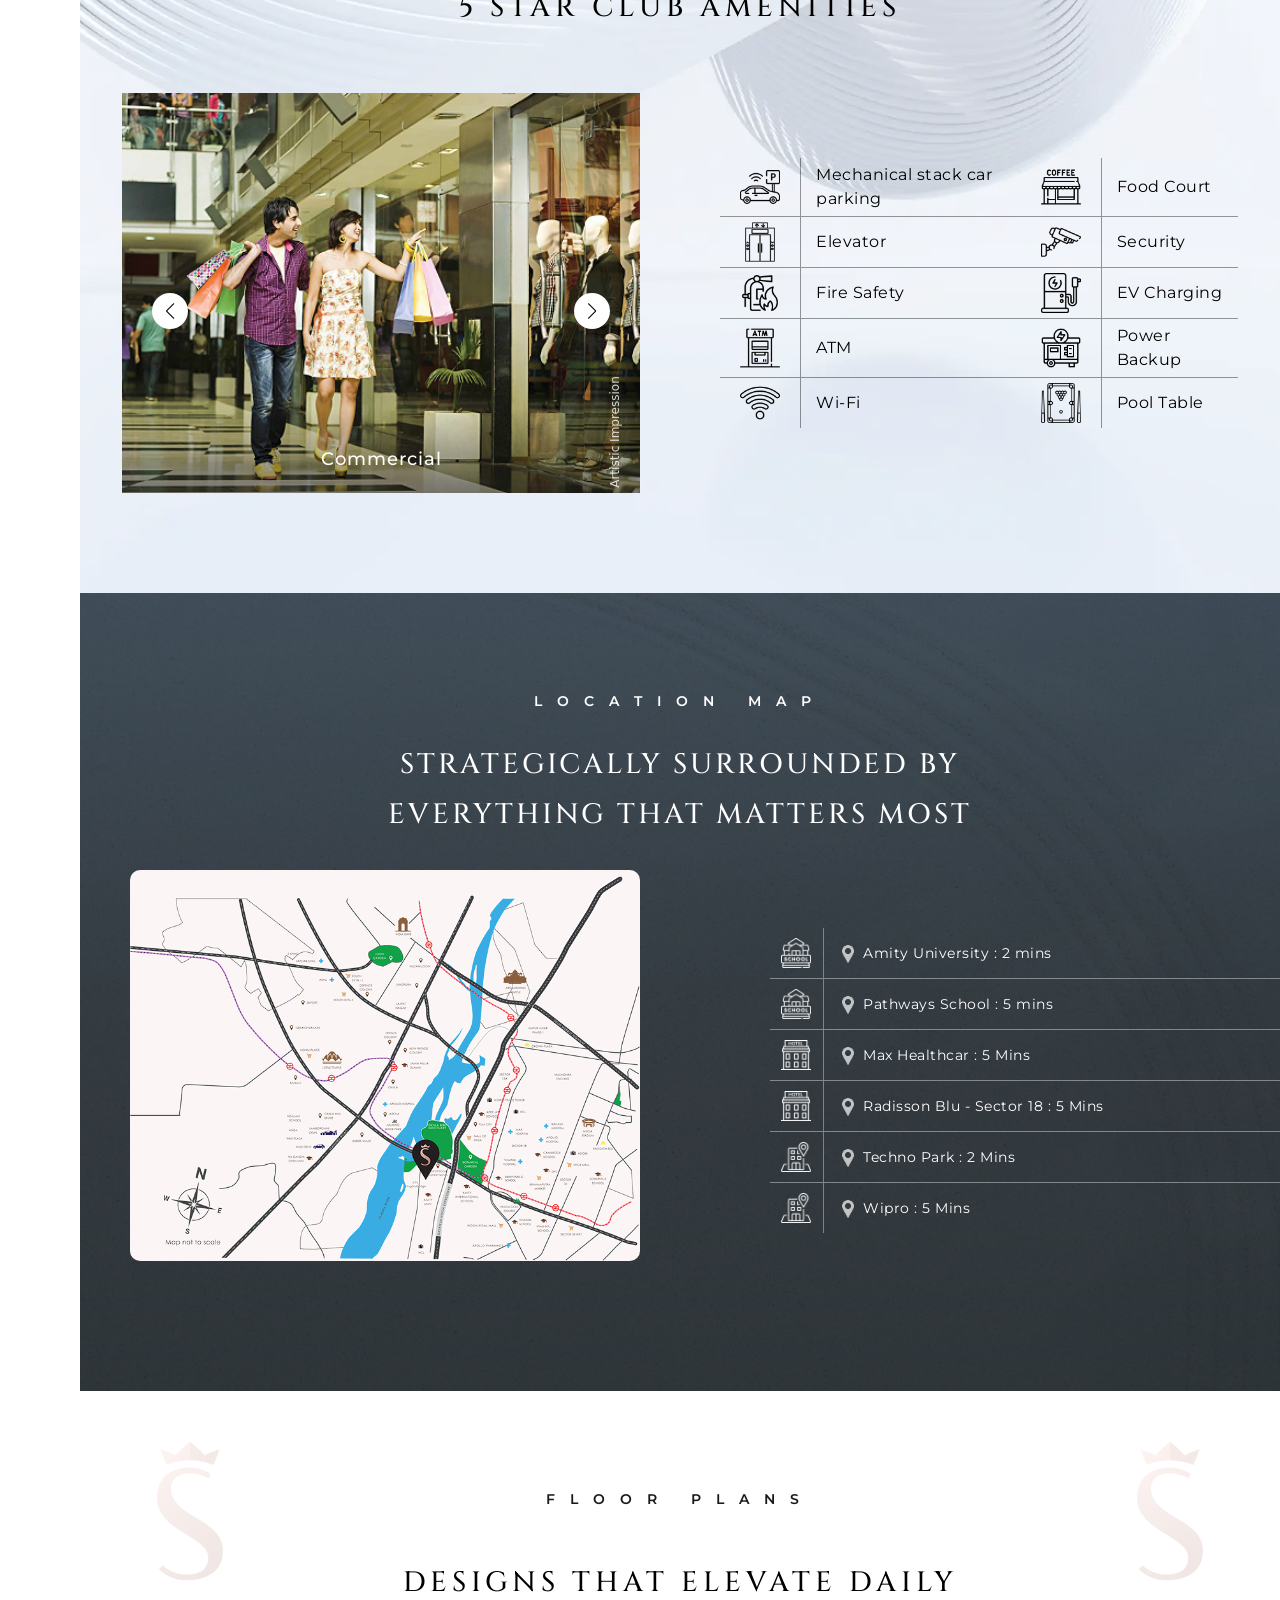
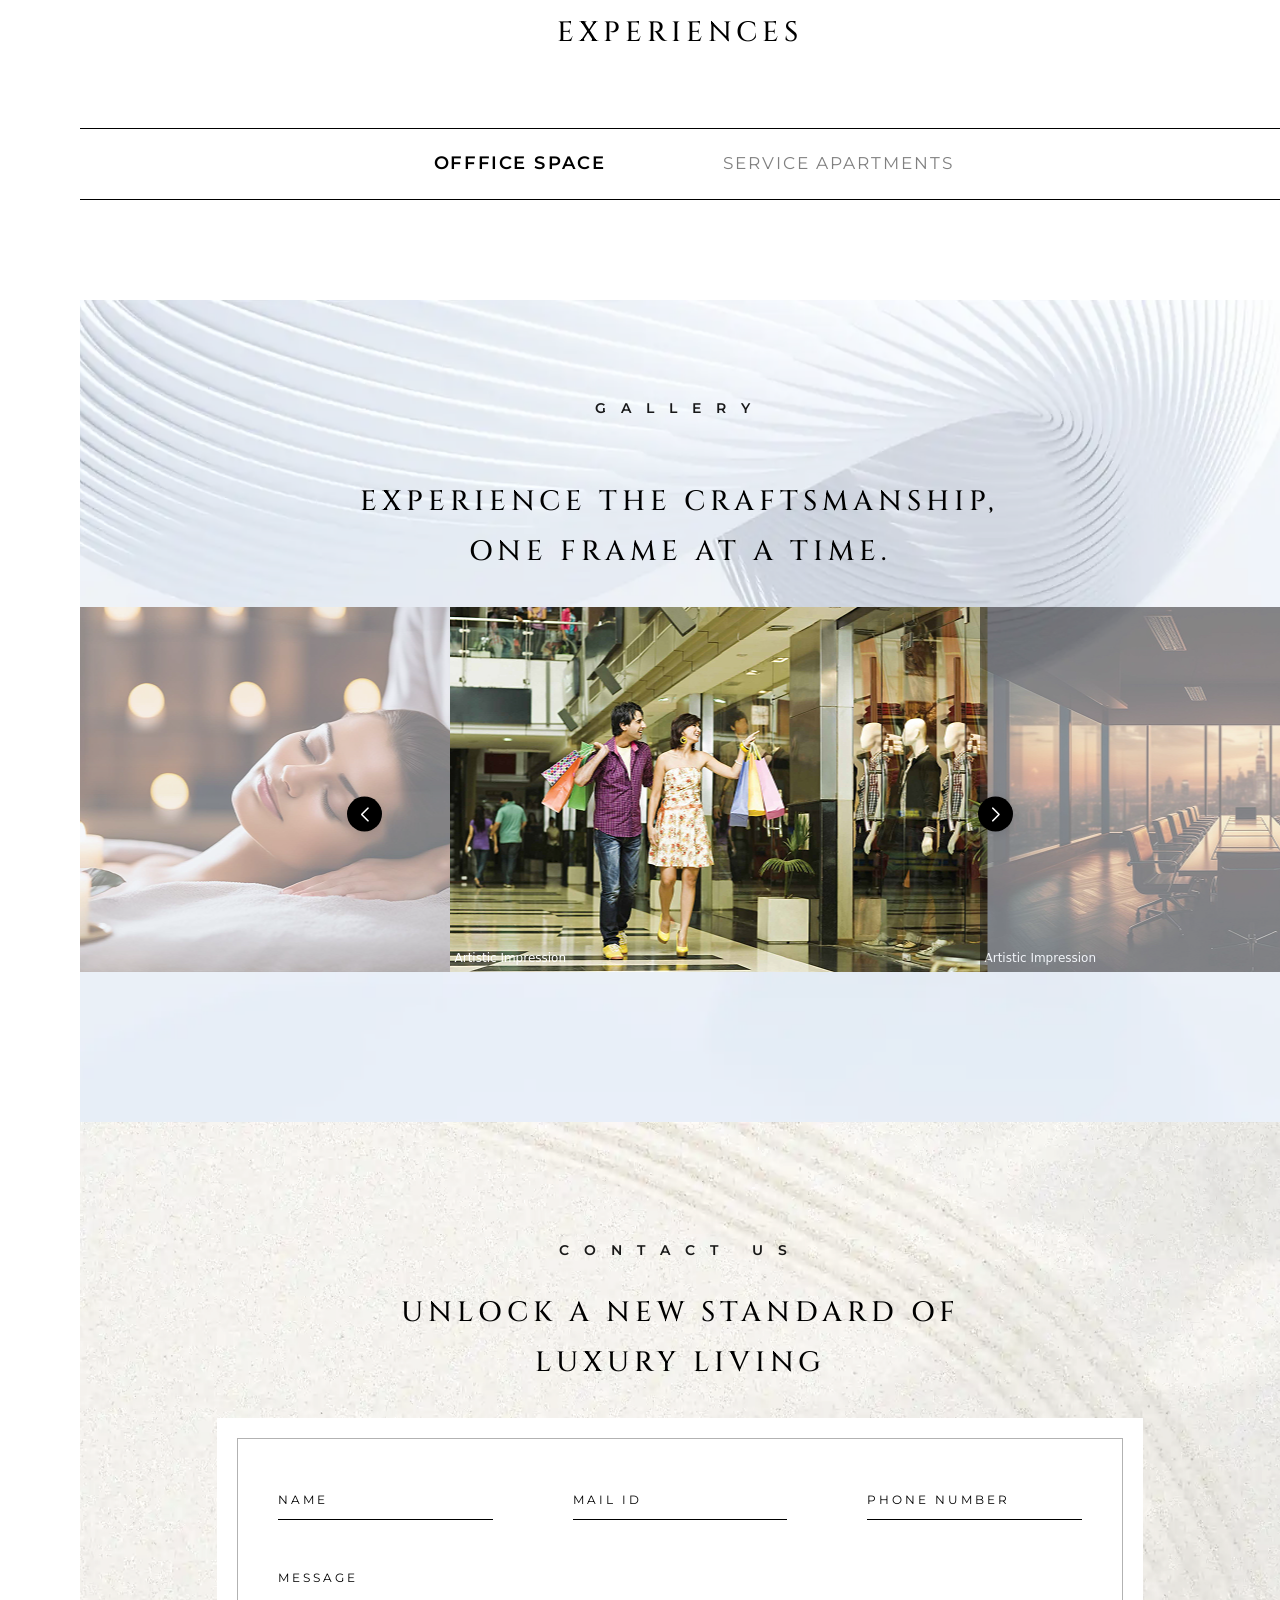
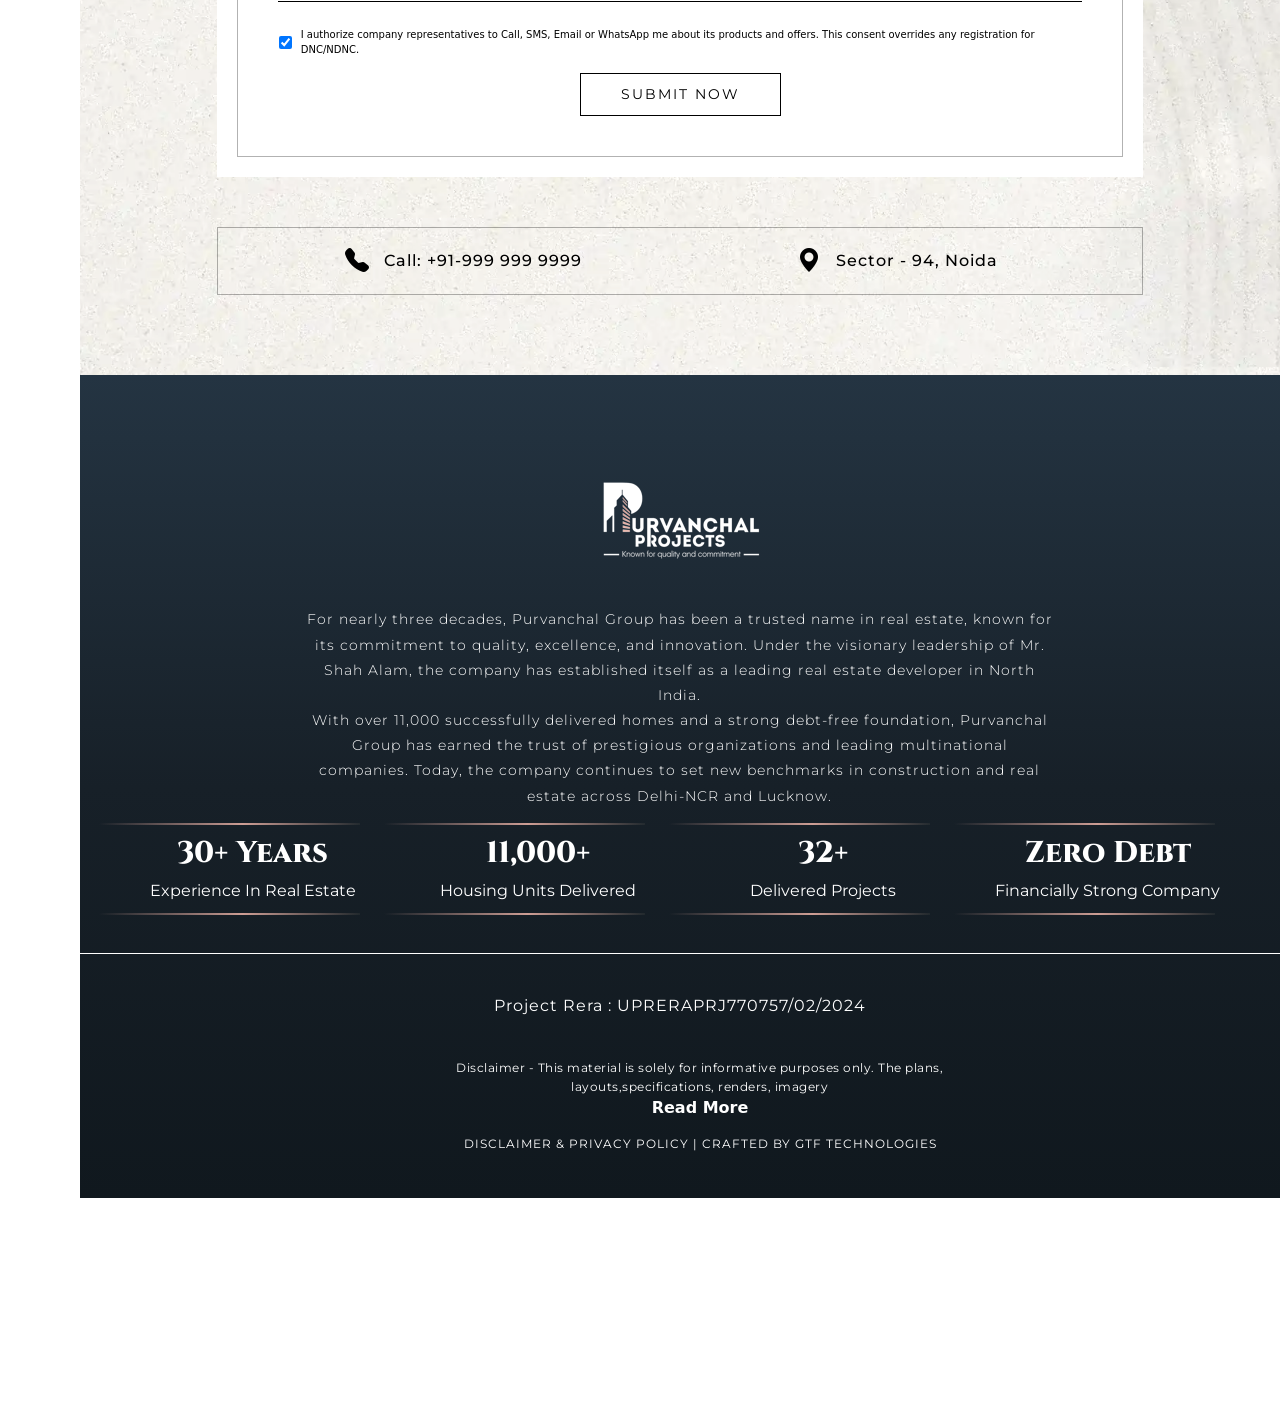
==== commit adbb5566: "updates" ====
--- a/index.html
+++ b/index.html
@@ -79,13 +79,13 @@
   <div class="sidebar"> <img src="assets/images/logo/project-logo.png" alt="Logo" class="sidebar-logo">
     <div class="center">
     </div>
-    <div class="sidebar-text">Purvanchal </div>
+    <div class="sidebar-text">REDEFINING THE SKYLINES </div>
   </div>
   <!-- Sidebar Menu -->
   <div class="sidebar-menu" id="sidebarMenu">
     <button class="sidebar-close-btn " id="sidebarCloseBtn"> <i class="bi bi-x"></i> </button>
     <div class="sidebar-builder-logo">
-      <img src="assets/images/logo/builder-logo-black.png" alt="Purvanchal Skyline Vista "
+      <img src="assets/images/logo/project-logo.png" alt="Purvanchal Skyline Vista "
         class="header-logo gvr_logo main_logo dark-logo "
         style="translate: none; rotate: none; scale: none; transform: translate(0px, 0px); opacity: 1;">
     </div>
@@ -211,7 +211,7 @@
         </section>
         <!-- Highlights Section -->
         <section class="highlights-section" id="highlights-section">
-          <img src="assets/images/logo_icon.png" alt="Flower" class="highlights-flower" loading="lazy">
+          <img src="assets/images/price-img.png" alt="Flower" class="highlights-flower" loading="lazy">
 
           <div class="container">
             <h5 class="highlights-subtitle">Highlights</h5>
@@ -509,8 +509,8 @@
                     <!-- <a href="assets/images/location_map.webp" data-fancybox="location-map"> <img
                         src="assets/images/location_map.webp" alt="Location Map" class="map-image" loading="lazy">
                     </a> -->
-                    <a href="assets/images/location_map.webp" class="with-caption image-link" title=" Location Map">
-                      <img src="assets/images/location_map.webp" alt="" class="map-image">
+                    <a href="assets/images/llocation-map.png" class="with-caption image-link" title=" Location Map">
+                      <img src="assets/images/llocation-map.png" alt="" class="map-image">
                     </a>
                   </div>
                 </div>
@@ -585,8 +585,8 @@
 
         <section class="floor-plans-section" id="floor-plans-section">
 
-          <img src="assets/images/logo/project-logo.png" alt="Floor Plans Flower" class="floor-plans-flower" loading="lazy">
-          <img src="assets/images/logo/project-logo.png" alt="Floor Plans Flower" class="floor-plans-flower right_logo"
+          <img src="assets/images/price-img.png" alt="Floor Plans Flower" class="floor-plans-flower" loading="lazy">
+          <img src="assets/images/price-img.png" alt="Floor Plans Flower" class="floor-plans-flower right_logo"
             loading="lazy">
           <div class="container">
             <h5 class="floor-plans-subtitle">Floor plans</h5>
@@ -1369,10 +1369,10 @@
       });
 
       // Initialize Gallery Swiper
-      const gallerySwiper = new Swiper(".gallerySwiper", {
-        slidesPerView: 2,
-
-        // centeredSlides: true,
+       const gallerySwiper = new Swiper(".gallerySwiper", {
+        slidesPerView: 1.5,
+
+        centeredSlides: true,
 
         spaceBetween: 30,
 
--- a/styles.css
+++ b/styles.css
@@ -133,15 +133,15 @@
 }
 
 .sidebar .sidebar-text {
-    margin-top: auto;
+ margin-top: auto;
     writing-mode: vertical-rl;
     transform: rotate(180deg);
     color: #000;
-    font-size: 26px;
+    font-size: 20px;
     font-weight: var(--font-light);
-    letter-spacing: 4px;
+    letter-spacing: 2px;
     font-family: var(--font-tertiary);
-    text-transform: uppercase
+    text-transform: uppercase;
 }
 
 .sidebar-menu {
@@ -821,7 +821,8 @@
 }
 
 .header-logo {
-    object-fit: contain
+    object-fit: contain;
+        width: 40px;
 }
 
 .header-divider {
@@ -2539,14 +2540,12 @@
     top: 15%;
     width: auto;
     max-width: 300px;
-    opacity: .1 !important
 }
 
 .floor-plans-section img.floor-plans-flower {
-    top: 22%;
+    top: 10%;
     opacity: 1;
-    max-width: 190px;
-    opacity: .2 !important
+    max-width: 250px;
 }
 
 img.floor-plans-flower.right_logo {
@@ -2639,7 +2638,9 @@
 .whatsapp-section img.img-fluid {
     width: 38px;
 }
-
+.floor-plans-section .swiper_control div.swiper-wrapper {
+    justify-content: center;
+}
 @media (max-width: 1600px) {
     .call-section {
         bottom: 90px
@@ -2851,7 +2852,7 @@
     }
 
     .floor-plans-section .floor-plans-content {
-        max-width: 45%
+        max-width: 100%
     }
 
     .floor-plans-section .swiper_control {
@@ -2898,9 +2899,15 @@
 
     ul.keyhighlight-ul,
     ul.keyhighlight-ul-2 {
-        gap: 0 30px
-    }
-
+        gap: 0 10px;
+    }
+    .hero-section .hero-content .hero-title-image {
+        width: 80px;
+    }
+    .floor-plans-section img.floor-plans-flower {
+
+    max-width: 100px;
+    }
     .hero-keyhighlights-box h4.heading-top-1 {
         font-size: 24px;
         margin-bottom: 0
@@ -2944,7 +2951,7 @@
     }
 
     .hero-keyhighlights-box h4.heading-top-1 {
-        font-size: 22px;
+        font-size: 12px;
         padding-bottom: 5px;
     }
 
